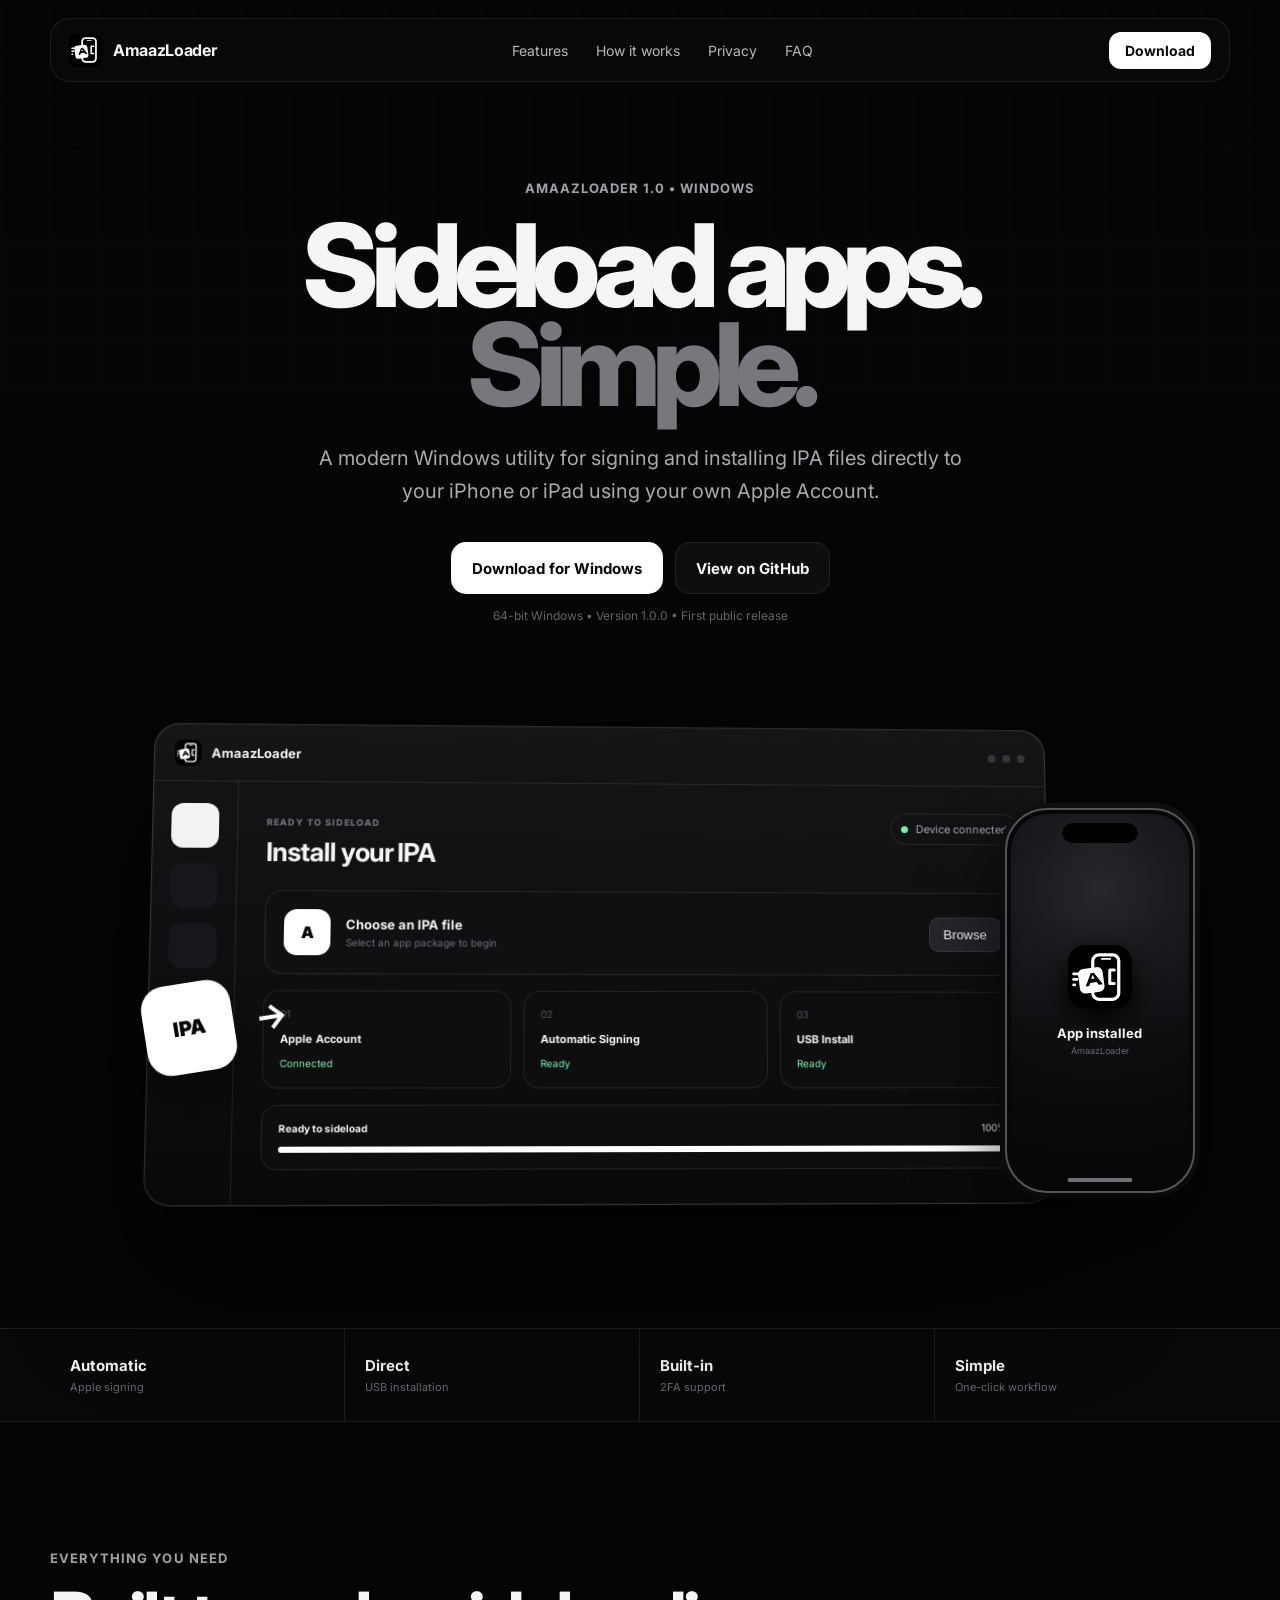
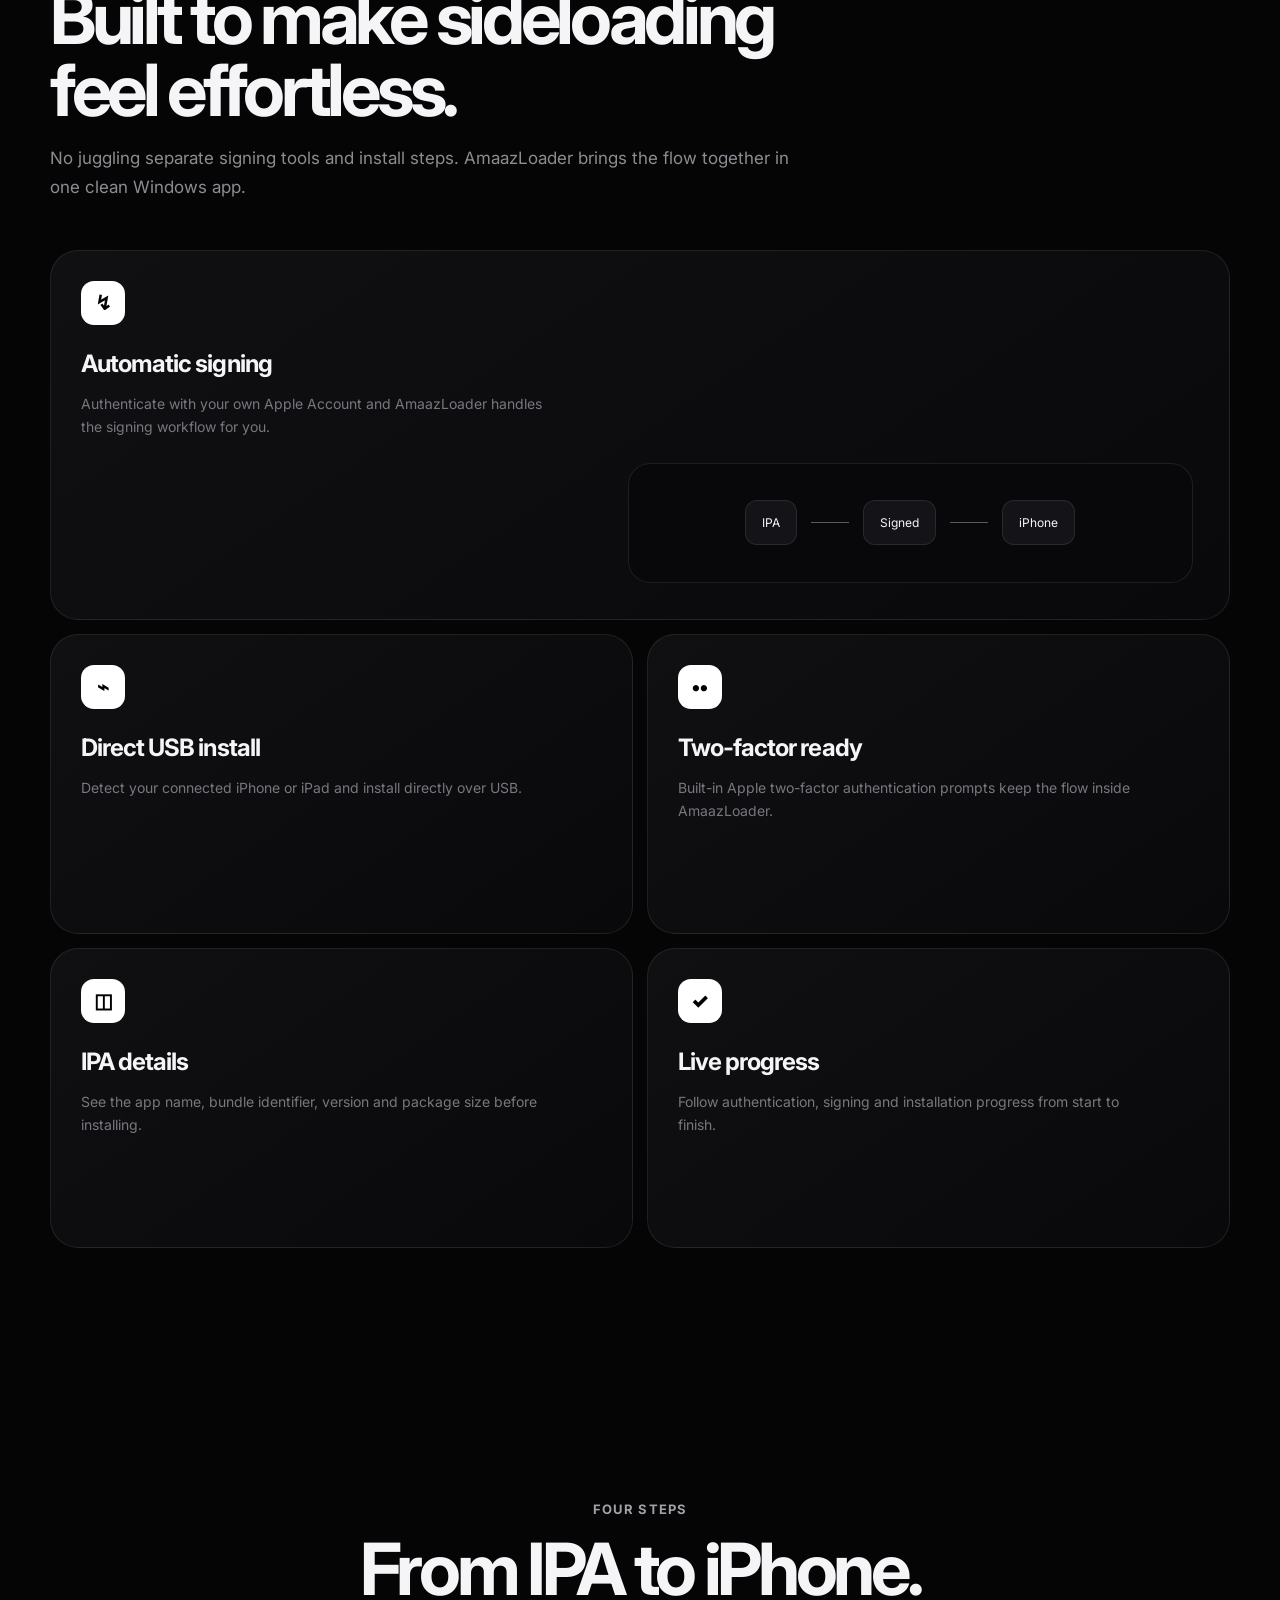
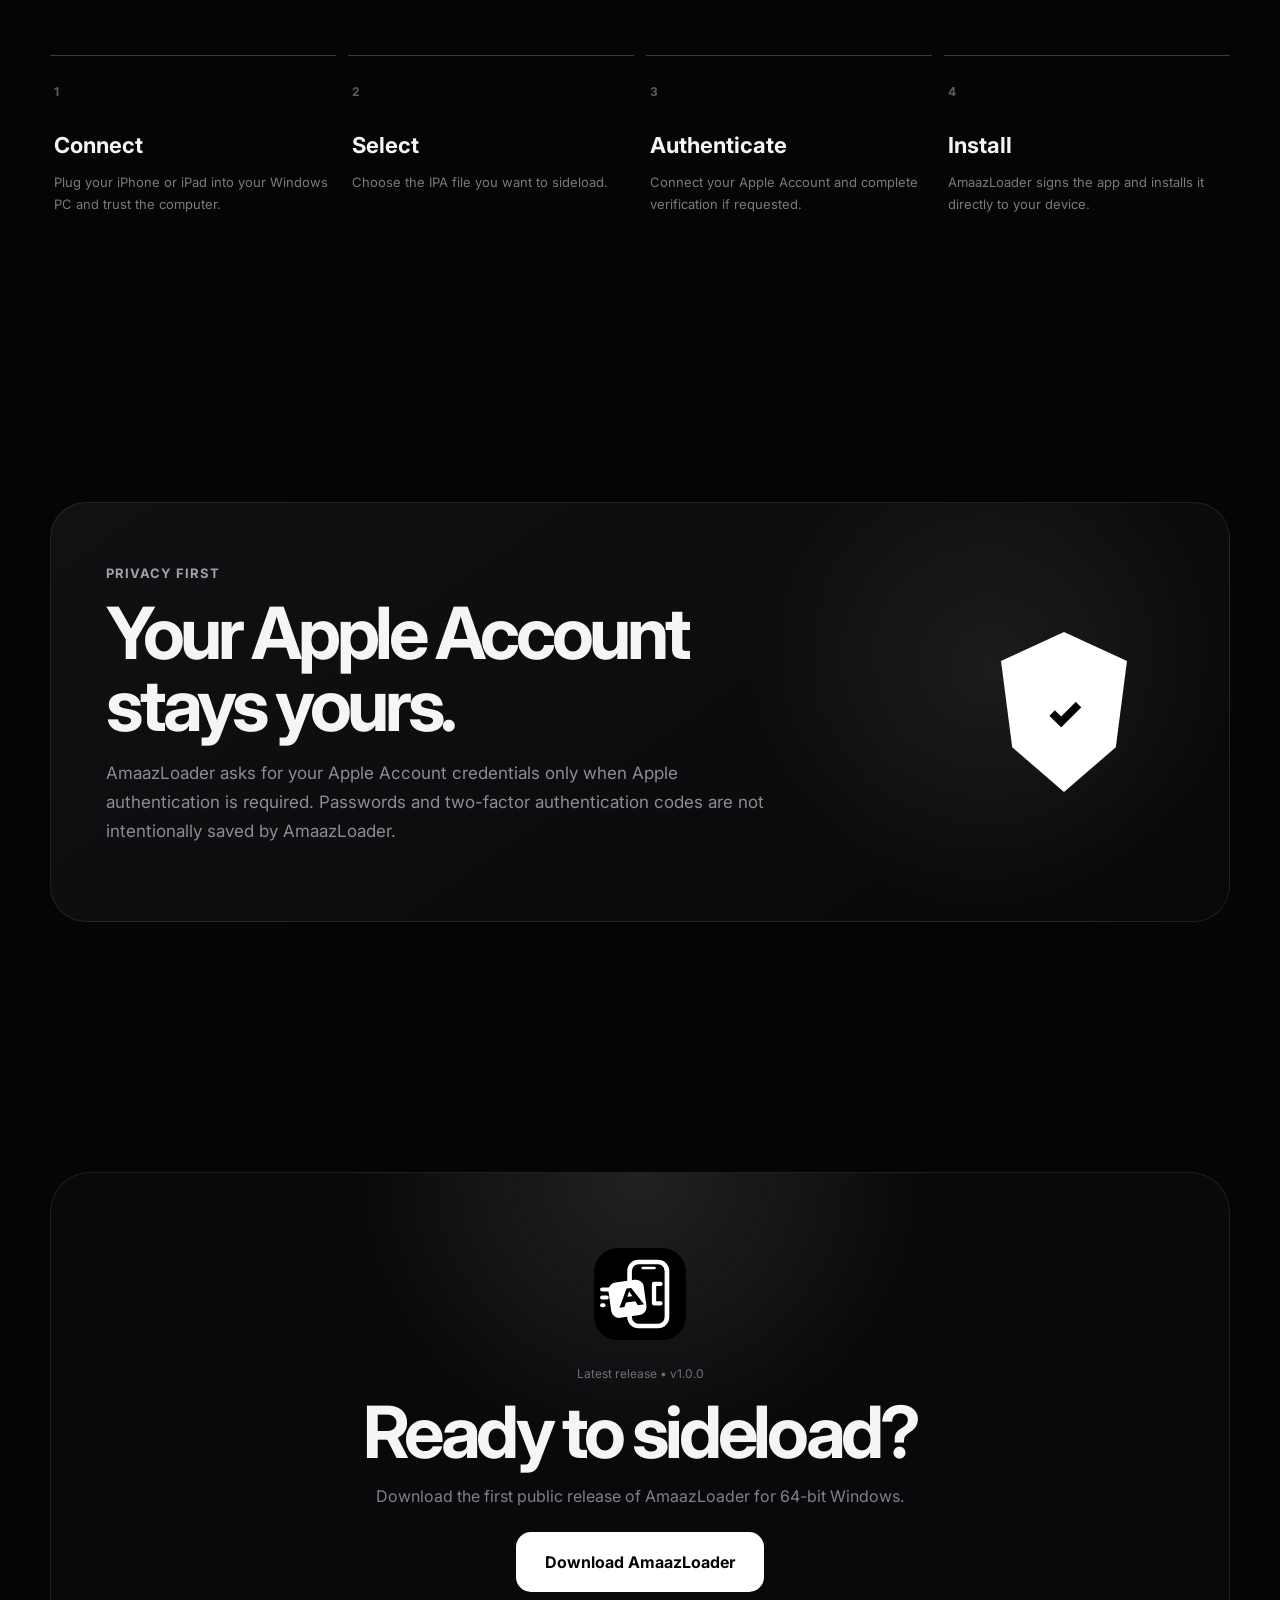
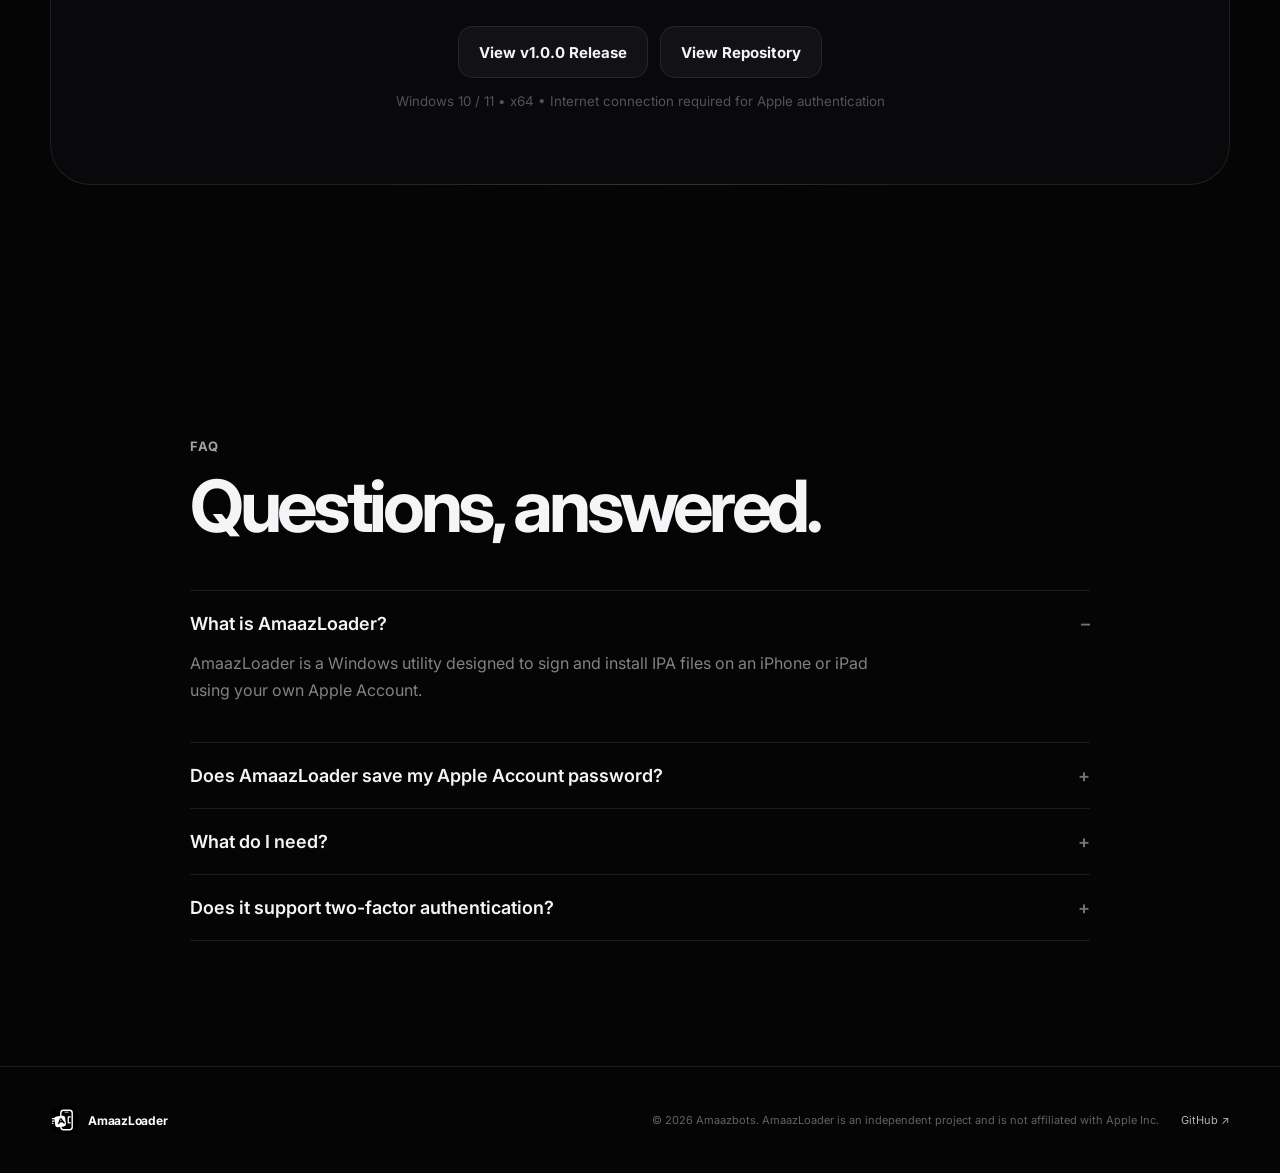
==== index.html @ 56a4cf4c "Connect website to AmaazLoader v1.0.0 release" ====
<!doctype html>
<html lang="en">
<head>
  <meta charset="utf-8" />
  <meta name="viewport" content="width=device-width,initial-scale=1" />
  <meta name="theme-color" content="#050505" />
  <meta name="description" content="AmaazLoader — a modern Windows utility for signing and installing IPA files on iPhone and iPad." />
  <title>AmaazLoader — Sideload apps. Simple.</title>
  <link rel="preconnect" href="https://fonts.googleapis.com">
  <link rel="preconnect" href="https://fonts.gstatic.com" crossorigin>
  <link href="https://fonts.googleapis.com/css2?family=Inter:wght@400;500;600;700;800&display=swap" rel="stylesheet">
  <link rel="stylesheet" href="styles.css" />
</head>
<body>
  <header class="nav-wrap">
    <nav class="nav shell">
      <a class="brand" href="#top"><img src="assets/amaazloader-logo.svg" alt=""><span>AmaazLoader</span></a>
      <div class="nav-links"><a href="#features">Features</a><a href="#how">How it works</a><a href="#security">Privacy</a><a href="#faq">FAQ</a></div>
      <a class="nav-cta" href="#download">Download</a>
    </nav>
  </header>
  <main id="top">
    <section class="hero shell">
      <div class="eyebrow reveal">AmaazLoader 1.0 • Windows</div>
      <h1 class="reveal delay-1">Sideload apps.<br><span>Simple.</span></h1>
      <p class="hero-copy reveal delay-2">A modern Windows utility for signing and installing IPA files directly to your iPhone or iPad using your own Apple Account.</p>
      <div class="hero-actions reveal delay-3">
        <a class="button primary" href="https://github.com/amaazbots/AmaazLoader/releases/download/v1.0.0/AmaazLoader-v1.0.0-Setup.exe">Download for Windows</a>
        <a class="button secondary" href="https://github.com/amaazbots/AmaazLoader" target="_blank" rel="noreferrer">View on GitHub</a>
      </div>
      <p class="mini reveal delay-3">64-bit Windows • Version 1.0.0 • First public release</p>
      <div class="hero-stage reveal delay-3">
        <div class="glow"></div>
        <div class="app-window">
          <div class="window-top"><div class="window-brand"><img src="assets/amaazloader-logo.svg" alt=""><span>AmaazLoader</span></div><div class="window-dots"><i></i><i></i><i></i></div></div>
          <div class="window-body">
            <div class="sidebar"><div class="side-active"></div><div></div><div></div><div></div></div>
            <div class="dashboard">
              <div class="dashboard-head"><div><small>READY TO SIDELOAD</small><h3>Install your IPA</h3></div><span class="status"><b></b> Device connected</span></div>
              <div class="drop-card"><div class="app-tile">A</div><div><strong>Choose an IPA file</strong><span>Select an app package to begin</span></div><button>Browse</button></div>
              <div class="flow">
                <div class="flow-card"><span>01</span><strong>Apple Account</strong><em>Connected</em></div>
                <div class="flow-card"><span>02</span><strong>Automatic Signing</strong><em>Ready</em></div>
                <div class="flow-card"><span>03</span><strong>USB Install</strong><em>Ready</em></div>
              </div>
              <div class="progress-card"><div class="progress-meta"><strong>Ready to sideload</strong><span>100%</span></div><div class="progress-track"><div></div></div></div>
            </div>
          </div>
        </div>
        <div class="phone"><div class="island"></div><div class="phone-screen"><div class="phone-logo"><img src="assets/amaazloader-logo.svg" alt=""></div><p>App installed</p><span>AmaazLoader</span></div><div class="gesture"></div></div>
        <div class="ipa-float"><span>IPA</span><b>→</b></div>
      </div>
    </section>

    <section class="strip"><div class="shell strip-grid"><div><strong>Automatic</strong><span>Apple signing</span></div><div><strong>Direct</strong><span>USB installation</span></div><div><strong>Built-in</strong><span>2FA support</span></div><div><strong>Simple</strong><span>One-click workflow</span></div></div></section>

    <section id="features" class="section shell">
      <div class="section-heading"><span>Everything you need</span><h2>Built to make sideloading feel effortless.</h2><p>No juggling separate signing tools and install steps. AmaazLoader brings the flow together in one clean Windows app.</p></div>
      <div class="feature-grid">
        <article class="feature featured"><div class="icon">↯</div><h3>Automatic signing</h3><p>Authenticate with your own Apple Account and AmaazLoader handles the signing workflow for you.</p><div class="feature-visual signing-visual"><div class="sign-row"><span>IPA</span><i></i><span>Signed</span><i></i><span>iPhone</span></div></div></article>
        <article class="feature"><div class="icon">⌁</div><h3>Direct USB install</h3><p>Detect your connected iPhone or iPad and install directly over USB.</p></article>
        <article class="feature"><div class="icon">••</div><h3>Two-factor ready</h3><p>Built-in Apple two-factor authentication prompts keep the flow inside AmaazLoader.</p></article>
        <article class="feature"><div class="icon">◫</div><h3>IPA details</h3><p>See the app name, bundle identifier, version and package size before installing.</p></article>
        <article class="feature"><div class="icon">✓</div><h3>Live progress</h3><p>Follow authentication, signing and installation progress from start to finish.</p></article>
      </div>
    </section>

    <section id="how" class="section how shell"><div class="section-heading centered"><span>Four steps</span><h2>From IPA to iPhone.</h2></div><div class="steps"><article><b>1</b><h3>Connect</h3><p>Plug your iPhone or iPad into your Windows PC and trust the computer.</p></article><article><b>2</b><h3>Select</h3><p>Choose the IPA file you want to sideload.</p></article><article><b>3</b><h3>Authenticate</h3><p>Connect your Apple Account and complete verification if requested.</p></article><article><b>4</b><h3>Install</h3><p>AmaazLoader signs the app and installs it directly to your device.</p></article></div></section>

    <section id="security" class="section shell"><div class="security-card"><div><span class="section-tag">Privacy first</span><h2>Your Apple Account stays yours.</h2><p>AmaazLoader asks for your Apple Account credentials only when Apple authentication is required. Passwords and two-factor authentication codes are not intentionally saved by AmaazLoader.</p></div><div class="shield"><div class="shield-inner">✓</div></div></div></section>

    <section id="download" class="section shell">
      <div class="download-card">
        <img src="assets/amaazloader-logo.svg" alt="AmaazLoader logo">
        <span>Latest release • v1.0.0</span>
        <h2>Ready to sideload?</h2>
        <p>Download the first public release of AmaazLoader for 64-bit Windows.</p>
        <a class="button primary large" href="https://github.com/amaazbots/AmaazLoader/releases/download/v1.0.0/AmaazLoader-v1.0.0-Setup.exe" id="releaseDownload">Download AmaazLoader</a>
        <div class="hero-actions">
          <a class="button secondary" href="https://github.com/amaazbots/AmaazLoader/releases/tag/v1.0.0" target="_blank" rel="noreferrer">View v1.0.0 Release</a>
          <a class="button secondary" href="https://github.com/amaazbots/AmaazLoader" target="_blank" rel="noreferrer">View Repository</a>
        </div>
        <small>Windows 10 / 11 • x64 • Internet connection required for Apple authentication</small>
      </div>
    </section>

    <section id="faq" class="section shell faq"><div class="section-heading"><span>FAQ</span><h2>Questions, answered.</h2></div><details open><summary>What is AmaazLoader?</summary><p>AmaazLoader is a Windows utility designed to sign and install IPA files on an iPhone or iPad using your own Apple Account.</p></details><details><summary>Does AmaazLoader save my Apple Account password?</summary><p>AmaazLoader does not intentionally save your Apple Account password or two-factor authentication code. Credentials are supplied when required during authentication.</p></details><details><summary>What do I need?</summary><p>A 64-bit Windows PC, an iPhone or iPad connected by USB, an Apple Account, and an internet connection for Apple authentication and signing services.</p></details><details><summary>Does it support two-factor authentication?</summary><p>Yes. AmaazLoader includes a dedicated verification-code flow when Apple requests two-factor authentication.</p></details></section>
  </main>

  <footer><div class="shell footer-inner"><div class="brand footer-brand"><img src="assets/amaazloader-logo.svg" alt=""><span>AmaazLoader</span></div><p>© 2026 Amaazbots. AmaazLoader is an independent project and is not affiliated with Apple Inc.</p><a href="https://github.com/amaazbots/AmaazLoader" target="_blank" rel="noreferrer">GitHub ↗</a></div></footer>
  <script src="script.js"></script>
</body>
</html>
---- styles.css ----
:root{--bg:#050505;--panel:#0b0b0d;--text:#f5f5f7;--muted:#929298;--line:rgba(255,255,255,.09);--green:#73f5a4;--radius:28px}*{box-sizing:border-box}html{scroll-behavior:smooth}body{margin:0;font-family:Inter,-apple-system,BlinkMacSystemFont,"Segoe UI",sans-serif;color:var(--text);background:radial-gradient(circle at 50% -10%,rgba(255,255,255,.08),transparent 25rem),var(--bg);overflow-x:hidden}body:before{content:"";position:fixed;inset:0;pointer-events:none;background:linear-gradient(rgba(255,255,255,.015) 1px,transparent 1px),linear-gradient(90deg,rgba(255,255,255,.015) 1px,transparent 1px);background-size:48px 48px;mask-image:linear-gradient(to bottom,black,transparent 70%);z-index:-2}a{color:inherit;text-decoration:none}.shell{width:min(1180px,calc(100% - 40px));margin:auto}.nav-wrap{position:fixed;top:18px;left:0;right:0;z-index:30}.nav{height:64px;padding:0 18px;border:1px solid var(--line);border-radius:20px;background:rgba(10,10,12,.72);backdrop-filter:blur(22px);display:flex;align-items:center;justify-content:space-between;box-shadow:0 16px 50px rgba(0,0,0,.28)}.brand{display:flex;align-items:center;gap:10px;font-weight:700;letter-spacing:-.02em}.brand img{width:34px;height:34px;border-radius:9px}.nav-links{display:flex;gap:28px;color:#b8b8bd;font-size:14px}.nav-links a:hover{color:white}.nav-cta{background:white;color:#090909;padding:10px 16px;border-radius:12px;font-size:14px;font-weight:700}.hero{padding:180px 0 80px;text-align:center;min-height:980px}.eyebrow,.section-tag,.section-heading>span{font-size:13px;font-weight:700;letter-spacing:.08em;text-transform:uppercase;color:#a1a1a8}.hero h1{font-size:clamp(70px,9vw,126px);line-height:.86;letter-spacing:-.075em;margin:20px 0 28px;font-weight:800}.hero h1 span{color:#77777e}.hero-copy{max-width:680px;margin:0 auto;color:#aaaab0;font-size:20px;line-height:1.65}.hero-actions{display:flex;justify-content:center;gap:12px;margin-top:34px;flex-wrap:wrap}.button{display:inline-flex;align-items:center;justify-content:center;gap:9px;min-height:52px;padding:0 20px;border-radius:15px;font-weight:700;font-size:15px;border:1px solid var(--line);transition:.2s ease}.button.primary{background:white;color:#050505}.button.secondary{background:rgba(255,255,255,.04)}.button:hover{transform:translateY(-2px)}.button.large{min-height:60px;padding:0 28px;font-size:16px}.mini{color:#64646b;font-size:12px;margin-top:14px}.hero-stage{position:relative;height:550px;margin-top:75px;perspective:1400px}.glow{position:absolute;width:760px;height:390px;left:50%;top:45%;transform:translate(-50%,-50%);background:radial-gradient(ellipse,rgba(255,255,255,.16),rgba(255,255,255,.03) 45%,transparent 70%);filter:blur(20px)}.app-window{position:absolute;width:min(900px,82%);height:480px;left:50%;top:25px;transform:translateX(-54%) rotateX(4deg) rotateY(2deg);background:linear-gradient(180deg,#151518,#09090b);border:1px solid rgba(255,255,255,.14);border-radius:26px;overflow:hidden;box-shadow:0 70px 120px rgba(0,0,0,.72),0 0 0 1px rgba(255,255,255,.03) inset}.window-top{height:58px;display:flex;align-items:center;justify-content:space-between;padding:0 20px;border-bottom:1px solid var(--line)}.window-brand{display:flex;align-items:center;gap:10px;font-size:13px;font-weight:700}.window-brand img{width:26px;height:26px;border-radius:7px}.window-dots{display:flex;gap:7px}.window-dots i{width:8px;height:8px;border-radius:50%;background:#36363b}.window-body{display:flex;height:calc(100% - 58px)}.sidebar{width:84px;border-right:1px solid var(--line);padding:22px 18px;display:flex;flex-direction:column;gap:15px}.sidebar div{height:45px;border-radius:12px;background:#17171b}.sidebar .side-active{background:#f2f2f4}.dashboard{flex:1;text-align:left;padding:28px}.dashboard-head{display:flex;justify-content:space-between;align-items:flex-start}.dashboard-head small{color:#707078;font-weight:800;font-size:9px;letter-spacing:.11em}.dashboard-head h3{margin:7px 0 0;font-size:26px;letter-spacing:-.04em}.status{font-size:11px;color:#a7a7ad;background:#121215;border:1px solid var(--line);padding:8px 10px;border-radius:20px}.status b{display:inline-block;width:7px;height:7px;background:var(--green);border-radius:50%;margin-right:5px}.drop-card{margin-top:23px;background:#101013;border:1px solid var(--line);padding:18px;border-radius:18px;display:flex;align-items:center;gap:15px}.app-tile{width:46px;height:46px;border-radius:13px;background:white;color:black;display:grid;place-items:center;font-weight:900}.drop-card strong{display:block;font-size:13px}.drop-card span{display:block;font-size:10px;color:#6f6f76;margin-top:4px}.drop-card button{margin-left:auto;background:#25252a;color:white;border:1px solid var(--line);padding:9px 14px;border-radius:10px}.flow{display:grid;grid-template-columns:repeat(3,1fr);gap:12px;margin-top:16px}.flow-card{border:1px solid var(--line);background:#0e0e11;border-radius:16px;padding:16px}.flow-card span{display:block;color:#55555c;font-size:10px}.flow-card strong{display:block;font-size:11px;margin:12px 0 5px}.flow-card em{font-style:normal;color:var(--green);font-size:10px}.progress-card{margin-top:16px;border:1px solid var(--line);padding:16px;border-radius:16px;background:#0e0e11}.progress-meta{display:flex;justify-content:space-between;font-size:10px}.progress-track{height:6px;background:#222228;border-radius:20px;margin-top:12px;overflow:hidden}.progress-track div{width:100%;height:100%;background:white}.phone{position:absolute;right:3%;top:110px;width:190px;height:385px;background:#070708;border:2px solid #54545b;border-radius:42px;box-shadow:0 40px 80px rgba(0,0,0,.65),0 0 0 5px #111114;z-index:4;overflow:hidden}.island{position:absolute;top:13px;left:50%;transform:translateX(-50%);width:75px;height:20px;border-radius:20px;background:black;z-index:3}.phone-screen{position:absolute;inset:4px;border-radius:37px;background:radial-gradient(circle at 50% 20%,#26262b,#0d0d10 55%,#050506);display:flex;flex-direction:column;align-items:center;justify-content:center}.phone-logo{width:64px;height:64px;border-radius:17px;overflow:hidden;box-shadow:0 10px 30px #000}.phone-logo img{width:100%;height:100%}.phone-screen p{font-weight:700;margin:16px 0 4px;font-size:13px}.phone-screen span{font-size:9px;color:#68686f}.gesture{position:absolute;bottom:9px;left:50%;transform:translateX(-50%);width:65px;height:4px;border-radius:10px;background:#717177}.ipa-float{position:absolute;z-index:6;left:8%;top:285px;width:90px;height:90px;border-radius:24px;background:white;color:black;display:grid;place-items:center;font-weight:900;box-shadow:0 25px 50px rgba(0,0,0,.5);transform:rotate(-9deg)}.ipa-float span{font-size:20px}.ipa-float b{position:absolute;right:-55px;font-size:35px;color:white}.strip{border-top:1px solid var(--line);border-bottom:1px solid var(--line);background:#08080a}.strip-grid{display:grid;grid-template-columns:repeat(4,1fr)}.strip-grid div{padding:27px 20px;border-right:1px solid var(--line)}.strip-grid div:last-child{border-right:0}.strip strong,.strip span{display:block}.strip strong{font-size:15px}.strip span{font-size:11px;color:#68686e;margin-top:5px}.section{padding:125px 0}.section-heading{max-width:740px;margin-bottom:48px}.section-heading.centered{text-align:center;margin:0 auto 50px}.section-heading h2,.security-card h2,.download-card h2{font-size:clamp(42px,6vw,72px);line-height:1;letter-spacing:-.06em;margin:15px 0 18px}.section-heading p,.security-card p{font-size:17px;line-height:1.7;color:#8c8c93}.feature-grid{display:grid;grid-template-columns:repeat(2,1fr);gap:14px}.feature{position:relative;min-height:300px;border-radius:var(--radius);padding:30px;background:linear-gradient(145deg,#101013,#09090b);border:1px solid var(--line);overflow:hidden}.feature.featured{grid-column:span 2;min-height:370px}.feature .icon{width:44px;height:44px;display:grid;place-items:center;border-radius:13px;background:white;color:black;font-weight:900;font-size:20px}.feature h3{font-size:24px;letter-spacing:-.04em;margin:24px 0 10px}.feature p{color:#77777f;max-width:480px;line-height:1.65;font-size:14px}.signing-visual{position:absolute;right:36px;bottom:36px;width:48%;height:120px;border:1px solid var(--line);border-radius:22px;background:#08080a;display:grid;place-items:center}.sign-row{display:flex;align-items:center;gap:14px}.sign-row span{padding:14px 16px;background:#141418;border:1px solid var(--line);border-radius:12px;font-size:12px}.sign-row i{width:38px;height:1px;background:#5a5a61}.steps{display:grid;grid-template-columns:repeat(4,1fr);gap:12px}.steps article{border-top:1px solid #3a3a40;padding:24px 4px}.steps b{font-size:12px;color:#5e5e64}.steps h3{font-size:22px;margin:32px 0 10px}.steps p{font-size:13px;line-height:1.7;color:#797980}.security-card{border:1px solid var(--line);border-radius:36px;min-height:420px;padding:55px;display:flex;align-items:center;justify-content:space-between;background:radial-gradient(circle at 80% 40%,rgba(255,255,255,.07),transparent 25%),linear-gradient(145deg,#111114,#080809)}.security-card>div:first-child{max-width:680px}.shield{width:220px;height:220px;display:grid;place-items:center}.shield-inner{width:140px;height:160px;clip-path:polygon(50% 0,95% 18%,87% 72%,50% 100%,13% 72%,5% 18%);background:white;color:black;display:grid;place-items:center;font-size:42px;font-weight:900}.download-card{text-align:center;border:1px solid var(--line);border-radius:40px;padding:75px 30px;background:radial-gradient(circle at 50% 0%,rgba(255,255,255,.1),transparent 34%),#09090b}.download-card img{width:92px;height:92px;border-radius:24px;margin-bottom:22px}.download-card>span{display:block;color:#707077;font-size:12px}.download-card p{color:#808087;margin-bottom:26px}.download-card small{display:block;color:#525258;margin-top:15px}.faq{max-width:900px}.faq details{border-top:1px solid var(--line);padding:22px 0}.faq details:last-child{border-bottom:1px solid var(--line)}.faq summary{cursor:pointer;font-weight:600;font-size:18px;list-style:none}.faq summary:after{content:"+";float:right;color:#727279}.faq details[open] summary:after{content:"–"}.faq details p{color:#818188;line-height:1.7;max-width:720px}footer{border-top:1px solid var(--line);padding:35px 0;color:#626268;font-size:11px}.footer-inner{display:flex;align-items:center;gap:22px}.footer-inner p{margin-left:auto}.footer-inner>a{color:#b2b2b7}.footer-brand img{width:28px;height:28px}.footer-brand span{color:white;font-size:12px}.reveal{opacity:0;transform:translateY(18px);animation:rise .8s ease forwards}.delay-1{animation-delay:.08s}.delay-2{animation-delay:.16s}.delay-3{animation-delay:.24s}@keyframes rise{to{opacity:1;transform:none}}@media(max-width:850px){.nav-links{display:none}.hero{padding-top:150px;min-height:auto}.hero-stage{height:470px}.app-window{width:95%;left:50%;transform:translateX(-50%);height:390px}.phone{width:140px;height:285px;right:0;top:165px}.ipa-float{display:none}.dashboard{padding:18px}.sidebar{display:none}.flow{grid-template-columns:1fr}.flow-card:nth-child(n+2){display:none}.strip-grid{grid-template-columns:repeat(2,1fr)}.strip-grid div:nth-child(2){border-right:0}.feature-grid{grid-template-columns:1fr}.feature.featured{grid-column:auto}.signing-visual{position:relative;right:auto;bottom:auto;width:100%;margin-top:30px}.steps{grid-template-columns:1fr 1fr}.security-card{padding:35px;display:block}.shield{margin:30px auto 0}}@media(max-width:560px){.shell{width:min(100% - 24px,1180px)}.hero h1{font-size:60px}.hero-copy{font-size:16px}.hero-stage{height:400px}.app-window{height:320px}.phone{display:none}.window-body .dashboard{padding:14px}.dashboard-head .status{display:none}.drop-card{padding:12px}.drop-card button{display:none}.strip-grid{grid-template-columns:1fr 1fr}.section{padding:85px 0}.section-heading h2,.security-card h2,.download-card h2{font-size:44px}.steps{grid-template-columns:1fr}.feature{min-height:260px}.feature.featured{min-height:auto}.sign-row{gap:6px}.sign-row span{padding:10px;font-size:10px}.security-card{border-radius:26px;padding:30px 24px}.shield{width:150px;height:150px}.shield-inner{width:100px;height:115px}.footer-inner{flex-direction:column;align-items:flex-start}.footer-inner p{margin-left:0}}
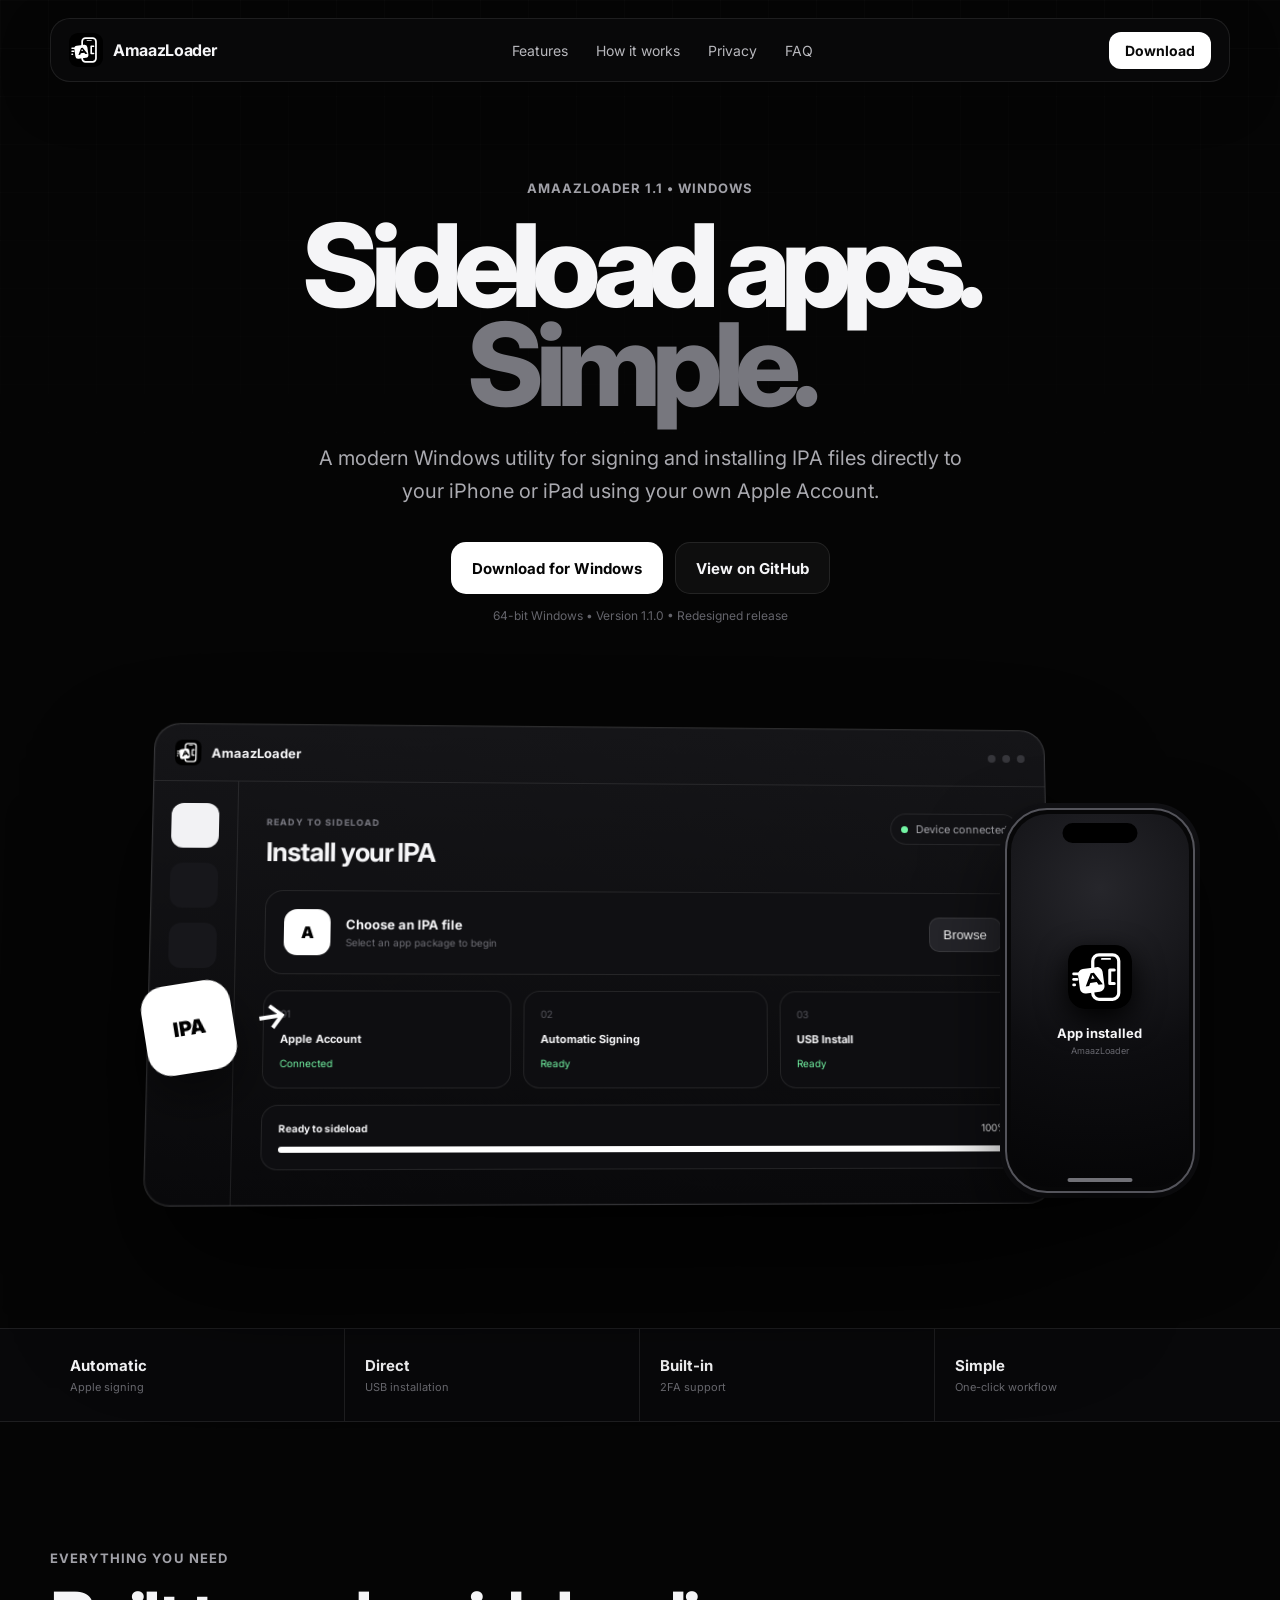
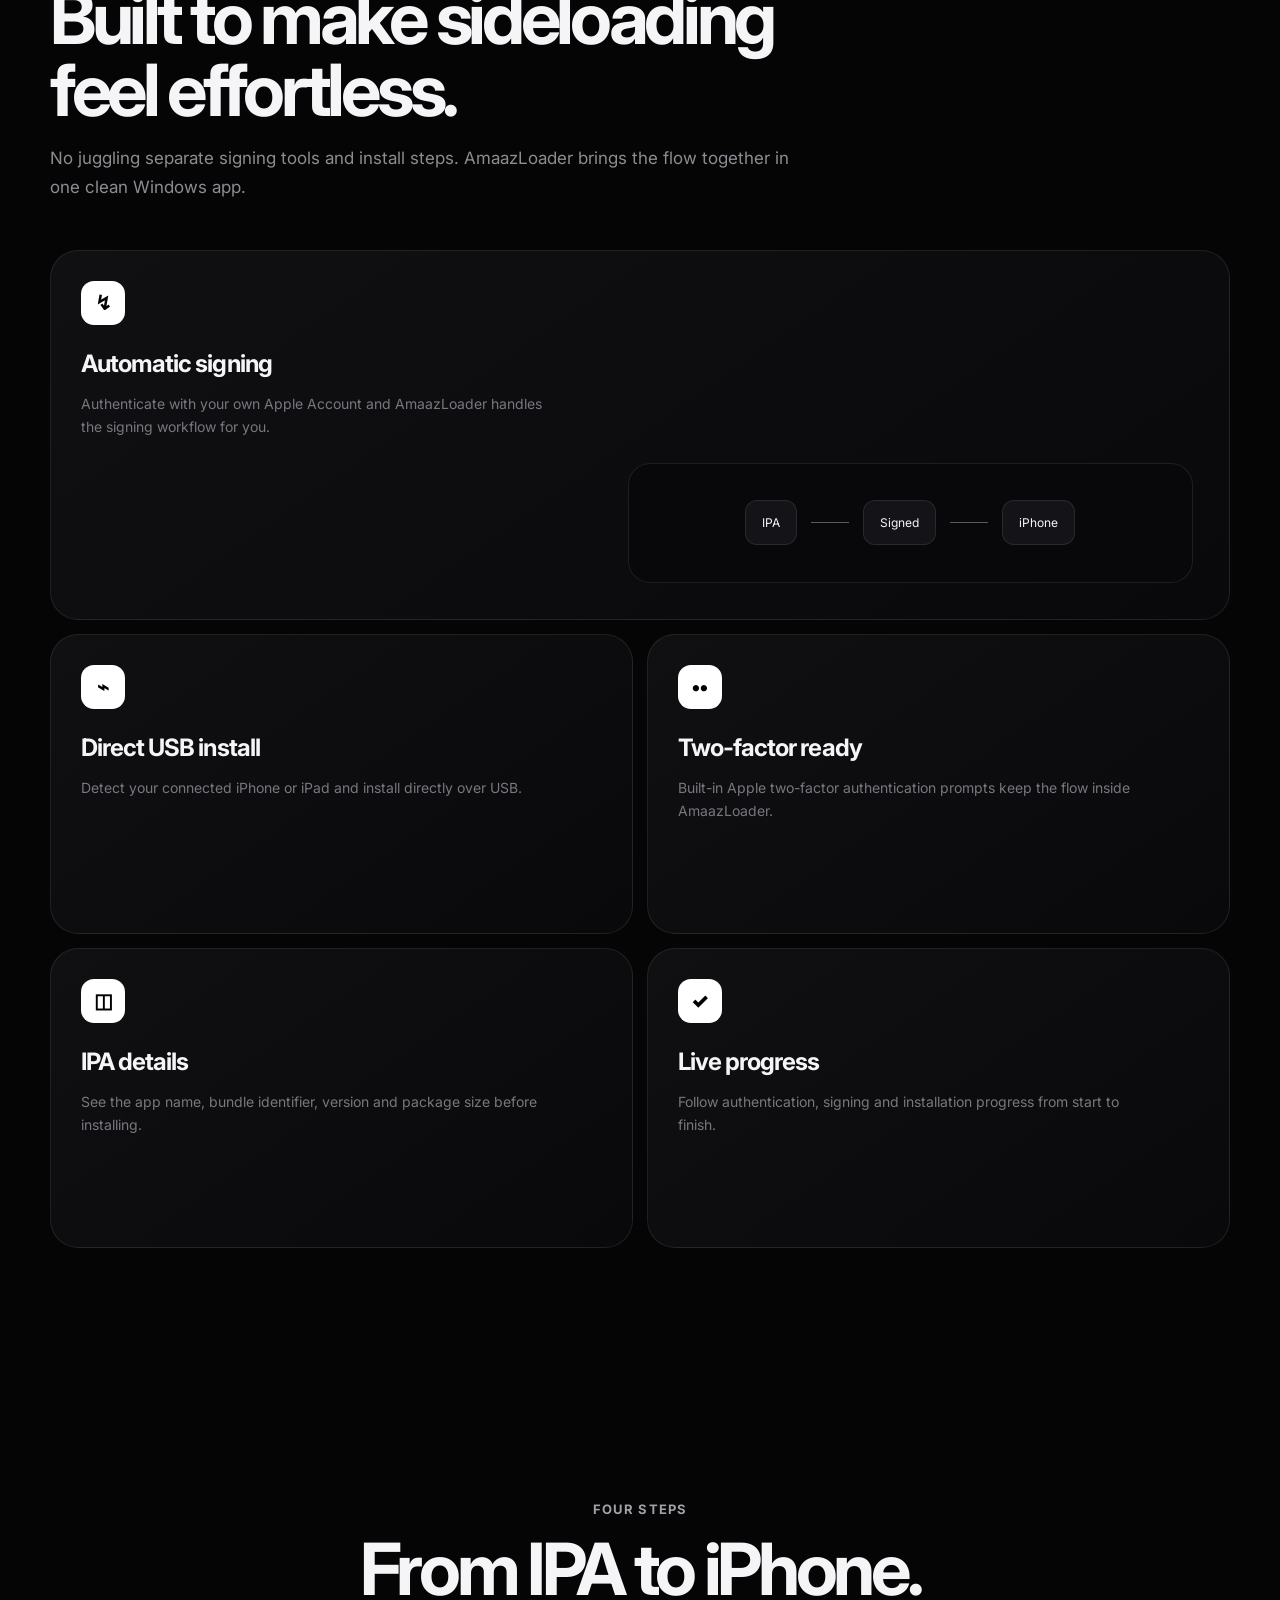
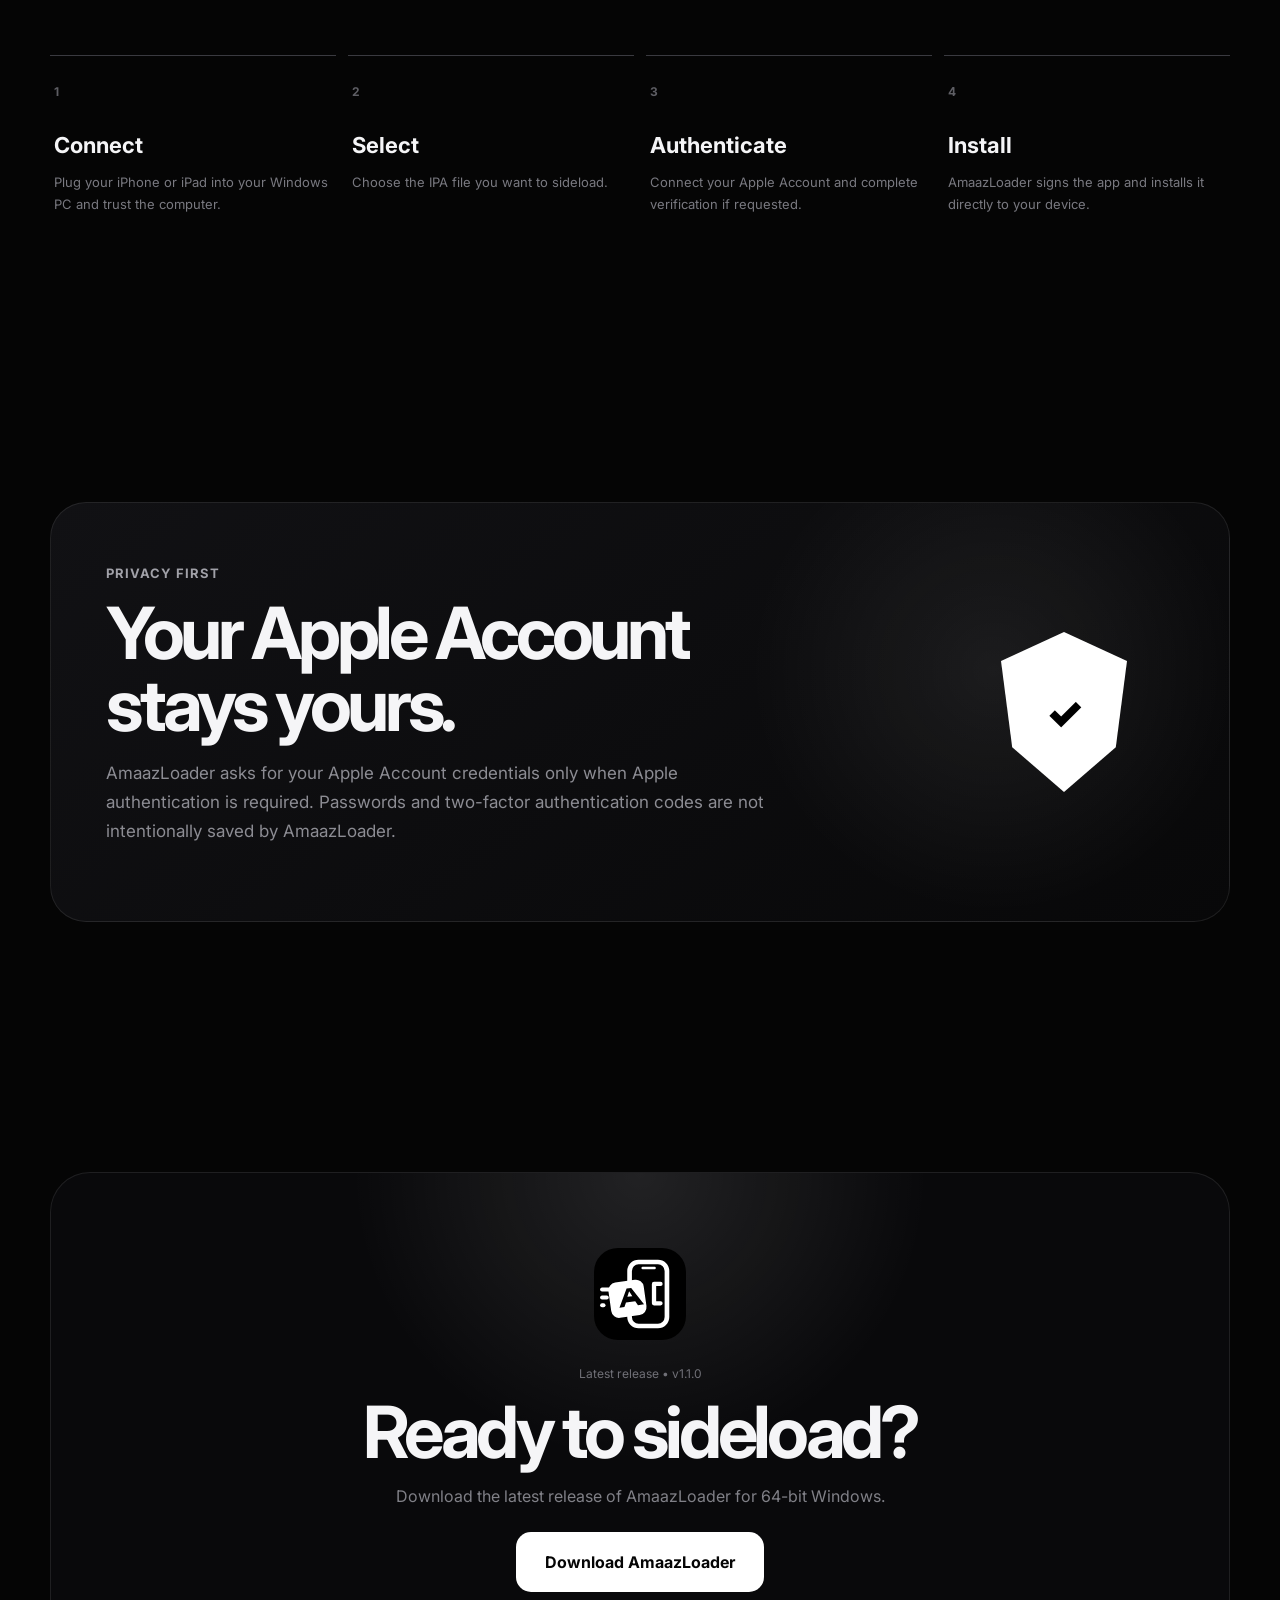
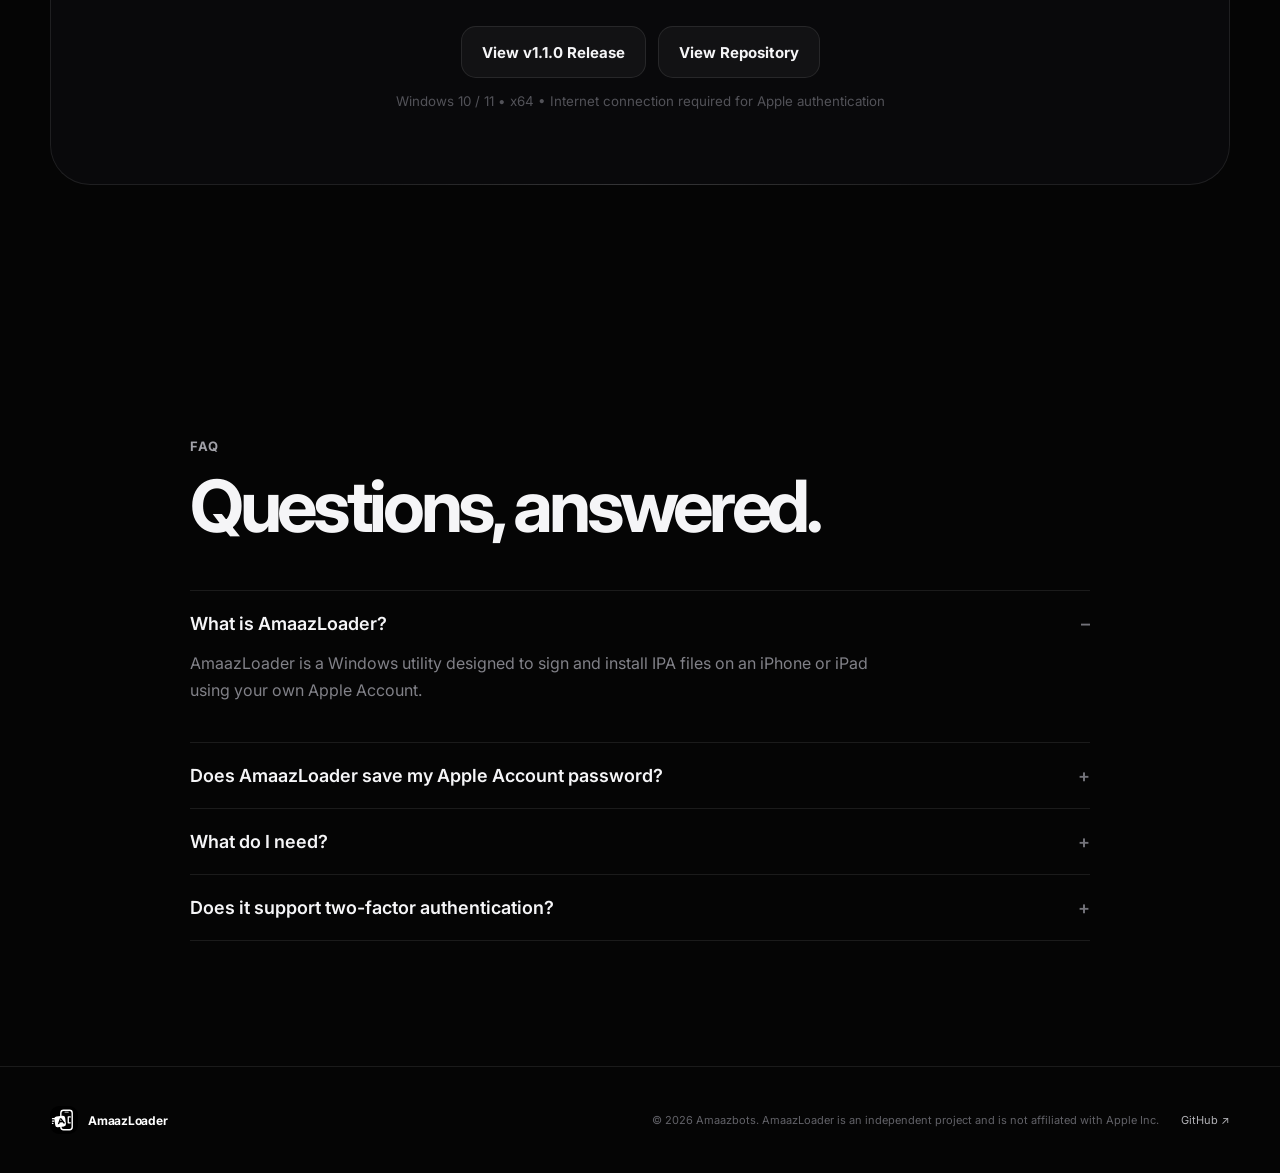
==== commit 8674d20f: "Update website for AmaazLoader v1.1.0" ====
--- a/index.html
+++ b/index.html
@@ -16,19 +16,19 @@
     <nav class="nav shell">
       <a class="brand" href="#top"><img src="assets/amaazloader-logo.svg" alt=""><span>AmaazLoader</span></a>
       <div class="nav-links"><a href="#features">Features</a><a href="#how">How it works</a><a href="#security">Privacy</a><a href="#faq">FAQ</a></div>
-      <a class="nav-cta" href="#download">Download</a>
+      <a class="nav-cta" href="https://github.com/amaazbots/AmaazLoader/releases/download/v1.1.0/AmaazLoader-v1.1.0-Setup.exe" target="_blank" rel="noopener noreferrer">Download</a>
     </nav>
   </header>
   <main id="top">
     <section class="hero shell">
-      <div class="eyebrow reveal">AmaazLoader 1.0 • Windows</div>
+      <div class="eyebrow reveal">AmaazLoader 1.1 • Windows</div>
       <h1 class="reveal delay-1">Sideload apps.<br><span>Simple.</span></h1>
       <p class="hero-copy reveal delay-2">A modern Windows utility for signing and installing IPA files directly to your iPhone or iPad using your own Apple Account.</p>
       <div class="hero-actions reveal delay-3">
-        <a class="button primary" href="https://github.com/amaazbots/AmaazLoader/releases/download/v1.0.0/AmaazLoader-v1.0.0-Setup.exe">Download for Windows</a>
+        <a class="button primary" href="https://github.com/amaazbots/AmaazLoader/releases/download/v1.1.0/AmaazLoader-v1.1.0-Setup.exe" target="_blank" rel="noopener noreferrer">Download for Windows</a>
         <a class="button secondary" href="https://github.com/amaazbots/AmaazLoader" target="_blank" rel="noreferrer">View on GitHub</a>
       </div>
-      <p class="mini reveal delay-3">64-bit Windows • Version 1.0.0 • First public release</p>
+      <p class="mini reveal delay-3">64-bit Windows • Version 1.1.0 • Redesigned release</p>
       <div class="hero-stage reveal delay-3">
         <div class="glow"></div>
         <div class="app-window">
@@ -72,12 +72,12 @@
     <section id="download" class="section shell">
       <div class="download-card">
         <img src="assets/amaazloader-logo.svg" alt="AmaazLoader logo">
-        <span>Latest release • v1.0.0</span>
+        <span>Latest release • v1.1.0</span>
         <h2>Ready to sideload?</h2>
-        <p>Download the first public release of AmaazLoader for 64-bit Windows.</p>
-        <a class="button primary large" href="https://github.com/amaazbots/AmaazLoader/releases/download/v1.0.0/AmaazLoader-v1.0.0-Setup.exe" id="releaseDownload">Download AmaazLoader</a>
+        <p>Download the latest release of AmaazLoader for 64-bit Windows.</p>
+        <a class="button primary large" href="https://github.com/amaazbots/AmaazLoader/releases/download/v1.1.0/AmaazLoader-v1.1.0-Setup.exe" id="releaseDownload" target="_blank" rel="noopener noreferrer">Download AmaazLoader</a>
         <div class="hero-actions">
-          <a class="button secondary" href="https://github.com/amaazbots/AmaazLoader/releases/tag/v1.0.0" target="_blank" rel="noreferrer">View v1.0.0 Release</a>
+          <a class="button secondary" href="https://github.com/amaazbots/AmaazLoader/releases/tag/v1.1.0" target="_blank" rel="noreferrer">View v1.1.0 Release</a>
           <a class="button secondary" href="https://github.com/amaazbots/AmaazLoader" target="_blank" rel="noreferrer">View Repository</a>
         </div>
         <small>Windows 10 / 11 • x64 • Internet connection required for Apple authentication</small>
@@ -88,6 +88,6 @@
   </main>
 
   <footer><div class="shell footer-inner"><div class="brand footer-brand"><img src="assets/amaazloader-logo.svg" alt=""><span>AmaazLoader</span></div><p>© 2026 Amaazbots. AmaazLoader is an independent project and is not affiliated with Apple Inc.</p><a href="https://github.com/amaazbots/AmaazLoader" target="_blank" rel="noreferrer">GitHub ↗</a></div></footer>
-  <script src="script.js"></script>
+  <script src="script.js?v=1.1.0"></script>
 </body>
 </html>
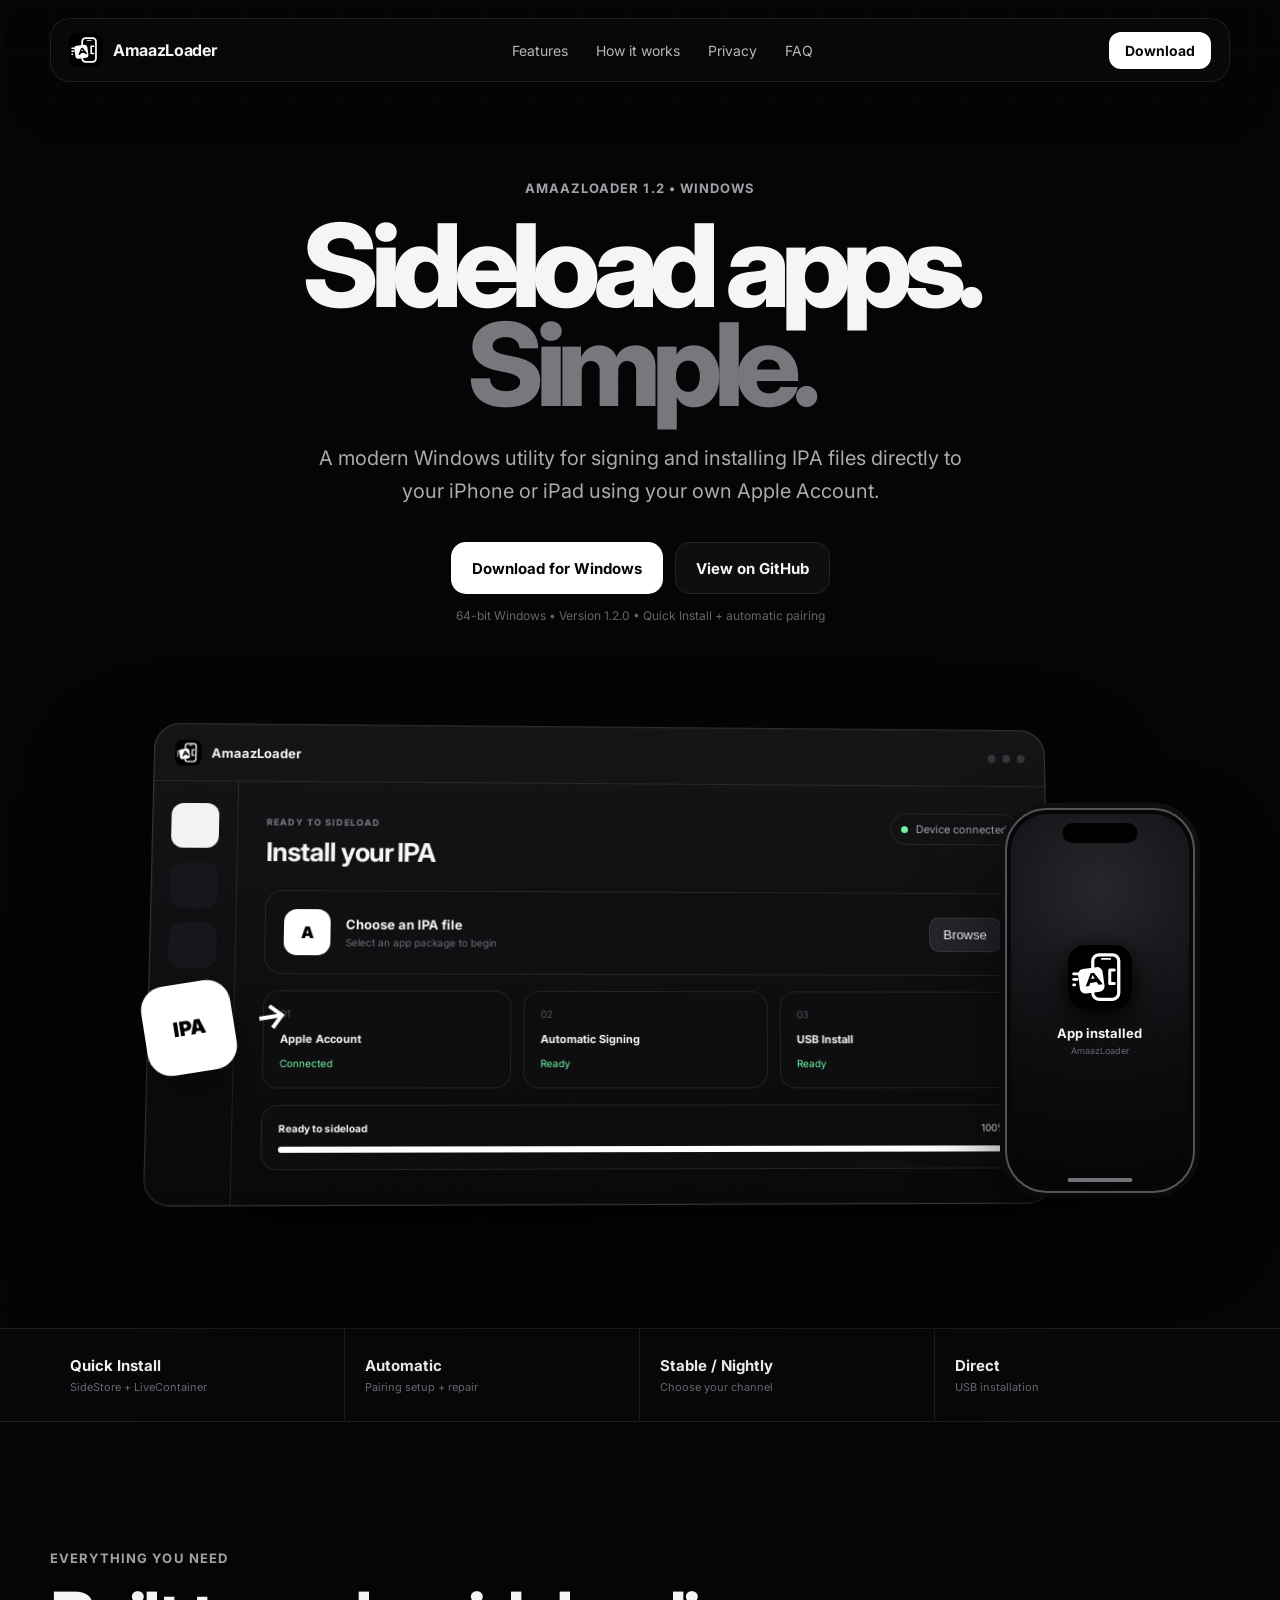
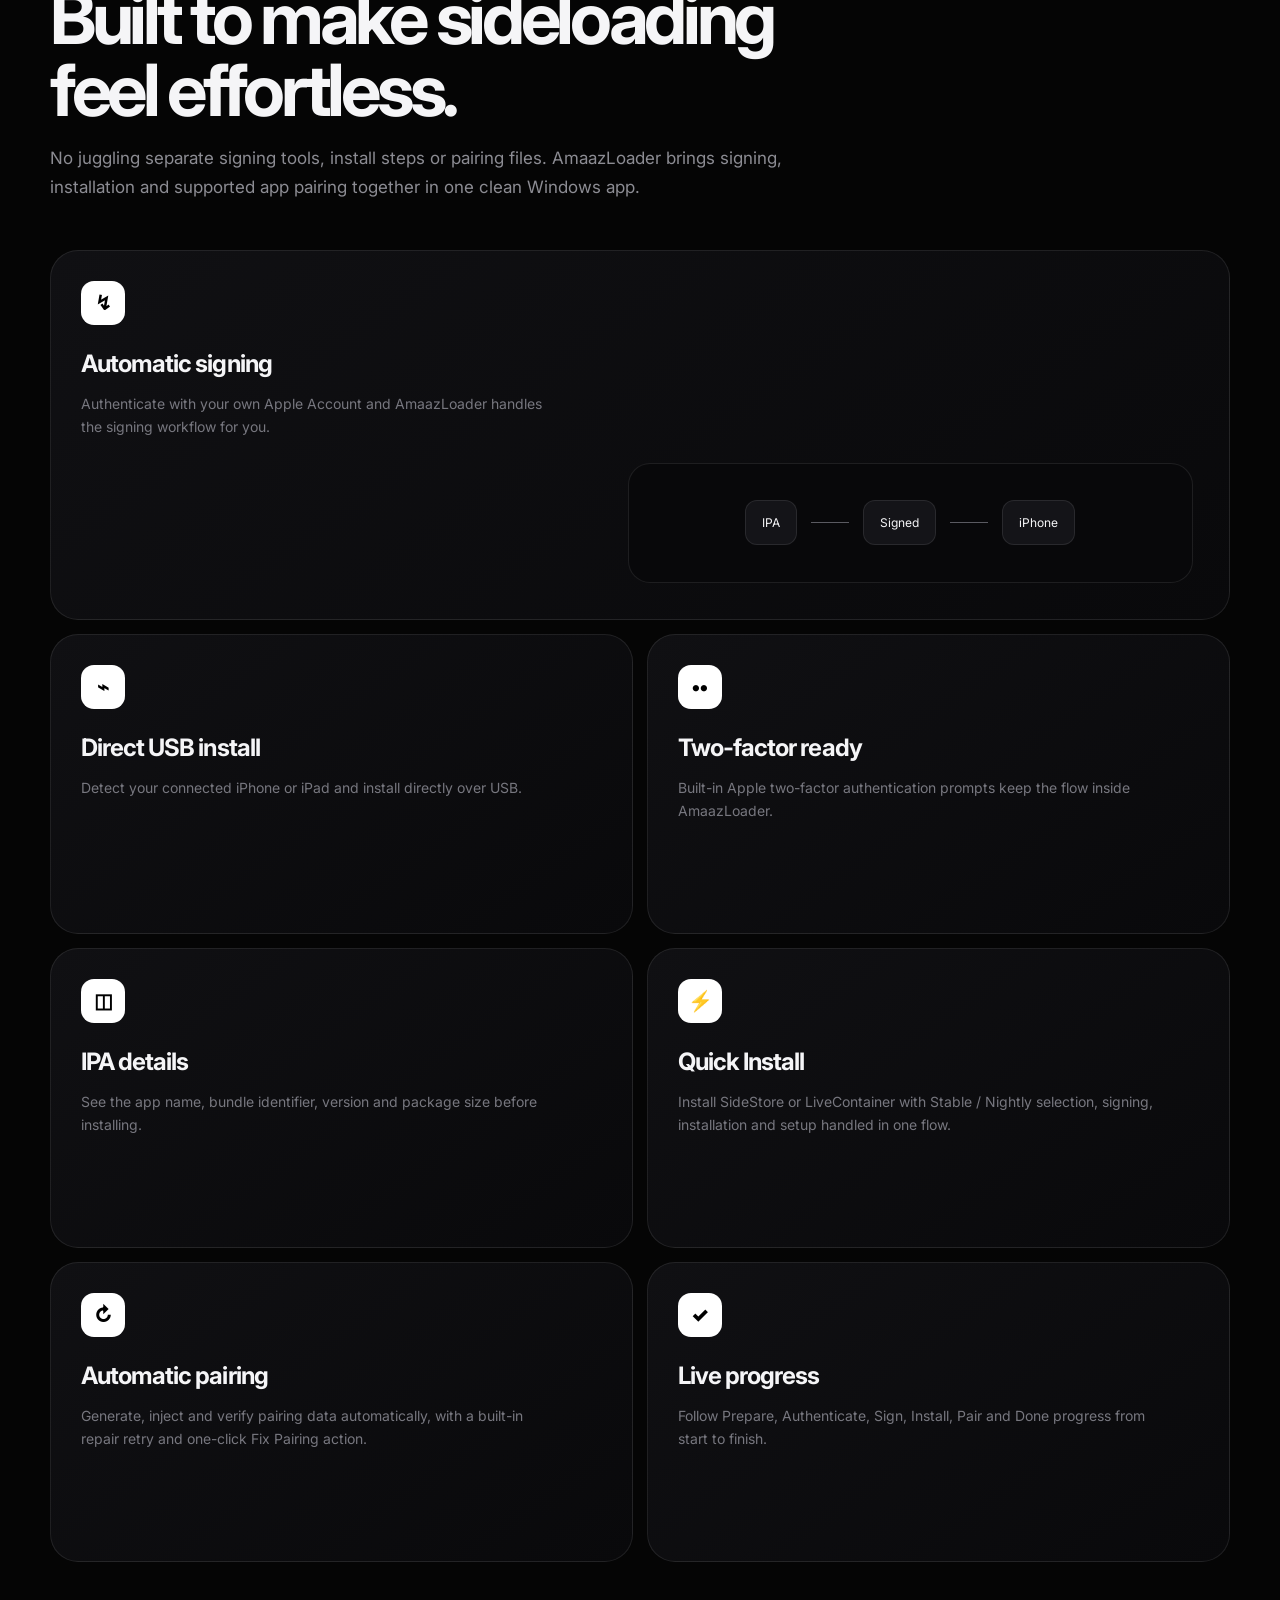
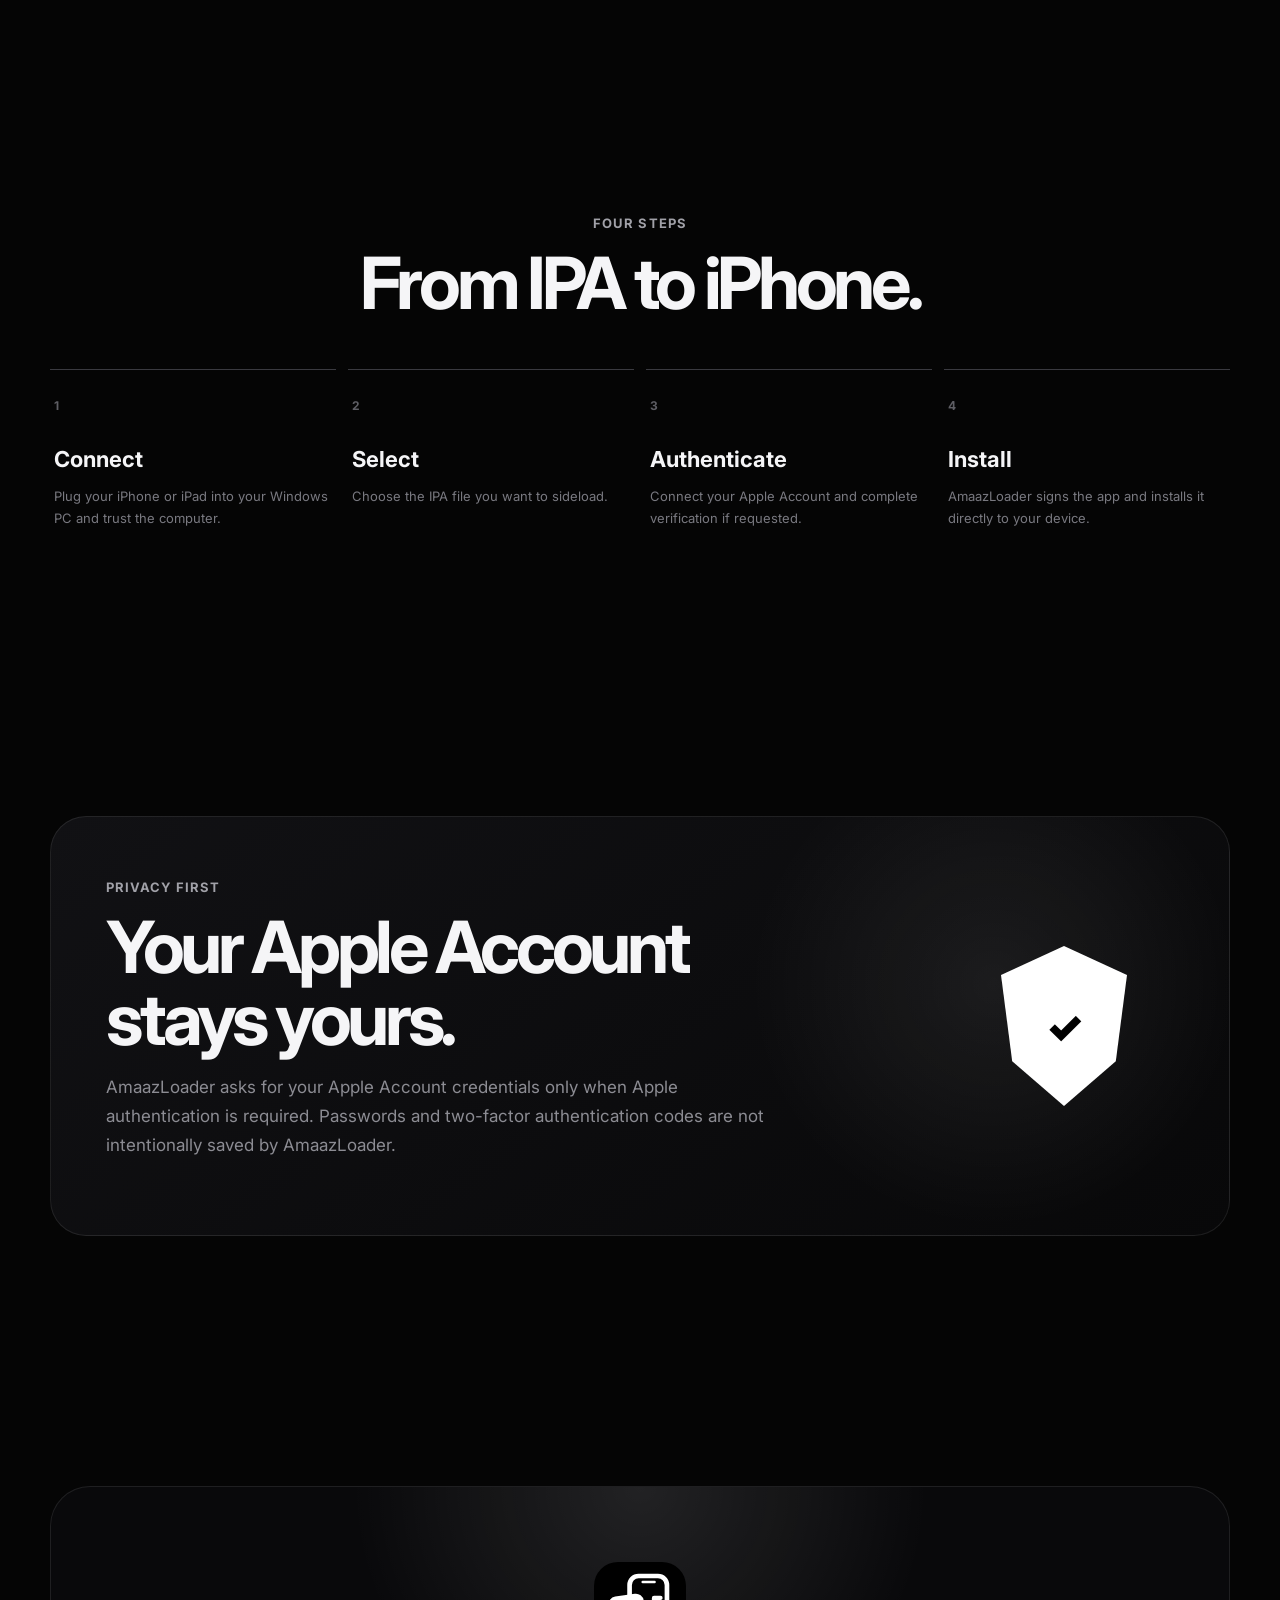
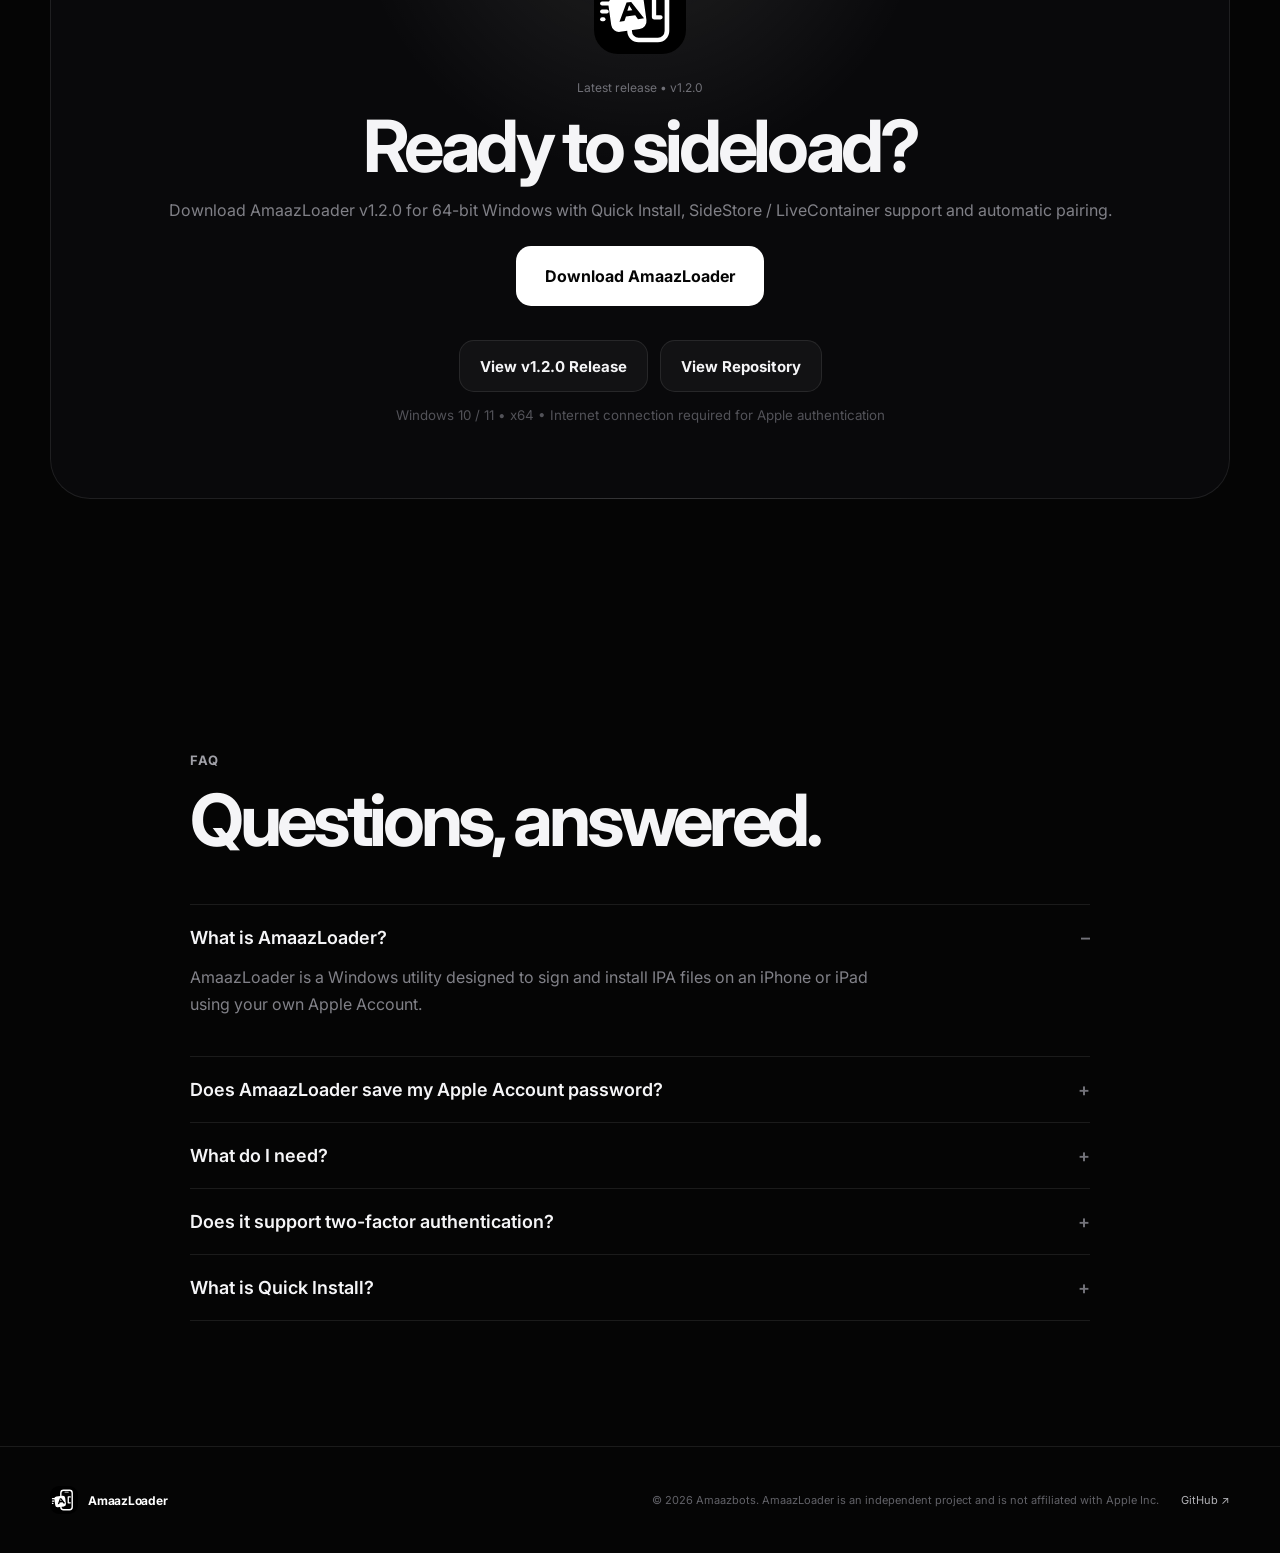
==== commit 1fafe99e: "Update website for AmaazLoader v1.2.0" ====
--- a/index.html
+++ b/index.html
@@ -16,19 +16,19 @@
     <nav class="nav shell">
       <a class="brand" href="#top"><img src="assets/amaazloader-logo.svg" alt=""><span>AmaazLoader</span></a>
       <div class="nav-links"><a href="#features">Features</a><a href="#how">How it works</a><a href="#security">Privacy</a><a href="#faq">FAQ</a></div>
-      <a class="nav-cta" href="https://github.com/amaazbots/AmaazLoader/releases/download/v1.1.0/AmaazLoader-v1.1.0-Setup.exe" target="_blank" rel="noopener noreferrer">Download</a>
+      <a class="nav-cta" href="https://github.com/amaazbots/AmaazLoader/releases/download/v1.2.0/AmaazLoader-v1.2.0-Setup.exe" target="_blank" rel="noopener noreferrer">Download</a>
     </nav>
   </header>
   <main id="top">
     <section class="hero shell">
-      <div class="eyebrow reveal">AmaazLoader 1.1 • Windows</div>
+      <div class="eyebrow reveal">AmaazLoader 1.2 • Windows</div>
       <h1 class="reveal delay-1">Sideload apps.<br><span>Simple.</span></h1>
       <p class="hero-copy reveal delay-2">A modern Windows utility for signing and installing IPA files directly to your iPhone or iPad using your own Apple Account.</p>
       <div class="hero-actions reveal delay-3">
-        <a class="button primary" href="https://github.com/amaazbots/AmaazLoader/releases/download/v1.1.0/AmaazLoader-v1.1.0-Setup.exe" target="_blank" rel="noopener noreferrer">Download for Windows</a>
+        <a class="button primary" href="https://github.com/amaazbots/AmaazLoader/releases/download/v1.2.0/AmaazLoader-v1.2.0-Setup.exe" target="_blank" rel="noopener noreferrer">Download for Windows</a>
         <a class="button secondary" href="https://github.com/amaazbots/AmaazLoader" target="_blank" rel="noreferrer">View on GitHub</a>
       </div>
-      <p class="mini reveal delay-3">64-bit Windows • Version 1.1.0 • Redesigned release</p>
+      <p class="mini reveal delay-3">64-bit Windows • Version 1.2.0 • Quick Install + automatic pairing</p>
       <div class="hero-stage reveal delay-3">
         <div class="glow"></div>
         <div class="app-window">
@@ -52,16 +52,16 @@
       </div>
     </section>
 
-    <section class="strip"><div class="shell strip-grid"><div><strong>Automatic</strong><span>Apple signing</span></div><div><strong>Direct</strong><span>USB installation</span></div><div><strong>Built-in</strong><span>2FA support</span></div><div><strong>Simple</strong><span>One-click workflow</span></div></div></section>
+    <section class="strip"><div class="shell strip-grid"><div><strong>Quick Install</strong><span>SideStore + LiveContainer</span></div><div><strong>Automatic</strong><span>Pairing setup + repair</span></div><div><strong>Stable / Nightly</strong><span>Choose your channel</span></div><div><strong>Direct</strong><span>USB installation</span></div></div></section>
 
     <section id="features" class="section shell">
-      <div class="section-heading"><span>Everything you need</span><h2>Built to make sideloading feel effortless.</h2><p>No juggling separate signing tools and install steps. AmaazLoader brings the flow together in one clean Windows app.</p></div>
+      <div class="section-heading"><span>Everything you need</span><h2>Built to make sideloading feel effortless.</h2><p>No juggling separate signing tools, install steps or pairing files. AmaazLoader brings signing, installation and supported app pairing together in one clean Windows app.</p></div>
       <div class="feature-grid">
         <article class="feature featured"><div class="icon">↯</div><h3>Automatic signing</h3><p>Authenticate with your own Apple Account and AmaazLoader handles the signing workflow for you.</p><div class="feature-visual signing-visual"><div class="sign-row"><span>IPA</span><i></i><span>Signed</span><i></i><span>iPhone</span></div></div></article>
         <article class="feature"><div class="icon">⌁</div><h3>Direct USB install</h3><p>Detect your connected iPhone or iPad and install directly over USB.</p></article>
         <article class="feature"><div class="icon">••</div><h3>Two-factor ready</h3><p>Built-in Apple two-factor authentication prompts keep the flow inside AmaazLoader.</p></article>
         <article class="feature"><div class="icon">◫</div><h3>IPA details</h3><p>See the app name, bundle identifier, version and package size before installing.</p></article>
-        <article class="feature"><div class="icon">✓</div><h3>Live progress</h3><p>Follow authentication, signing and installation progress from start to finish.</p></article>
+        <article class="feature"><div class="icon">⚡</div><h3>Quick Install</h3><p>Install SideStore or LiveContainer with Stable / Nightly selection, signing, installation and setup handled in one flow.</p></article><article class="feature"><div class="icon">↻</div><h3>Automatic pairing</h3><p>Generate, inject and verify pairing data automatically, with a built-in repair retry and one-click Fix Pairing action.</p></article><article class="feature"><div class="icon">✓</div><h3>Live progress</h3><p>Follow Prepare, Authenticate, Sign, Install, Pair and Done progress from start to finish.</p></article>
       </div>
     </section>
 
@@ -72,19 +72,19 @@
     <section id="download" class="section shell">
       <div class="download-card">
         <img src="assets/amaazloader-logo.svg" alt="AmaazLoader logo">
-        <span>Latest release • v1.1.0</span>
+        <span>Latest release • v1.2.0</span>
         <h2>Ready to sideload?</h2>
-        <p>Download the latest release of AmaazLoader for 64-bit Windows.</p>
-        <a class="button primary large" href="https://github.com/amaazbots/AmaazLoader/releases/download/v1.1.0/AmaazLoader-v1.1.0-Setup.exe" id="releaseDownload" target="_blank" rel="noopener noreferrer">Download AmaazLoader</a>
+        <p>Download AmaazLoader v1.2.0 for 64-bit Windows with Quick Install, SideStore / LiveContainer support and automatic pairing.</p>
+        <a class="button primary large" href="https://github.com/amaazbots/AmaazLoader/releases/download/v1.2.0/AmaazLoader-v1.2.0-Setup.exe" id="releaseDownload" target="_blank" rel="noopener noreferrer">Download AmaazLoader</a>
         <div class="hero-actions">
-          <a class="button secondary" href="https://github.com/amaazbots/AmaazLoader/releases/tag/v1.1.0" target="_blank" rel="noreferrer">View v1.1.0 Release</a>
+          <a class="button secondary" href="https://github.com/amaazbots/AmaazLoader/releases/tag/v1.2.0" target="_blank" rel="noreferrer">View v1.2.0 Release</a>
           <a class="button secondary" href="https://github.com/amaazbots/AmaazLoader" target="_blank" rel="noreferrer">View Repository</a>
         </div>
         <small>Windows 10 / 11 • x64 • Internet connection required for Apple authentication</small>
       </div>
     </section>
 
-    <section id="faq" class="section shell faq"><div class="section-heading"><span>FAQ</span><h2>Questions, answered.</h2></div><details open><summary>What is AmaazLoader?</summary><p>AmaazLoader is a Windows utility designed to sign and install IPA files on an iPhone or iPad using your own Apple Account.</p></details><details><summary>Does AmaazLoader save my Apple Account password?</summary><p>AmaazLoader does not intentionally save your Apple Account password or two-factor authentication code. Credentials are supplied when required during authentication.</p></details><details><summary>What do I need?</summary><p>A 64-bit Windows PC, an iPhone or iPad connected by USB, an Apple Account, and an internet connection for Apple authentication and signing services.</p></details><details><summary>Does it support two-factor authentication?</summary><p>Yes. AmaazLoader includes a dedicated verification-code flow when Apple requests two-factor authentication.</p></details></section>
+    <section id="faq" class="section shell faq"><div class="section-heading"><span>FAQ</span><h2>Questions, answered.</h2></div><details open><summary>What is AmaazLoader?</summary><p>AmaazLoader is a Windows utility designed to sign and install IPA files on an iPhone or iPad using your own Apple Account.</p></details><details><summary>Does AmaazLoader save my Apple Account password?</summary><p>AmaazLoader does not intentionally save your Apple Account password or two-factor authentication code. Credentials are supplied when required during authentication.</p></details><details><summary>What do I need?</summary><p>A 64-bit Windows PC, an iPhone or iPad connected by USB, an Apple Account, and an internet connection for Apple authentication and signing services.</p></details><details><summary>Does it support two-factor authentication?</summary><p>Yes. AmaazLoader includes a dedicated verification-code flow when Apple requests two-factor authentication.</p></details><details><summary>What is Quick Install?</summary><p>Quick Install can download, sign and install supported SideStore or LiveContainer builds, then generate and verify the required pairing setup automatically.</p></details></section>
   </main>
 
   <footer><div class="shell footer-inner"><div class="brand footer-brand"><img src="assets/amaazloader-logo.svg" alt=""><span>AmaazLoader</span></div><p>© 2026 Amaazbots. AmaazLoader is an independent project and is not affiliated with Apple Inc.</p><a href="https://github.com/amaazbots/AmaazLoader" target="_blank" rel="noreferrer">GitHub ↗</a></div></footer>
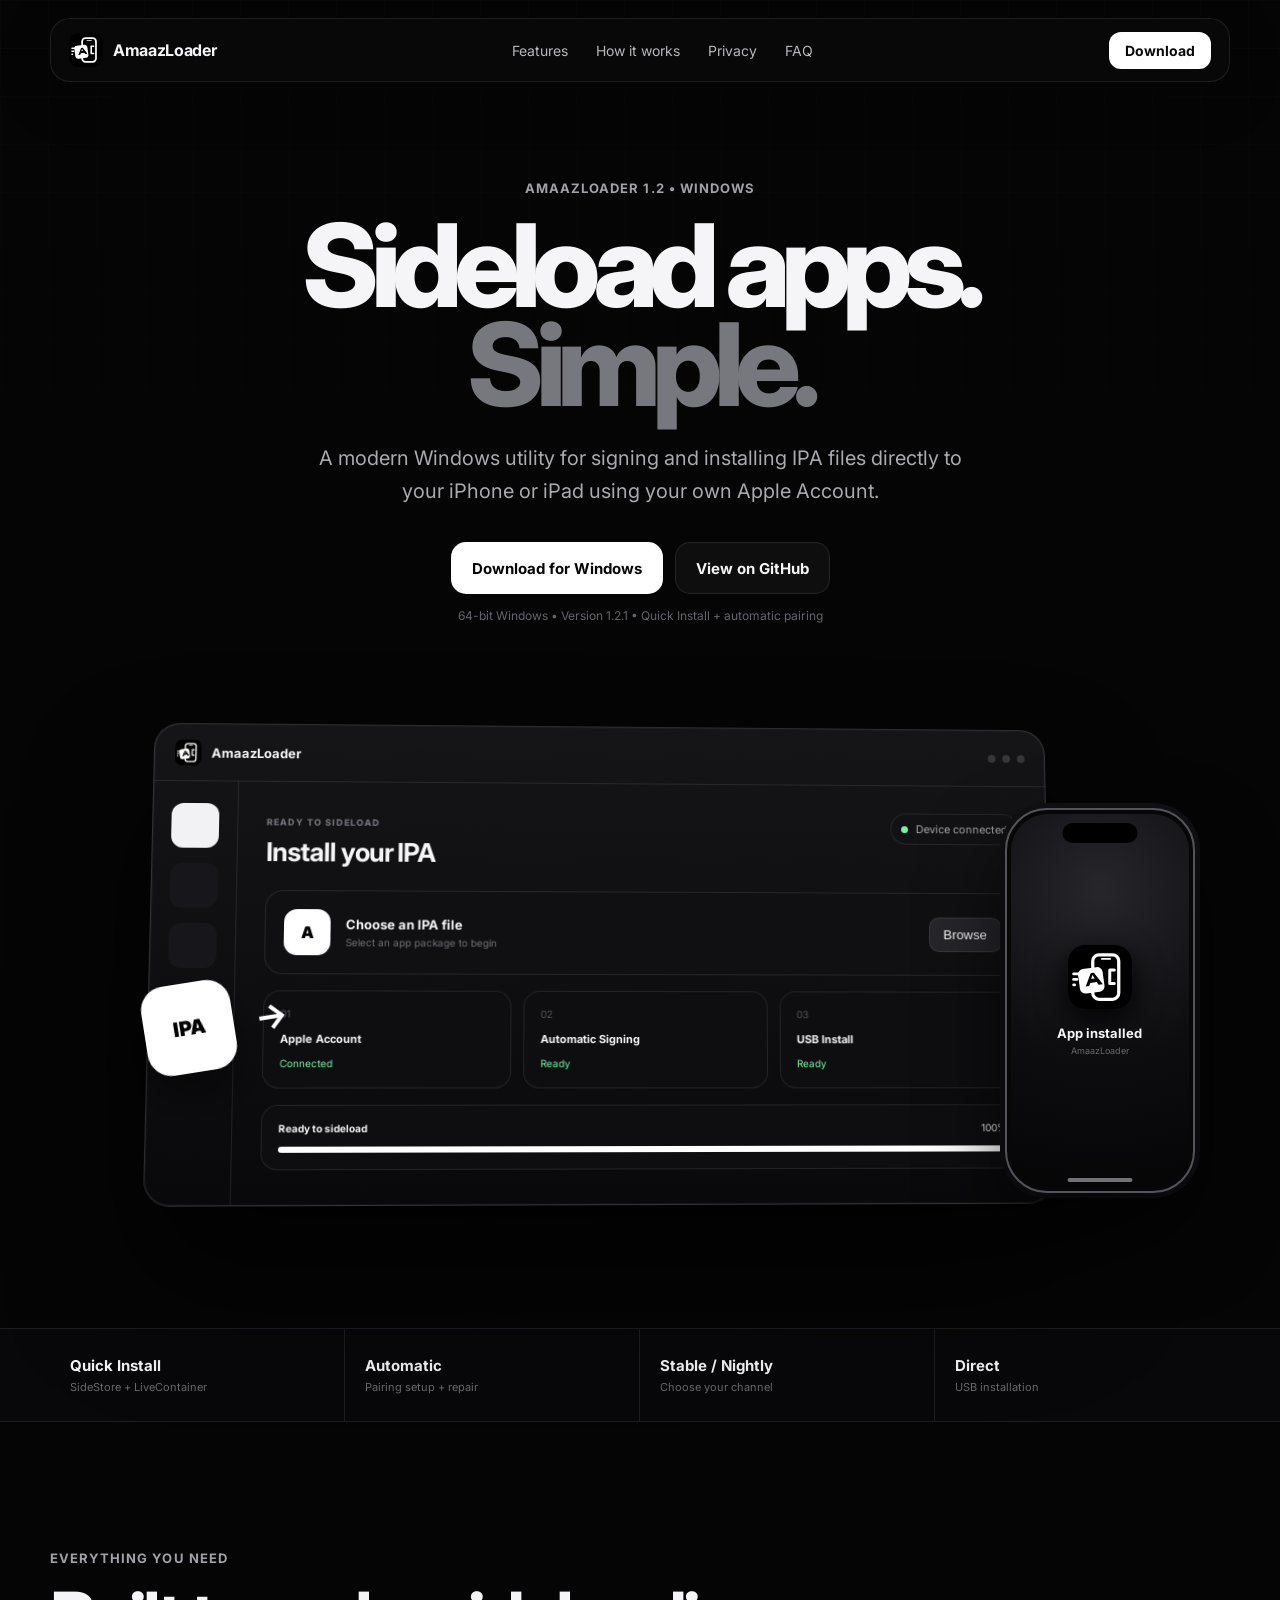
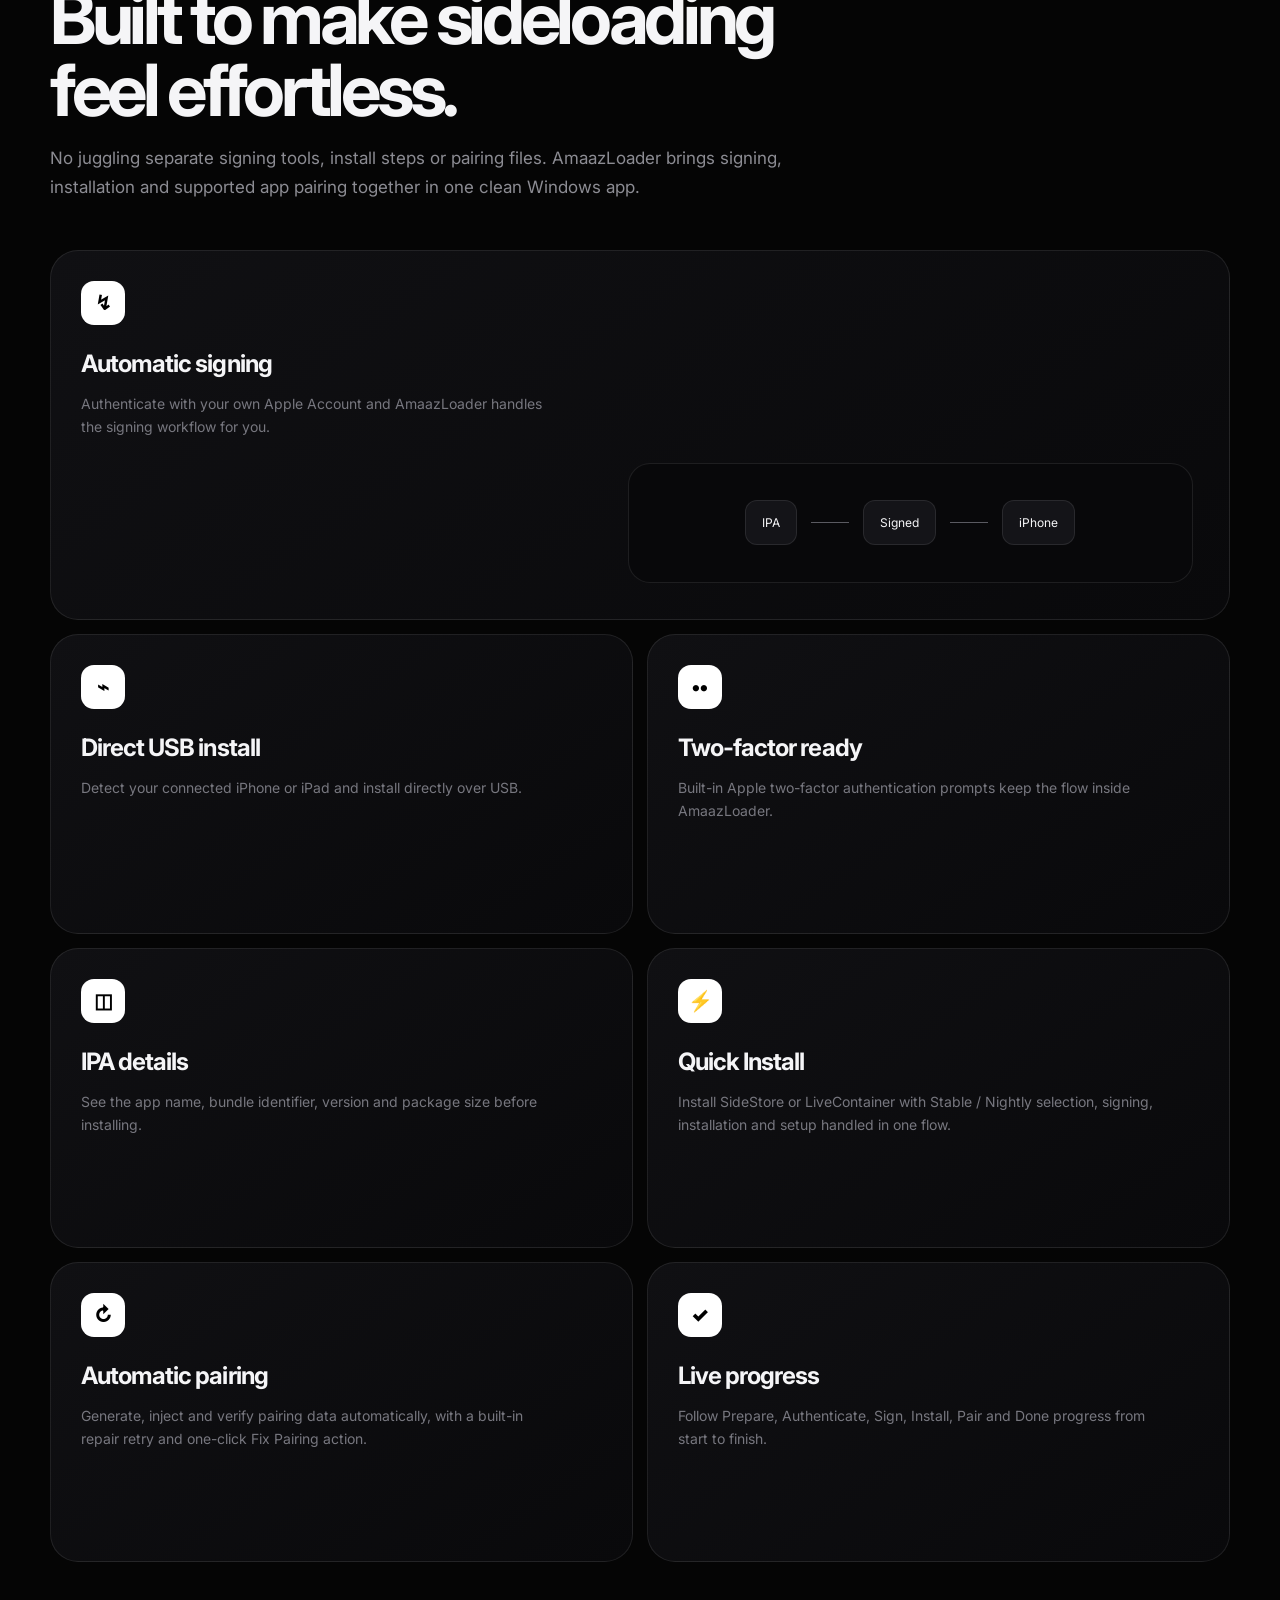
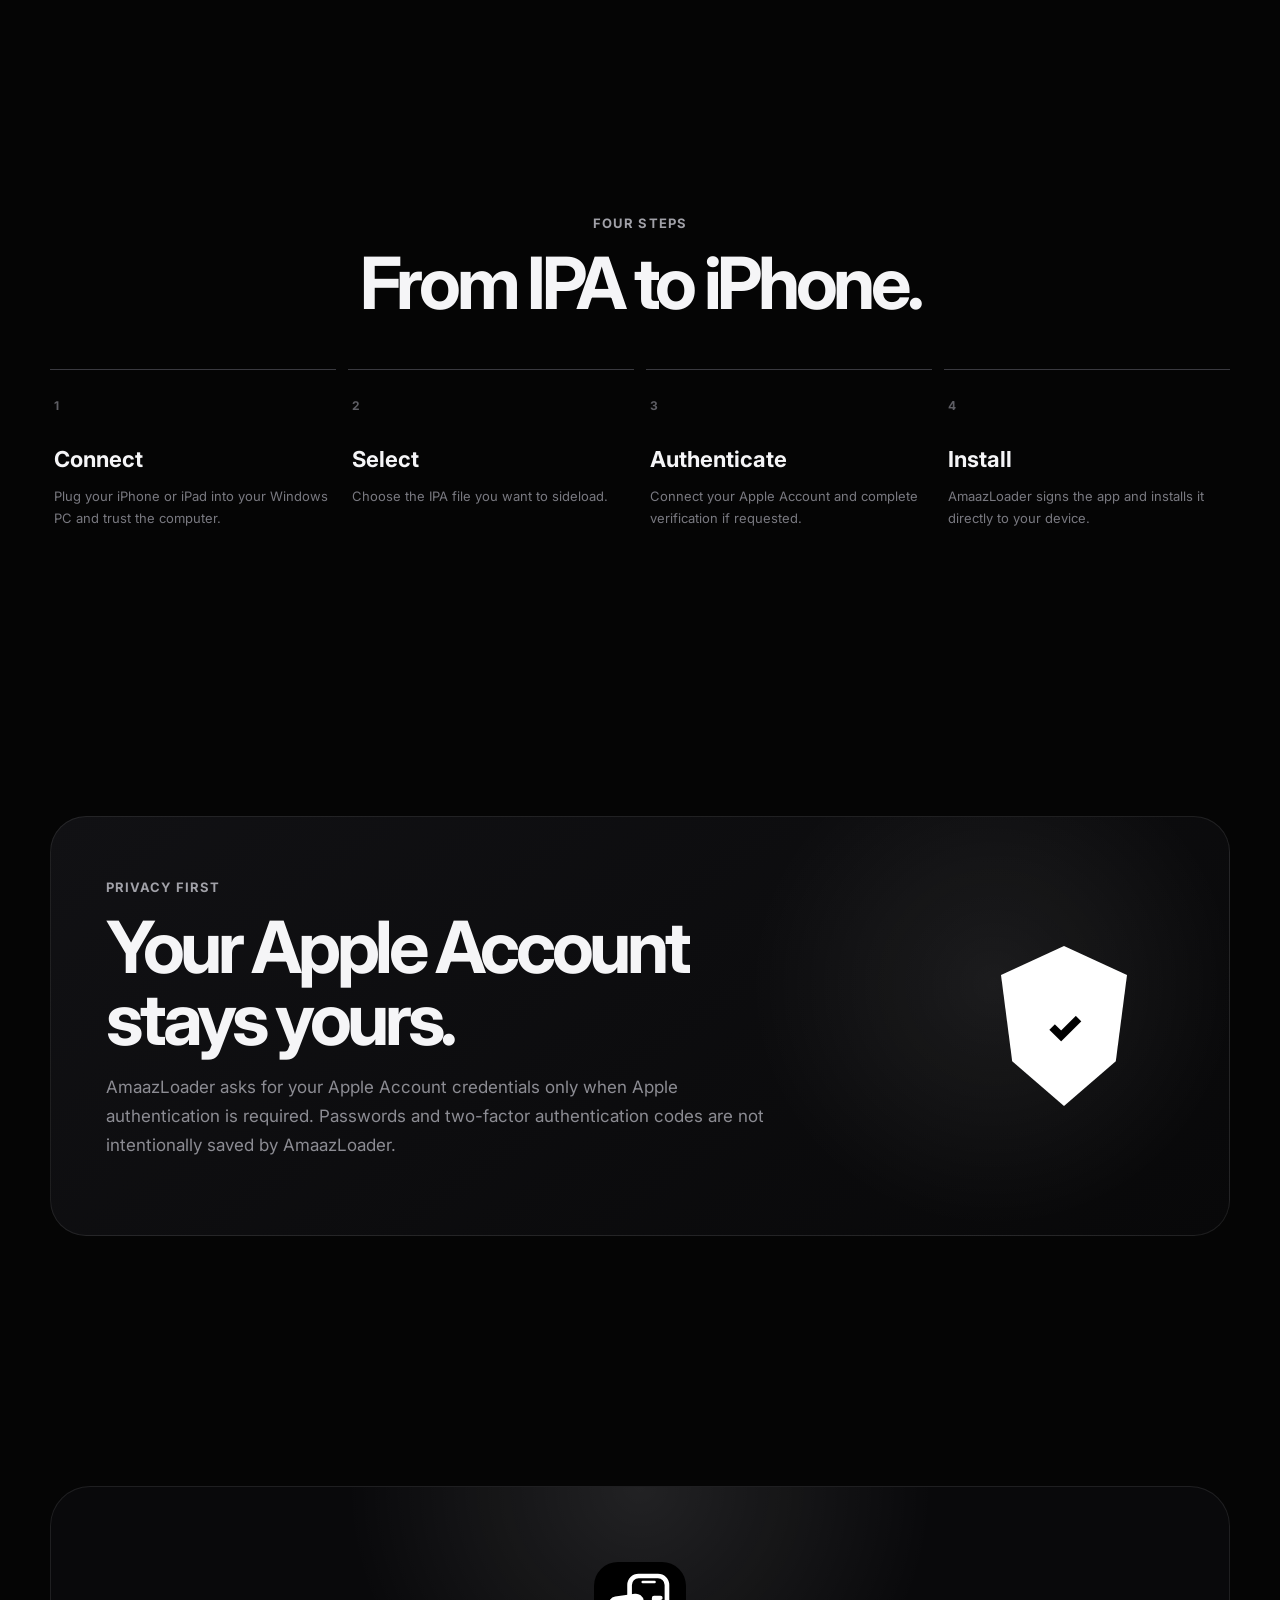
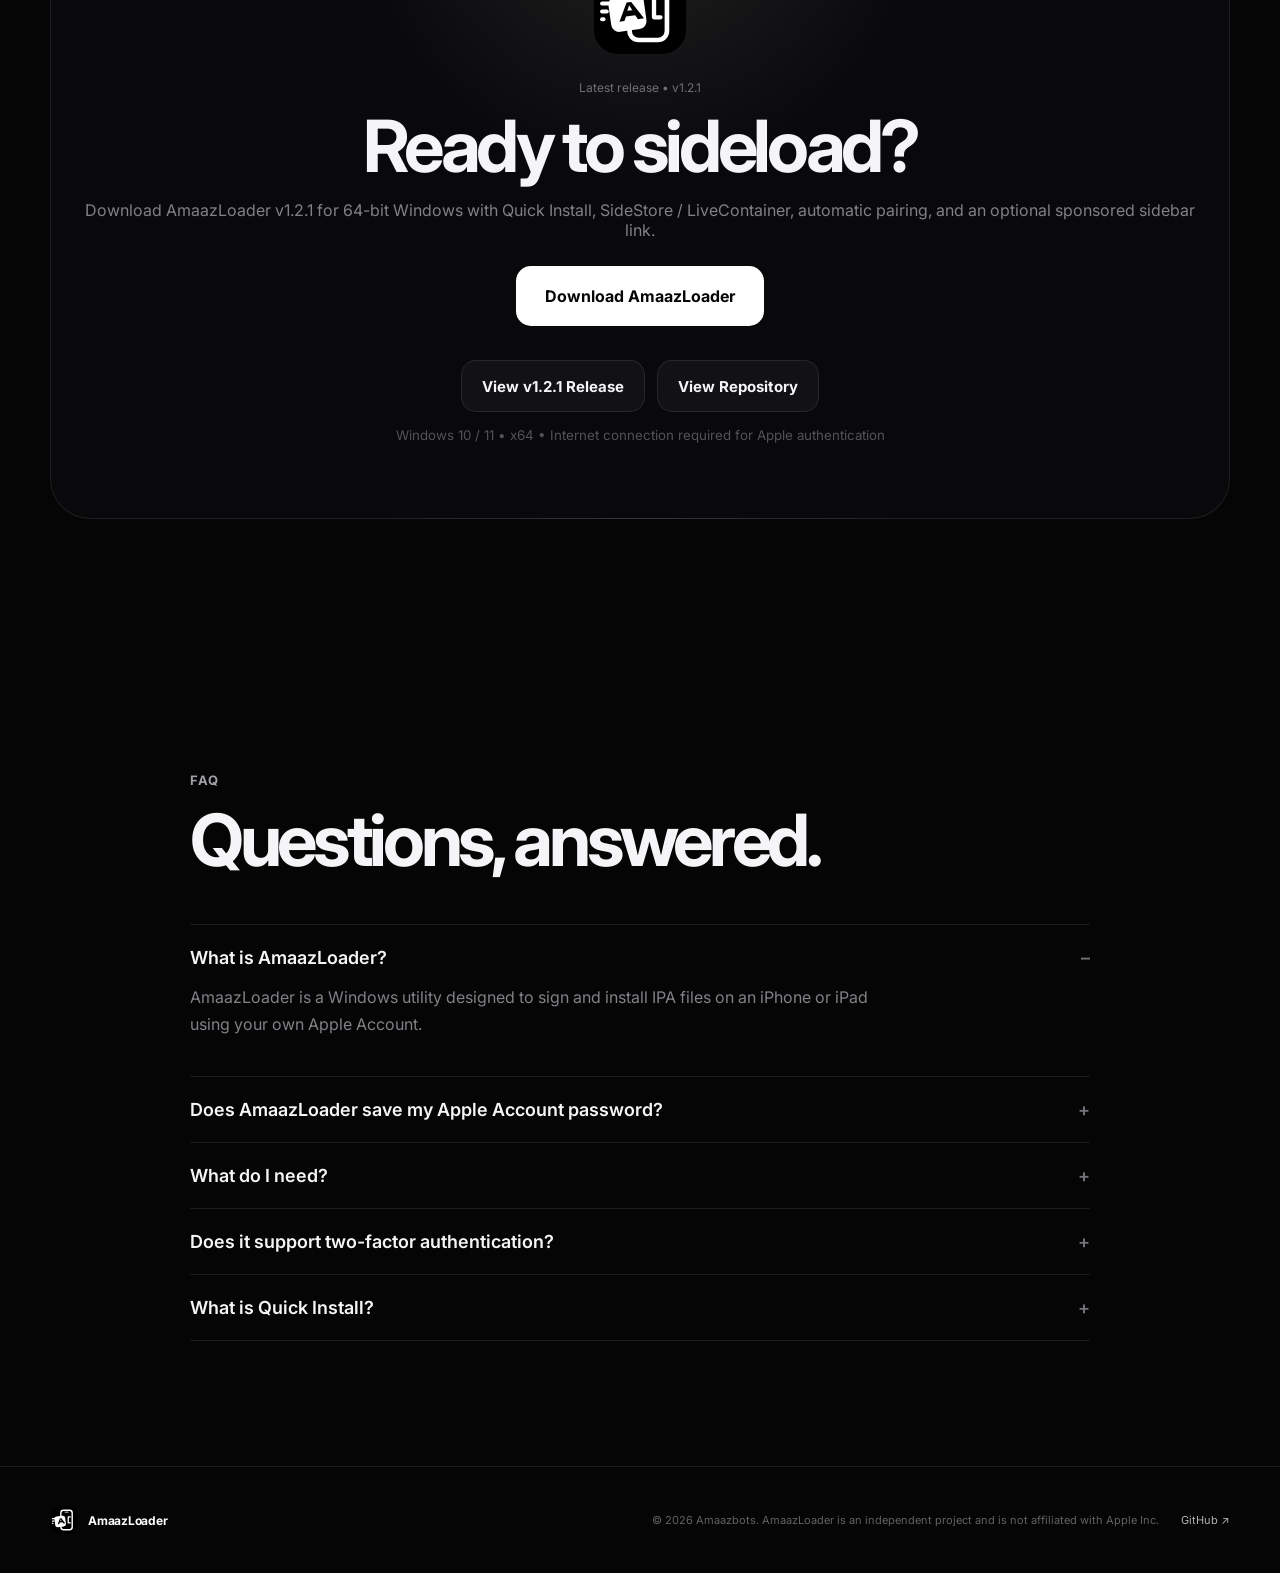
==== commit dd9892a4: "Update AmaazLoader download and release references to v1.2.1" ====
--- a/index.html
+++ b/index.html
@@ -16,7 +16,7 @@
     <nav class="nav shell">
       <a class="brand" href="#top"><img src="assets/amaazloader-logo.svg" alt=""><span>AmaazLoader</span></a>
       <div class="nav-links"><a href="#features">Features</a><a href="#how">How it works</a><a href="#security">Privacy</a><a href="#faq">FAQ</a></div>
-      <a class="nav-cta" href="https://github.com/amaazbots/AmaazLoader/releases/download/v1.2.0/AmaazLoader-v1.2.0-Setup.exe" target="_blank" rel="noopener noreferrer">Download</a>
+      <a class="nav-cta" href="https://github.com/amaazbots/AmaazLoader/releases/download/v1.2.1/AmaazLoader-v1.2.1-Setup.exe" target="_blank" rel="noopener noreferrer">Download</a>
     </nav>
   </header>
   <main id="top">
@@ -25,10 +25,10 @@
       <h1 class="reveal delay-1">Sideload apps.<br><span>Simple.</span></h1>
       <p class="hero-copy reveal delay-2">A modern Windows utility for signing and installing IPA files directly to your iPhone or iPad using your own Apple Account.</p>
       <div class="hero-actions reveal delay-3">
-        <a class="button primary" href="https://github.com/amaazbots/AmaazLoader/releases/download/v1.2.0/AmaazLoader-v1.2.0-Setup.exe" target="_blank" rel="noopener noreferrer">Download for Windows</a>
+        <a class="button primary" href="https://github.com/amaazbots/AmaazLoader/releases/download/v1.2.1/AmaazLoader-v1.2.1-Setup.exe" target="_blank" rel="noopener noreferrer">Download for Windows</a>
         <a class="button secondary" href="https://github.com/amaazbots/AmaazLoader" target="_blank" rel="noreferrer">View on GitHub</a>
       </div>
-      <p class="mini reveal delay-3">64-bit Windows • Version 1.2.0 • Quick Install + automatic pairing</p>
+      <p class="mini reveal delay-3">64-bit Windows • Version 1.2.1 • Quick Install + automatic pairing</p>
       <div class="hero-stage reveal delay-3">
         <div class="glow"></div>
         <div class="app-window">
@@ -72,12 +72,12 @@
     <section id="download" class="section shell">
       <div class="download-card">
         <img src="assets/amaazloader-logo.svg" alt="AmaazLoader logo">
-        <span>Latest release • v1.2.0</span>
+        <span>Latest release • v1.2.1</span>
         <h2>Ready to sideload?</h2>
-        <p>Download AmaazLoader v1.2.0 for 64-bit Windows with Quick Install, SideStore / LiveContainer support and automatic pairing.</p>
-        <a class="button primary large" href="https://github.com/amaazbots/AmaazLoader/releases/download/v1.2.0/AmaazLoader-v1.2.0-Setup.exe" id="releaseDownload" target="_blank" rel="noopener noreferrer">Download AmaazLoader</a>
+        <p>Download AmaazLoader v1.2.1 for 64-bit Windows with Quick Install, SideStore / LiveContainer, automatic pairing, and an optional sponsored sidebar link.</p>
+        <a class="button primary large" href="https://github.com/amaazbots/AmaazLoader/releases/download/v1.2.1/AmaazLoader-v1.2.1-Setup.exe" id="releaseDownload" target="_blank" rel="noopener noreferrer">Download AmaazLoader</a>
         <div class="hero-actions">
-          <a class="button secondary" href="https://github.com/amaazbots/AmaazLoader/releases/tag/v1.2.0" target="_blank" rel="noreferrer">View v1.2.0 Release</a>
+          <a class="button secondary" href="https://github.com/amaazbots/AmaazLoader/releases/tag/v1.2.1" target="_blank" rel="noreferrer">View v1.2.1 Release</a>
           <a class="button secondary" href="https://github.com/amaazbots/AmaazLoader" target="_blank" rel="noreferrer">View Repository</a>
         </div>
         <small>Windows 10 / 11 • x64 • Internet connection required for Apple authentication</small>
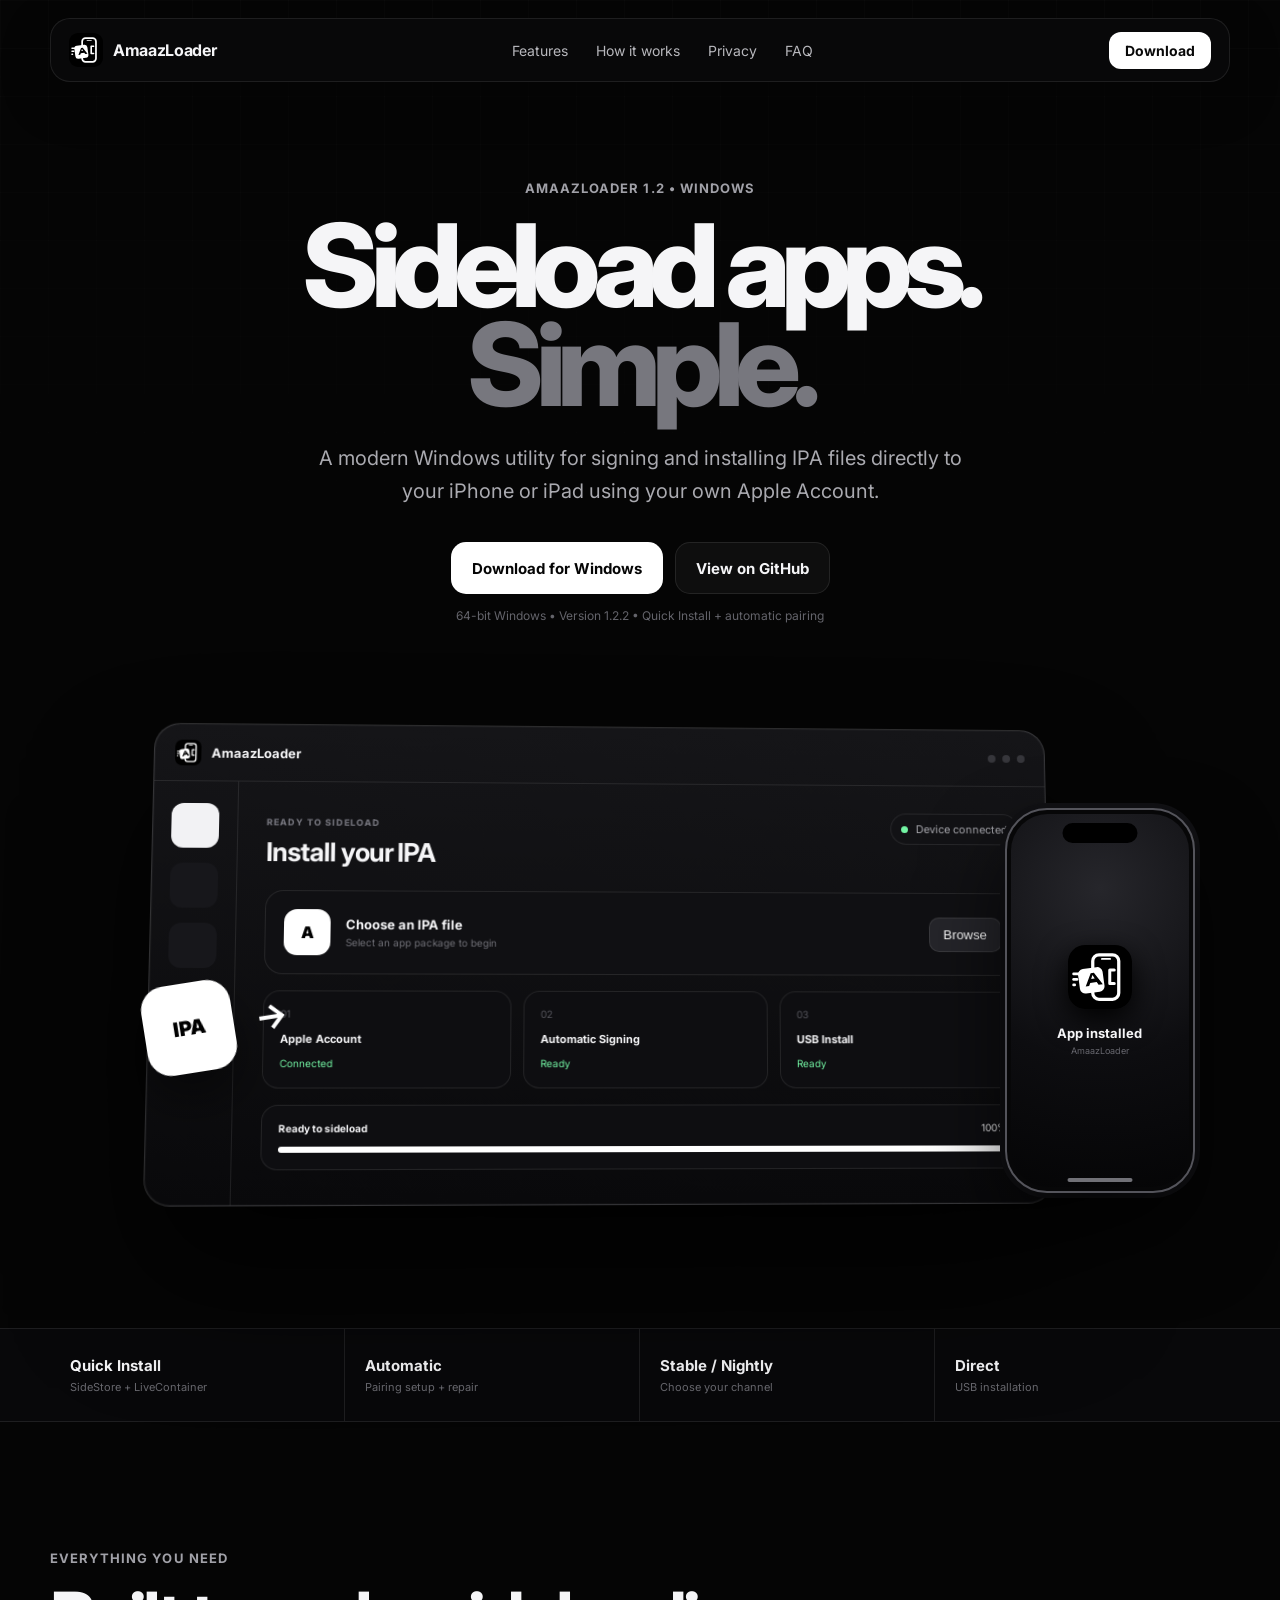
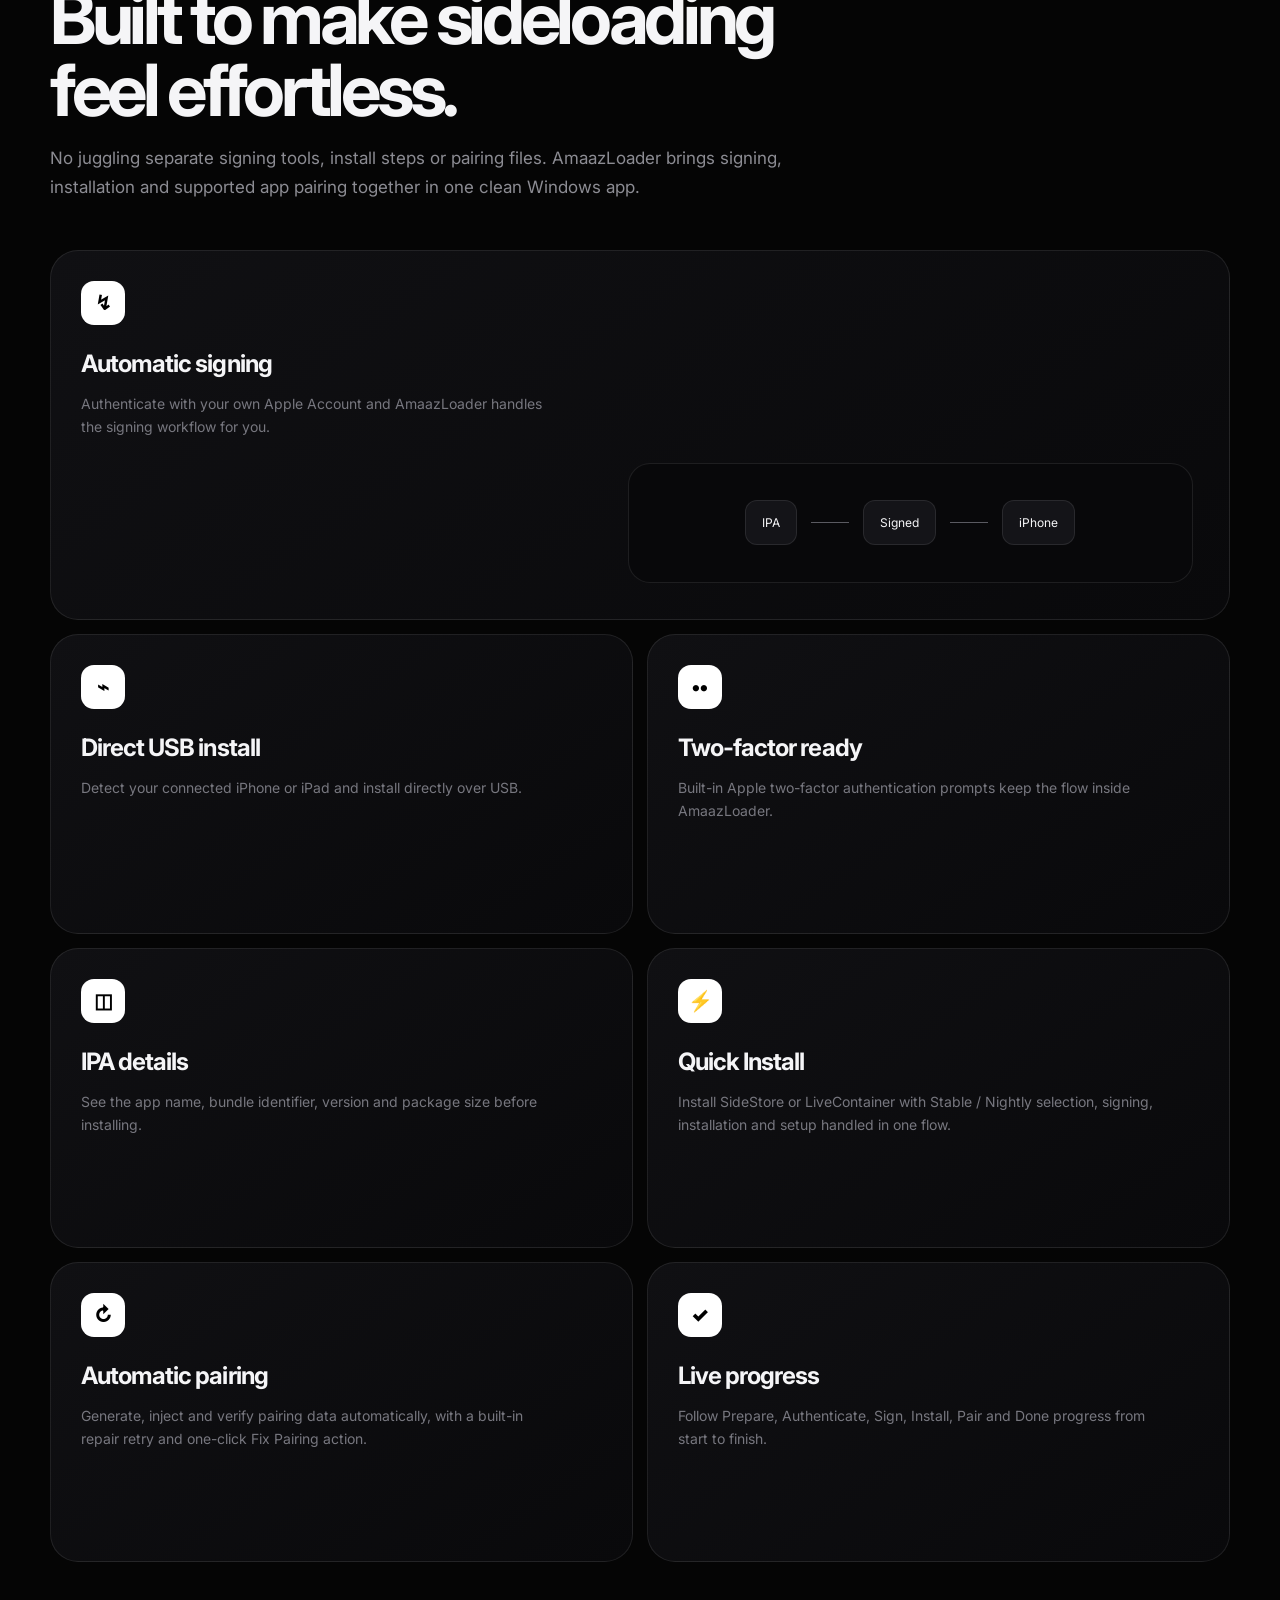
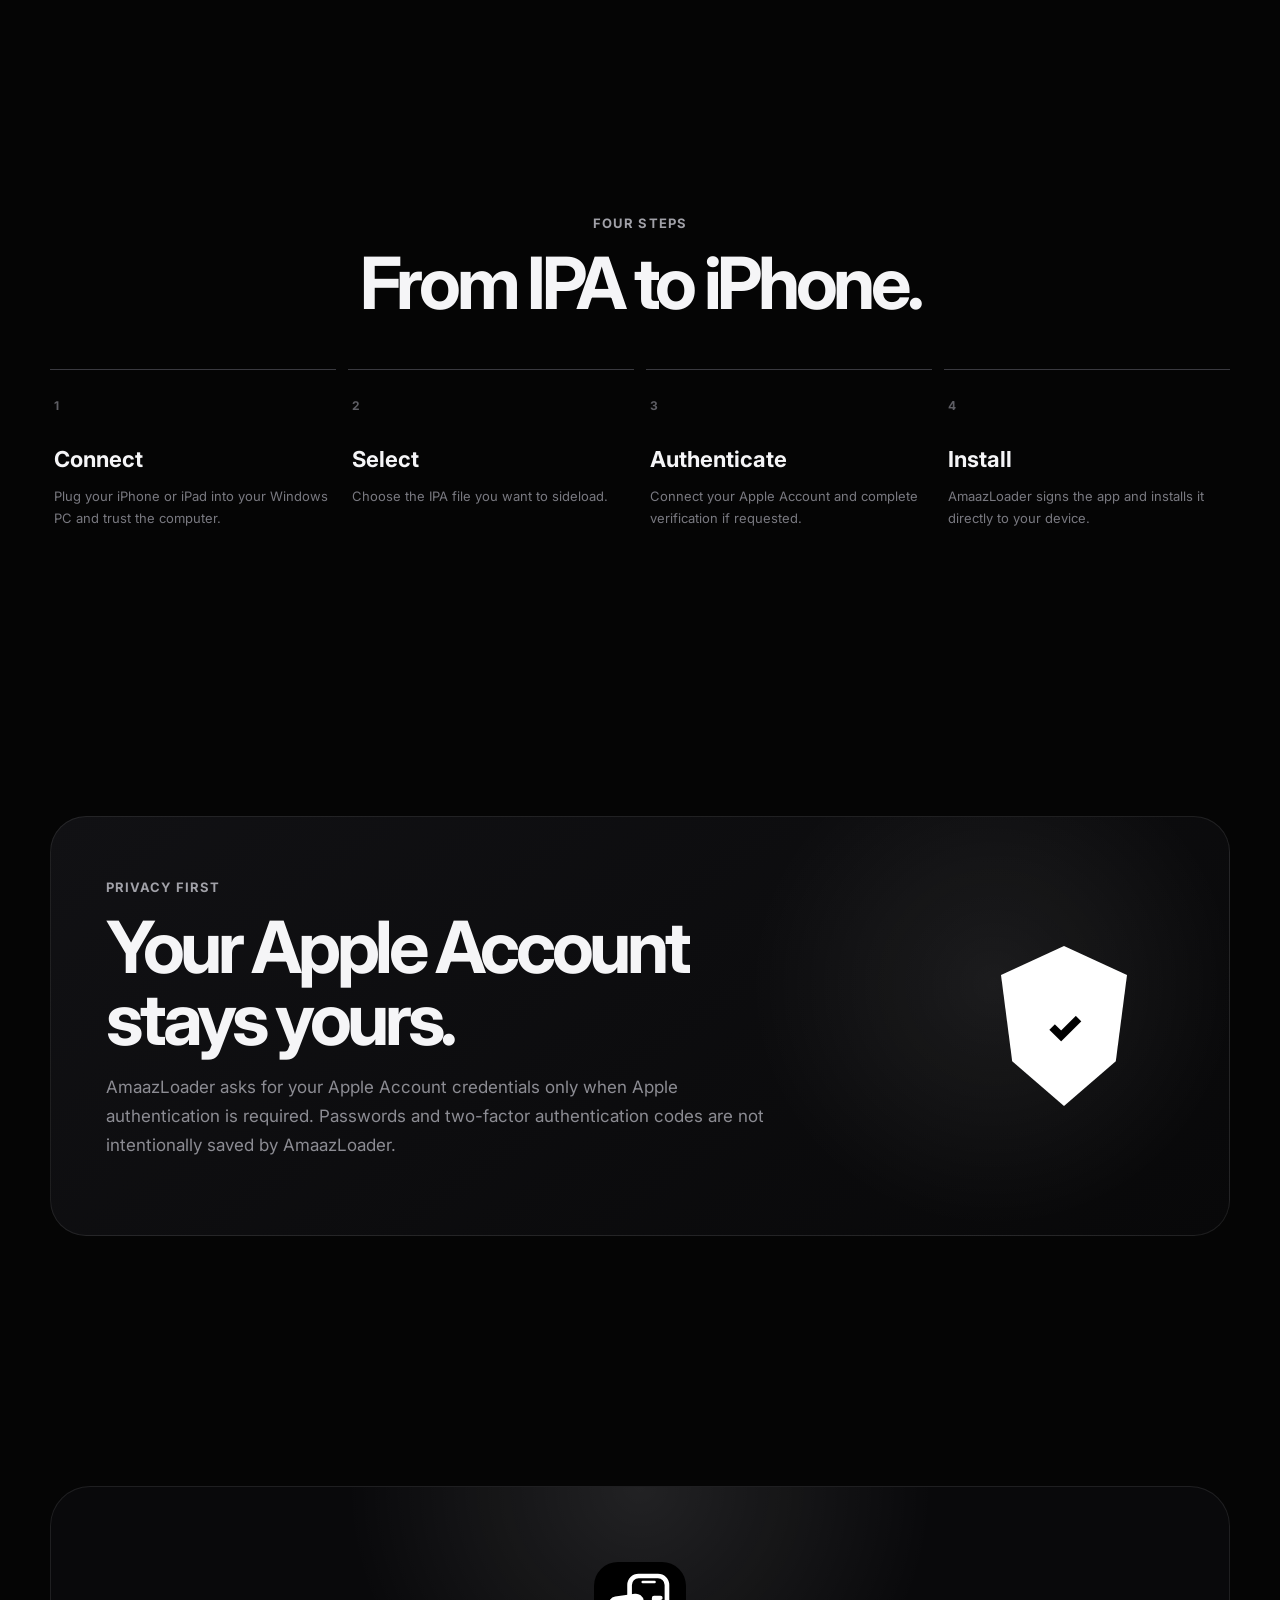
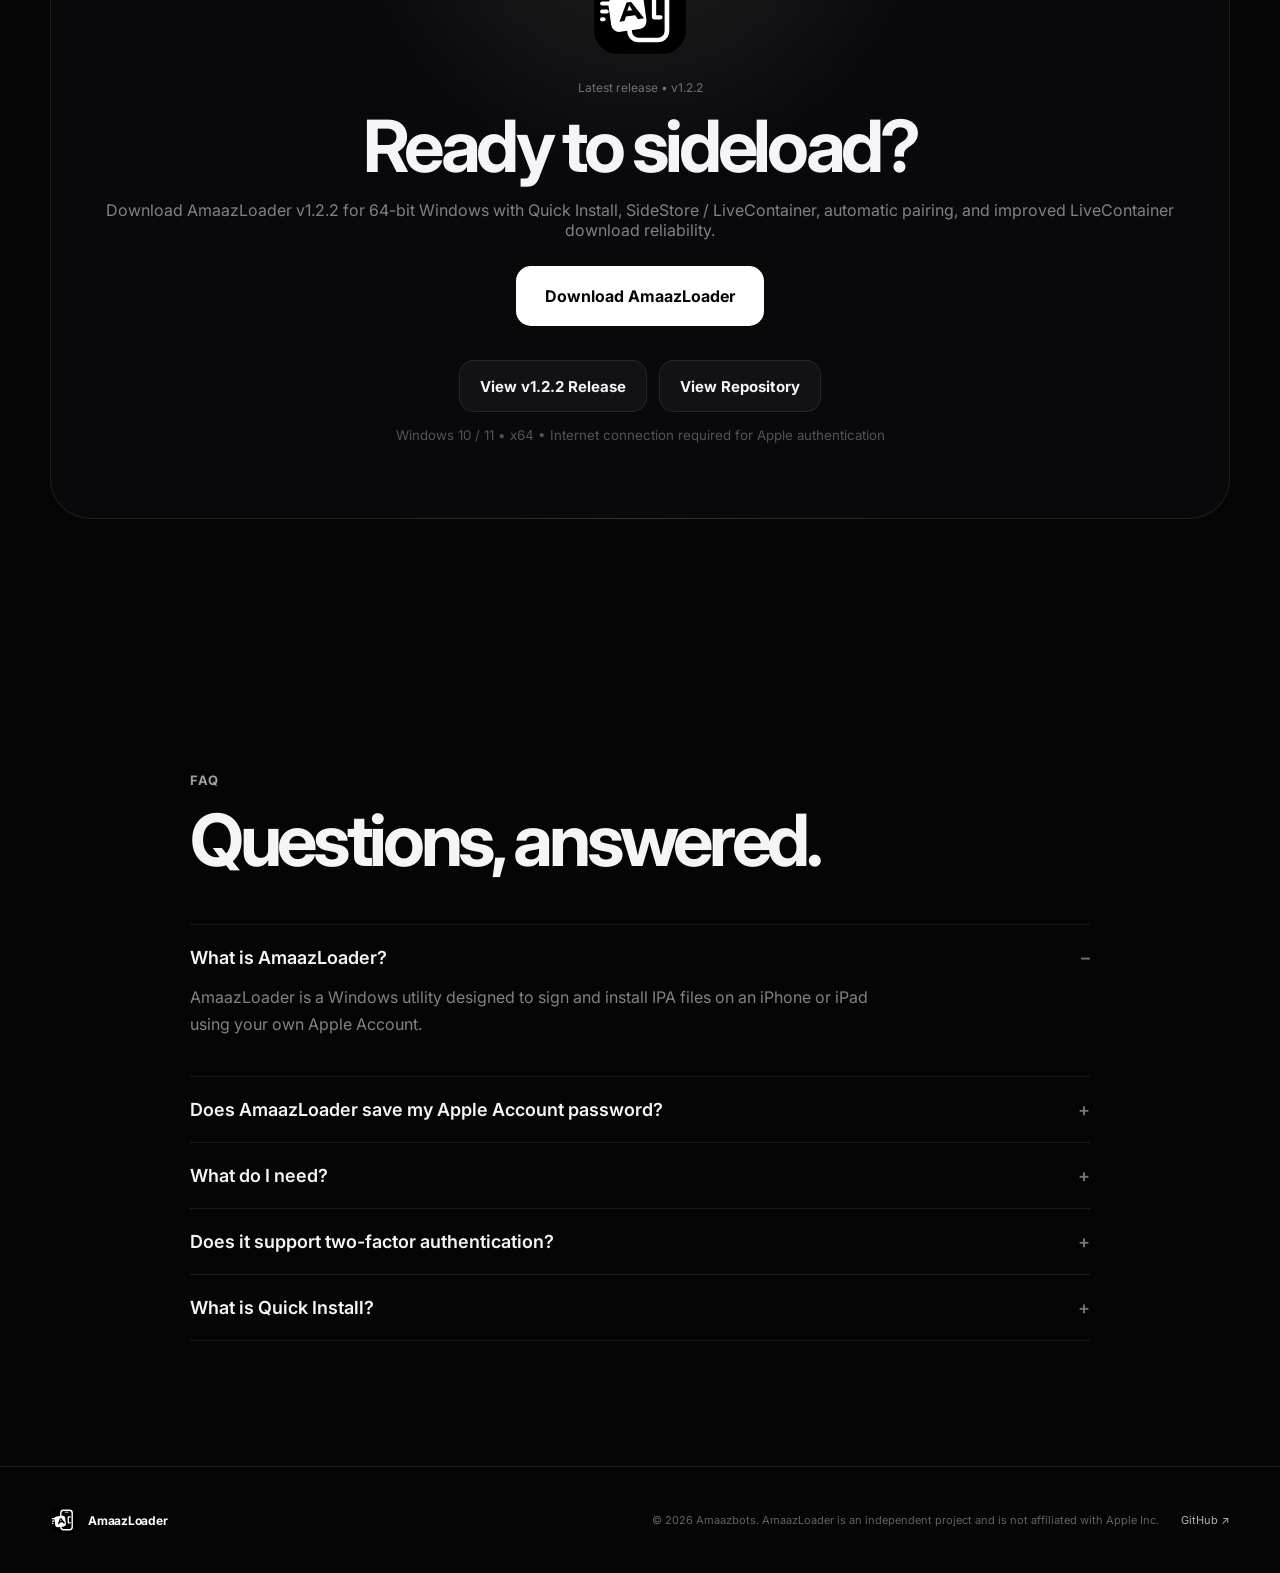
==== commit ce094dec: "Update AmaazLoader website downloads to v1.2.2" ====
--- a/index.html
+++ b/index.html
@@ -16,7 +16,7 @@
     <nav class="nav shell">
       <a class="brand" href="#top"><img src="assets/amaazloader-logo.svg" alt=""><span>AmaazLoader</span></a>
       <div class="nav-links"><a href="#features">Features</a><a href="#how">How it works</a><a href="#security">Privacy</a><a href="#faq">FAQ</a></div>
-      <a class="nav-cta" href="https://github.com/amaazbots/AmaazLoader/releases/download/v1.2.1/AmaazLoader-v1.2.1-Setup.exe" target="_blank" rel="noopener noreferrer">Download</a>
+      <a class="nav-cta" href="https://github.com/amaazbots/AmaazLoader/releases/download/v1.2.2/AmaazLoader-v1.2.2-Setup.exe" target="_blank" rel="noopener noreferrer">Download</a>
     </nav>
   </header>
   <main id="top">
@@ -25,10 +25,10 @@
       <h1 class="reveal delay-1">Sideload apps.<br><span>Simple.</span></h1>
       <p class="hero-copy reveal delay-2">A modern Windows utility for signing and installing IPA files directly to your iPhone or iPad using your own Apple Account.</p>
       <div class="hero-actions reveal delay-3">
-        <a class="button primary" href="https://github.com/amaazbots/AmaazLoader/releases/download/v1.2.1/AmaazLoader-v1.2.1-Setup.exe" target="_blank" rel="noopener noreferrer">Download for Windows</a>
+        <a class="button primary" href="https://github.com/amaazbots/AmaazLoader/releases/download/v1.2.2/AmaazLoader-v1.2.2-Setup.exe" target="_blank" rel="noopener noreferrer">Download for Windows</a>
         <a class="button secondary" href="https://github.com/amaazbots/AmaazLoader" target="_blank" rel="noreferrer">View on GitHub</a>
       </div>
-      <p class="mini reveal delay-3">64-bit Windows • Version 1.2.1 • Quick Install + automatic pairing</p>
+      <p class="mini reveal delay-3">64-bit Windows • Version 1.2.2 • Quick Install + automatic pairing</p>
       <div class="hero-stage reveal delay-3">
         <div class="glow"></div>
         <div class="app-window">
@@ -72,12 +72,12 @@
     <section id="download" class="section shell">
       <div class="download-card">
         <img src="assets/amaazloader-logo.svg" alt="AmaazLoader logo">
-        <span>Latest release • v1.2.1</span>
+        <span>Latest release • v1.2.2</span>
         <h2>Ready to sideload?</h2>
-        <p>Download AmaazLoader v1.2.1 for 64-bit Windows with Quick Install, SideStore / LiveContainer, automatic pairing, and an optional sponsored sidebar link.</p>
-        <a class="button primary large" href="https://github.com/amaazbots/AmaazLoader/releases/download/v1.2.1/AmaazLoader-v1.2.1-Setup.exe" id="releaseDownload" target="_blank" rel="noopener noreferrer">Download AmaazLoader</a>
+        <p>Download AmaazLoader v1.2.2 for 64-bit Windows with Quick Install, SideStore / LiveContainer, automatic pairing, and improved LiveContainer download reliability.</p>
+        <a class="button primary large" href="https://github.com/amaazbots/AmaazLoader/releases/download/v1.2.2/AmaazLoader-v1.2.2-Setup.exe" id="releaseDownload" target="_blank" rel="noopener noreferrer">Download AmaazLoader</a>
         <div class="hero-actions">
-          <a class="button secondary" href="https://github.com/amaazbots/AmaazLoader/releases/tag/v1.2.1" target="_blank" rel="noreferrer">View v1.2.1 Release</a>
+          <a class="button secondary" href="https://github.com/amaazbots/AmaazLoader/releases/tag/v1.2.2" target="_blank" rel="noreferrer">View v1.2.2 Release</a>
           <a class="button secondary" href="https://github.com/amaazbots/AmaazLoader" target="_blank" rel="noreferrer">View Repository</a>
         </div>
         <small>Windows 10 / 11 • x64 • Internet connection required for Apple authentication</small>
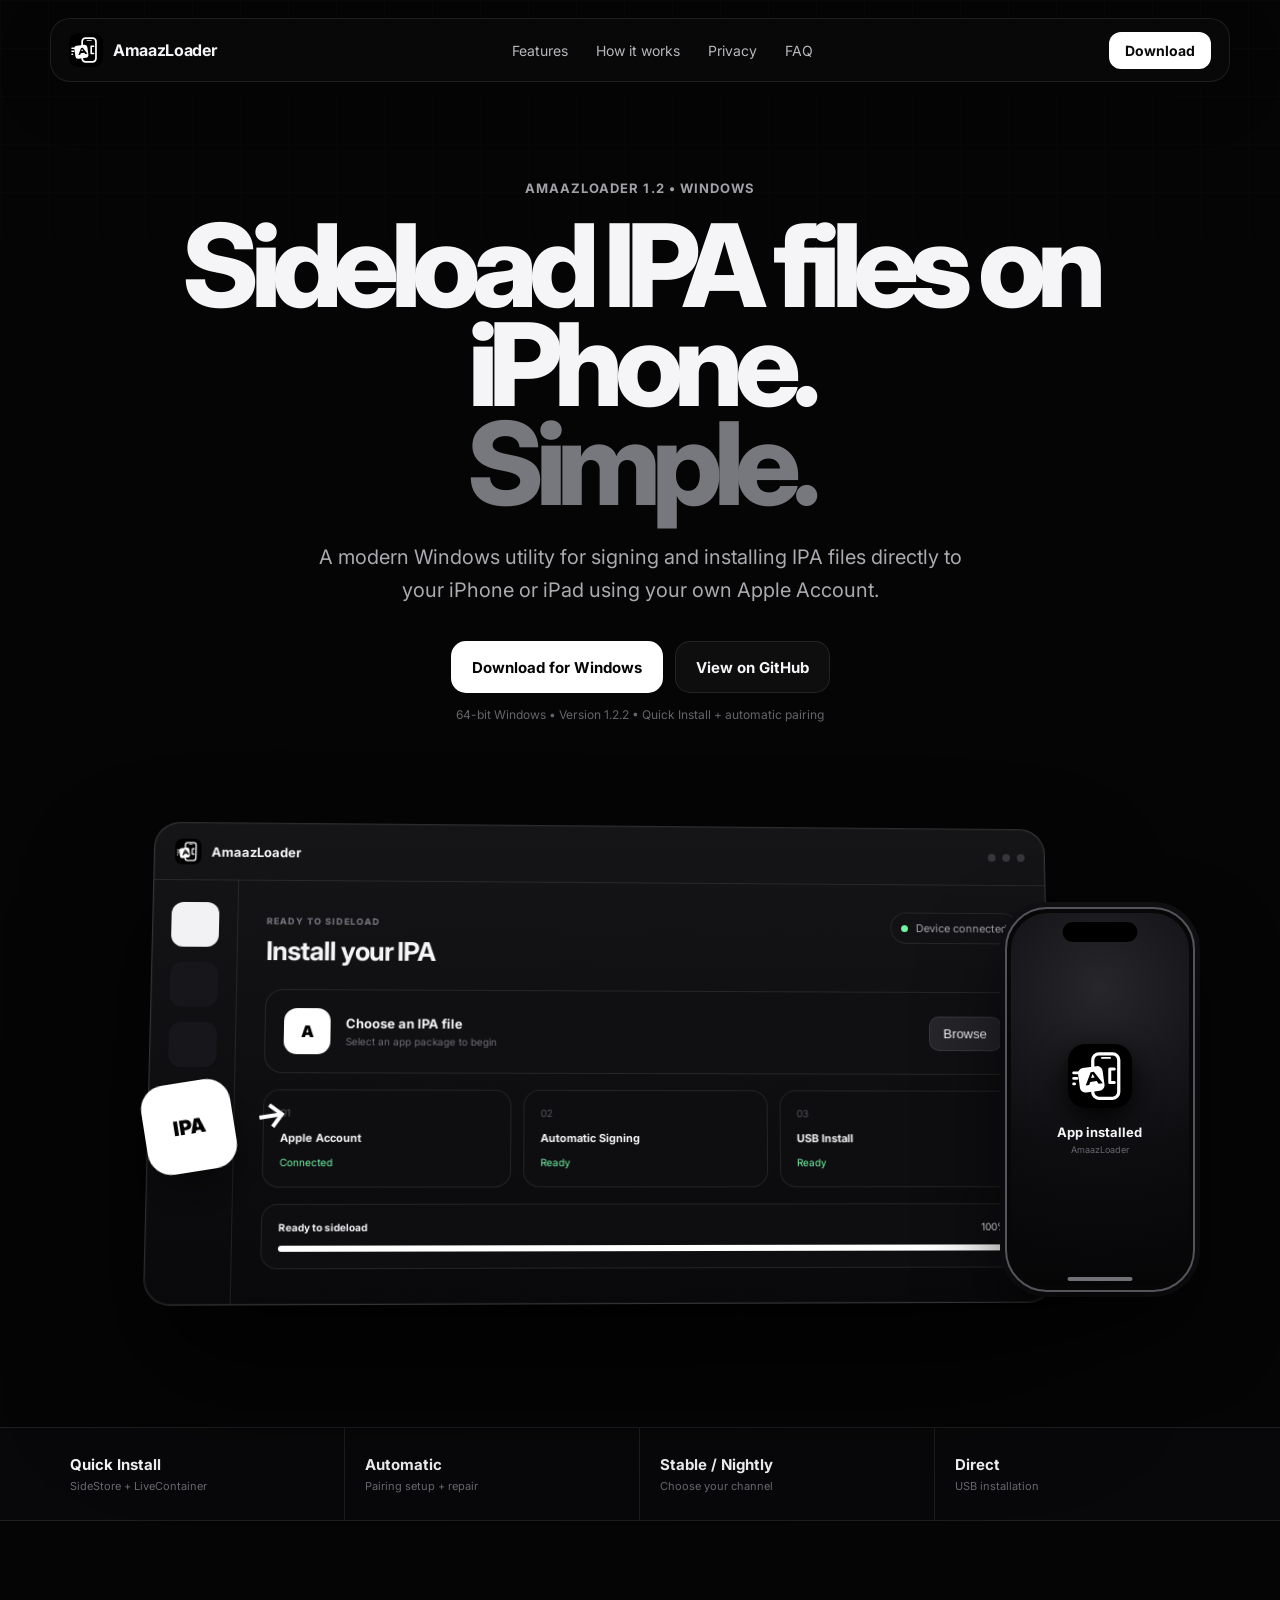
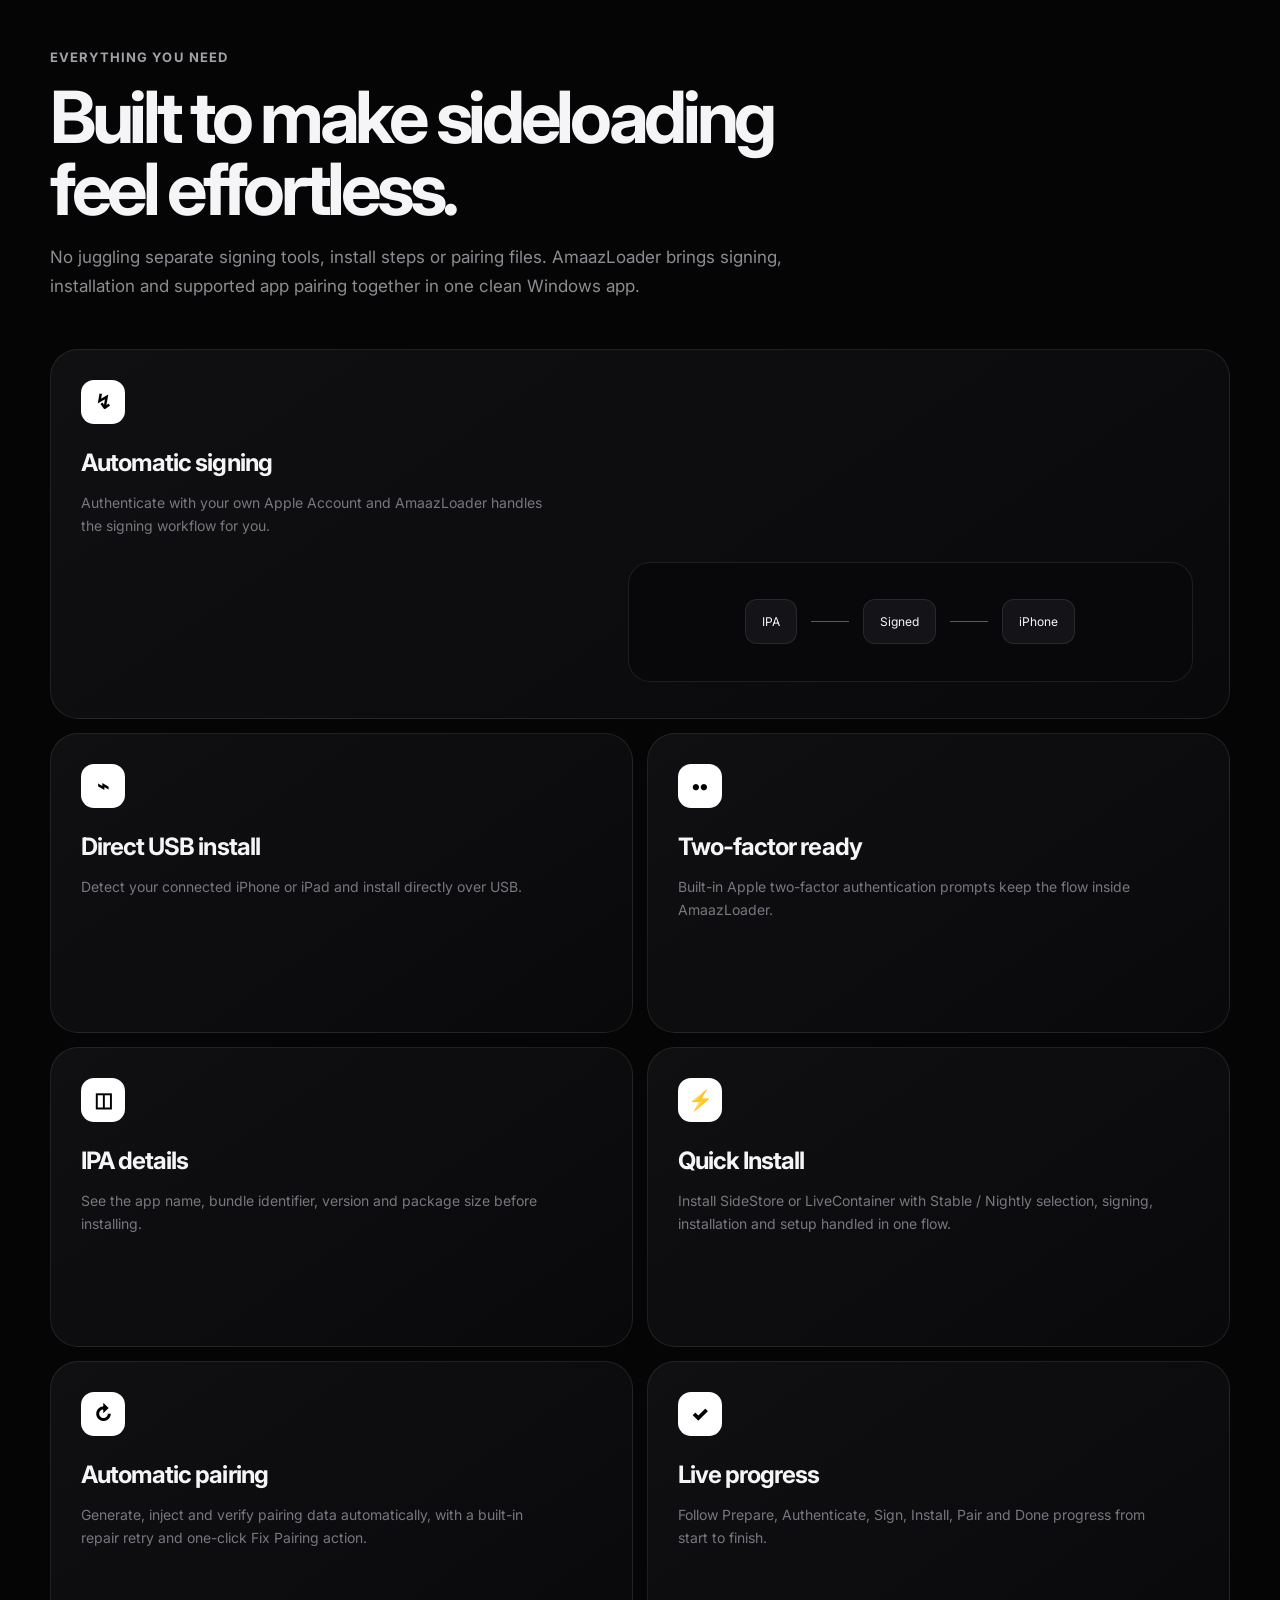
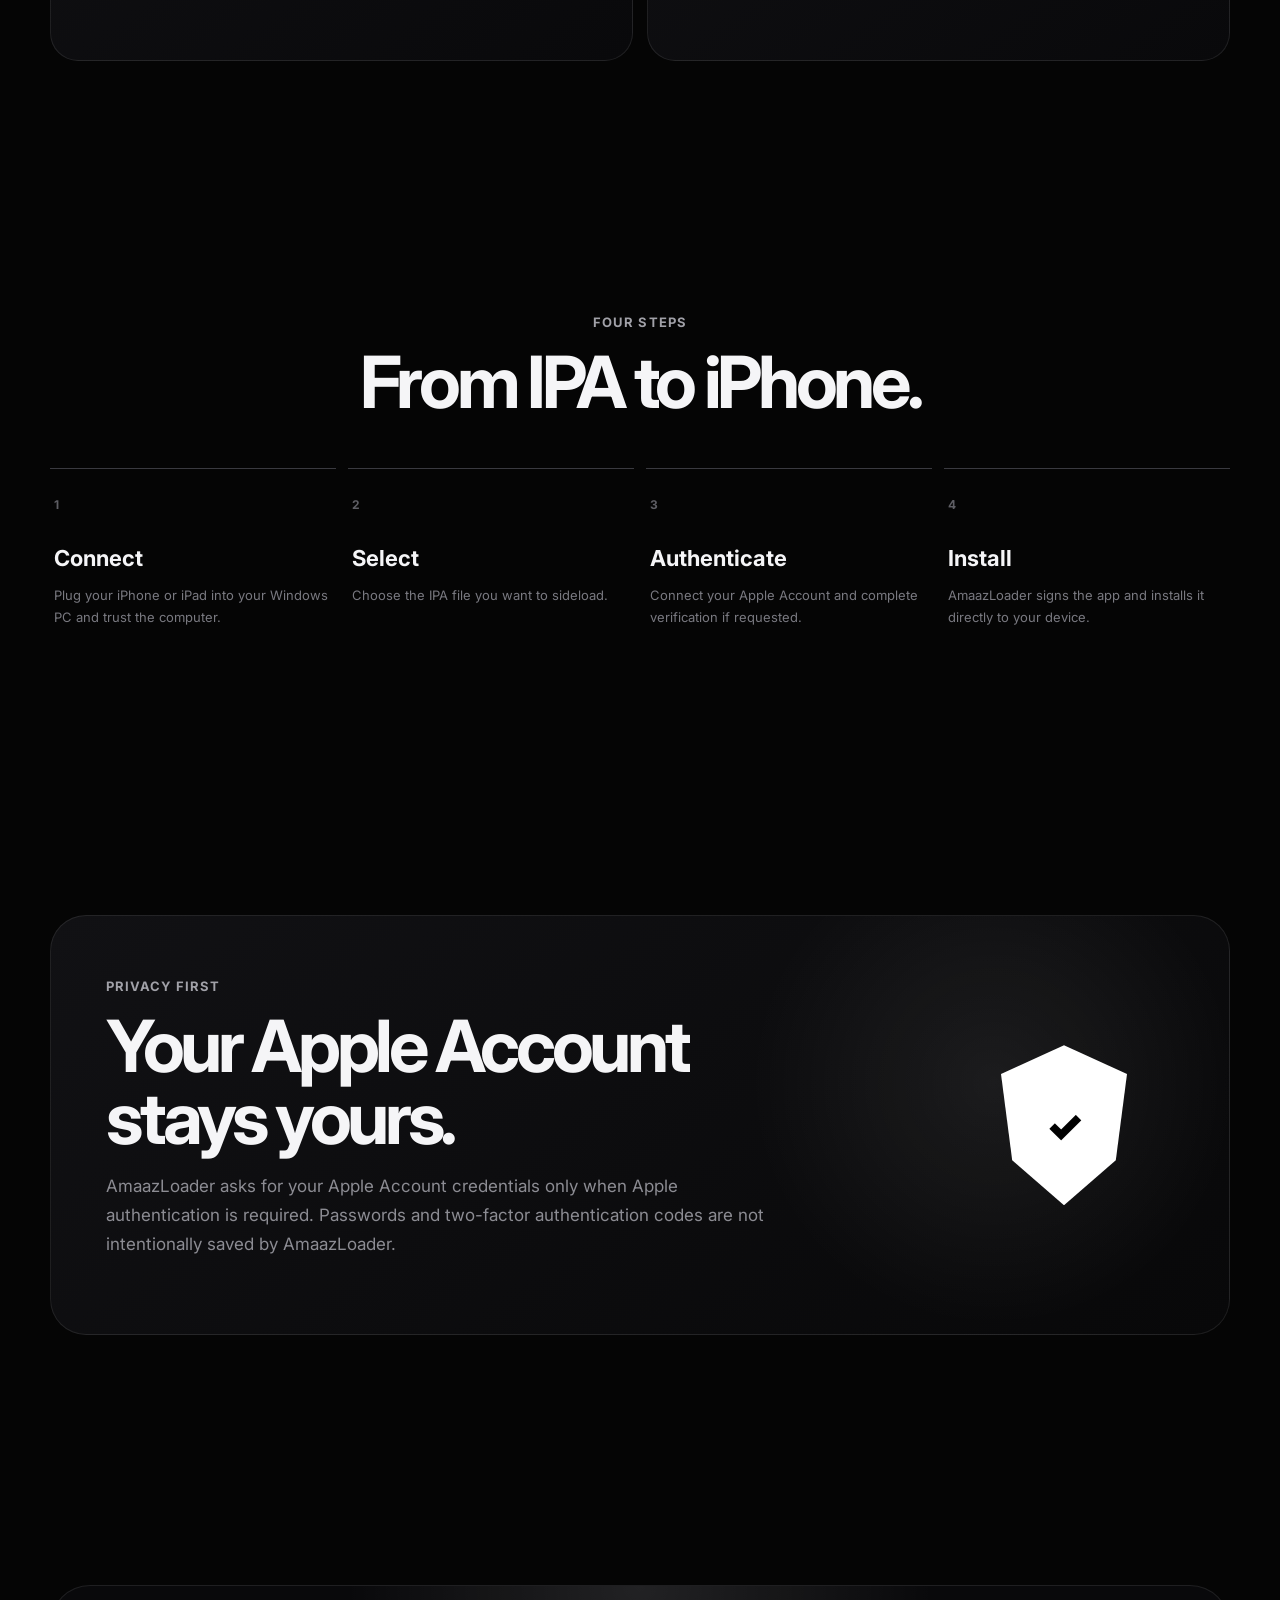
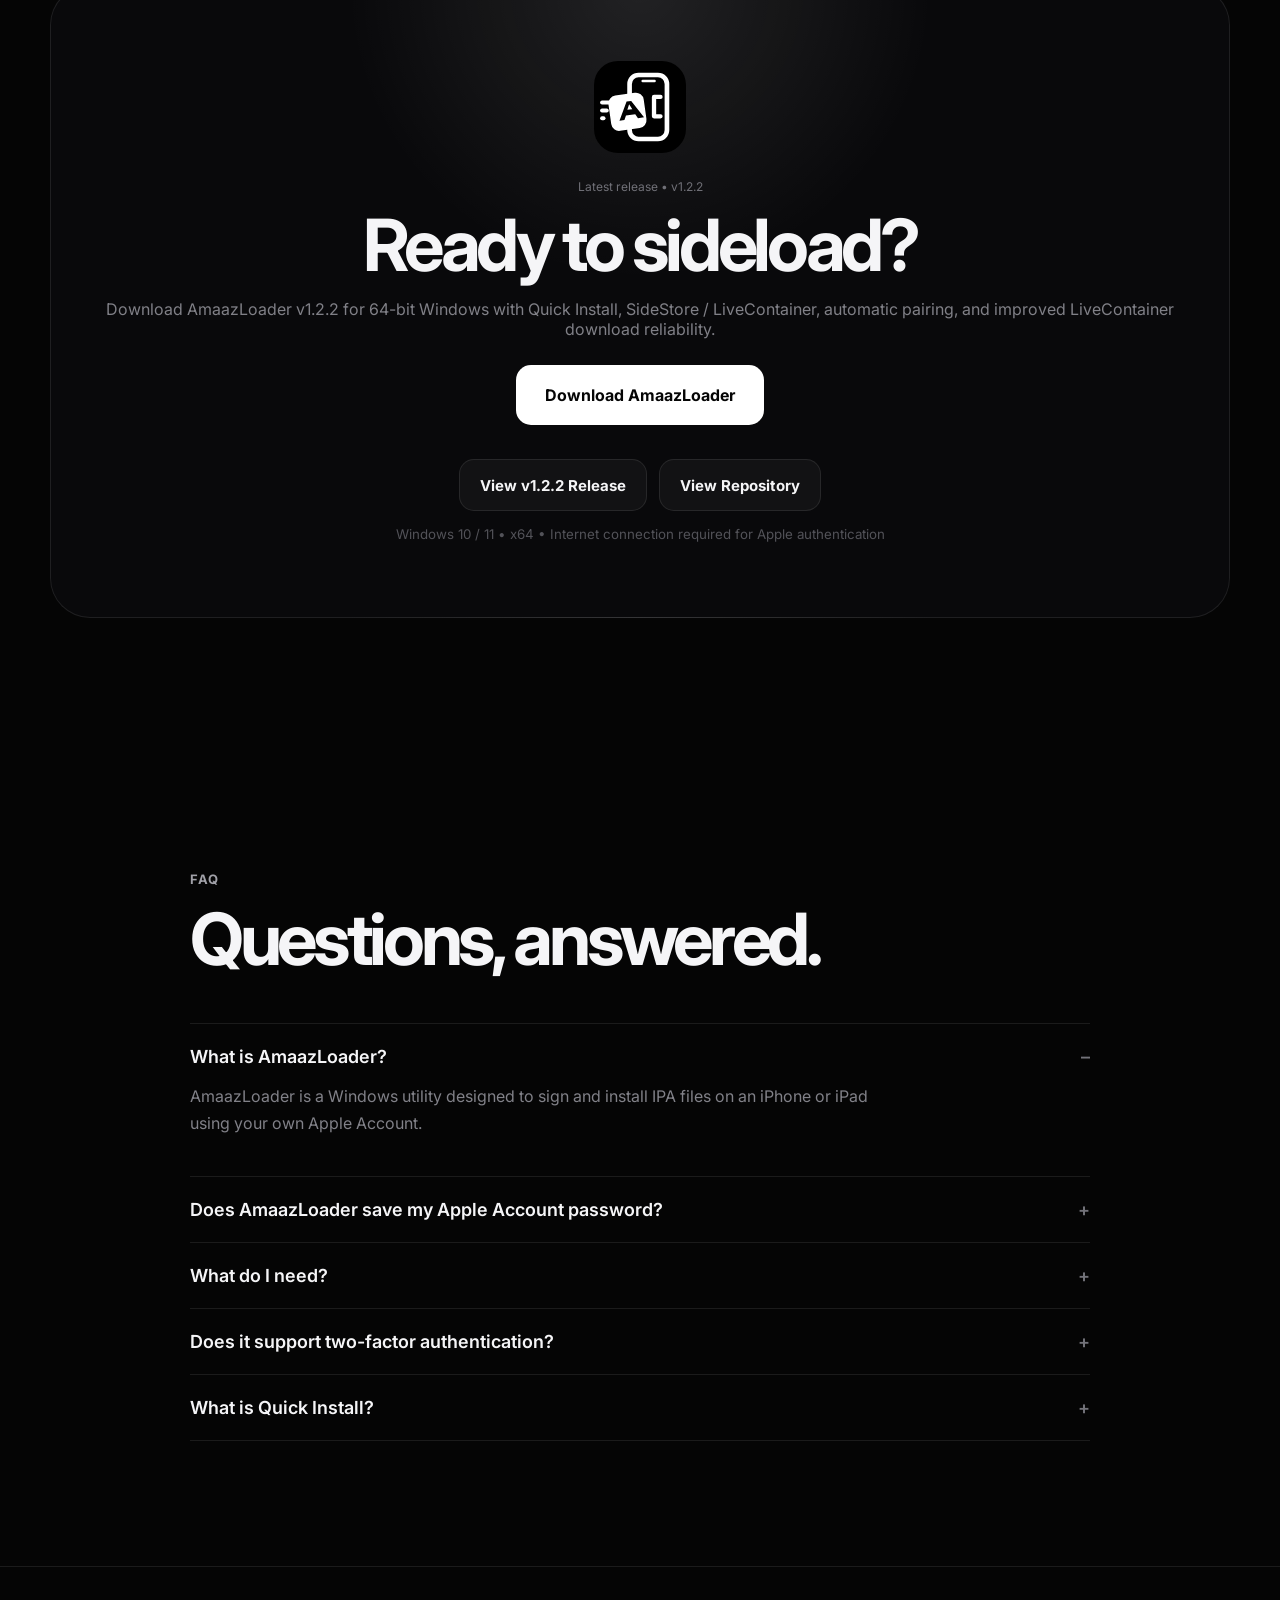
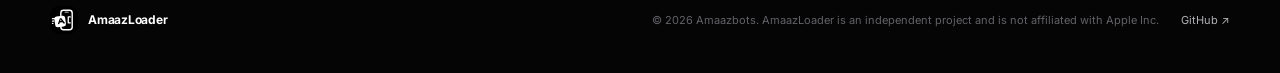
==== commit 1e6bbafb: "Improve AmaazLoader SEO metadata, canonical, and software schema" ====
--- a/index.html
+++ b/index.html
@@ -4,8 +4,32 @@
   <meta charset="utf-8" />
   <meta name="viewport" content="width=device-width,initial-scale=1" />
   <meta name="theme-color" content="#050505" />
-  <meta name="description" content="AmaazLoader — a modern Windows utility for signing and installing IPA files on iPhone and iPad." />
-  <title>AmaazLoader — Sideload apps. Simple.</title>
+  <meta name="description" content="Download AmaazLoader for Windows 10/11 to sign and sideload IPA files to iPhone or iPad using your Apple Account. USB installation, SideStore, LiveContainer and automatic pairing." />
+  <title>AmaazLoader – IPA Sideloading Tool for Windows | Install IPA on iPhone</title>
+  <link rel="canonical" href="https://amaazbots.github.io/AmaazLoader-Website/" />
+  <meta name="robots" content="index,follow" />
+  <meta property="og:type" content="website" />
+  <meta property="og:site_name" content="AmaazLoader" />
+  <meta property="og:title" content="AmaazLoader – IPA Sideloading Tool for Windows" />
+  <meta property="og:description" content="Sign and install IPA files on iPhone or iPad from Windows. Quick Install for SideStore and LiveContainer, USB installation and pairing tools." />
+  <meta property="og:url" content="https://amaazbots.github.io/AmaazLoader-Website/" />
+  <meta name="twitter:card" content="summary" />
+  <script type="application/ld+json">
+  {
+    "@context": "https://schema.org",
+    "@type": "SoftwareApplication",
+    "name": "AmaazLoader",
+    "applicationCategory": "UtilitiesApplication",
+    "operatingSystem": "Windows 10, Windows 11",
+    "description": "Windows IPA signing and sideloading utility for iPhone and iPad with SideStore and LiveContainer Quick Install.",
+    "softwareVersion": "1.2.2",
+    "downloadUrl": "https://github.com/amaazbots/AmaazLoader/releases/download/v1.2.2/AmaazLoader-v1.2.2-Setup.exe",
+    "url": "https://amaazbots.github.io/AmaazLoader-Website/",
+    "codeRepository": "https://github.com/amaazbots/AmaazLoader",
+    "author": {"@type": "Organization", "name": "Amaazbots"},
+    "offers": {"@type": "Offer", "price": "0", "priceCurrency": "USD"}
+  }
+  </script>
   <link rel="preconnect" href="https://fonts.googleapis.com">
   <link rel="preconnect" href="https://fonts.gstatic.com" crossorigin>
   <link href="https://fonts.googleapis.com/css2?family=Inter:wght@400;500;600;700;800&display=swap" rel="stylesheet">
@@ -22,7 +46,7 @@
   <main id="top">
     <section class="hero shell">
       <div class="eyebrow reveal">AmaazLoader 1.2 • Windows</div>
-      <h1 class="reveal delay-1">Sideload apps.<br><span>Simple.</span></h1>
+      <h1 class="reveal delay-1">Sideload IPA files on iPhone.<br><span>Simple.</span></h1>
       <p class="hero-copy reveal delay-2">A modern Windows utility for signing and installing IPA files directly to your iPhone or iPad using your own Apple Account.</p>
       <div class="hero-actions reveal delay-3">
         <a class="button primary" href="https://github.com/amaazbots/AmaazLoader/releases/download/v1.2.2/AmaazLoader-v1.2.2-Setup.exe" target="_blank" rel="noopener noreferrer">Download for Windows</a>
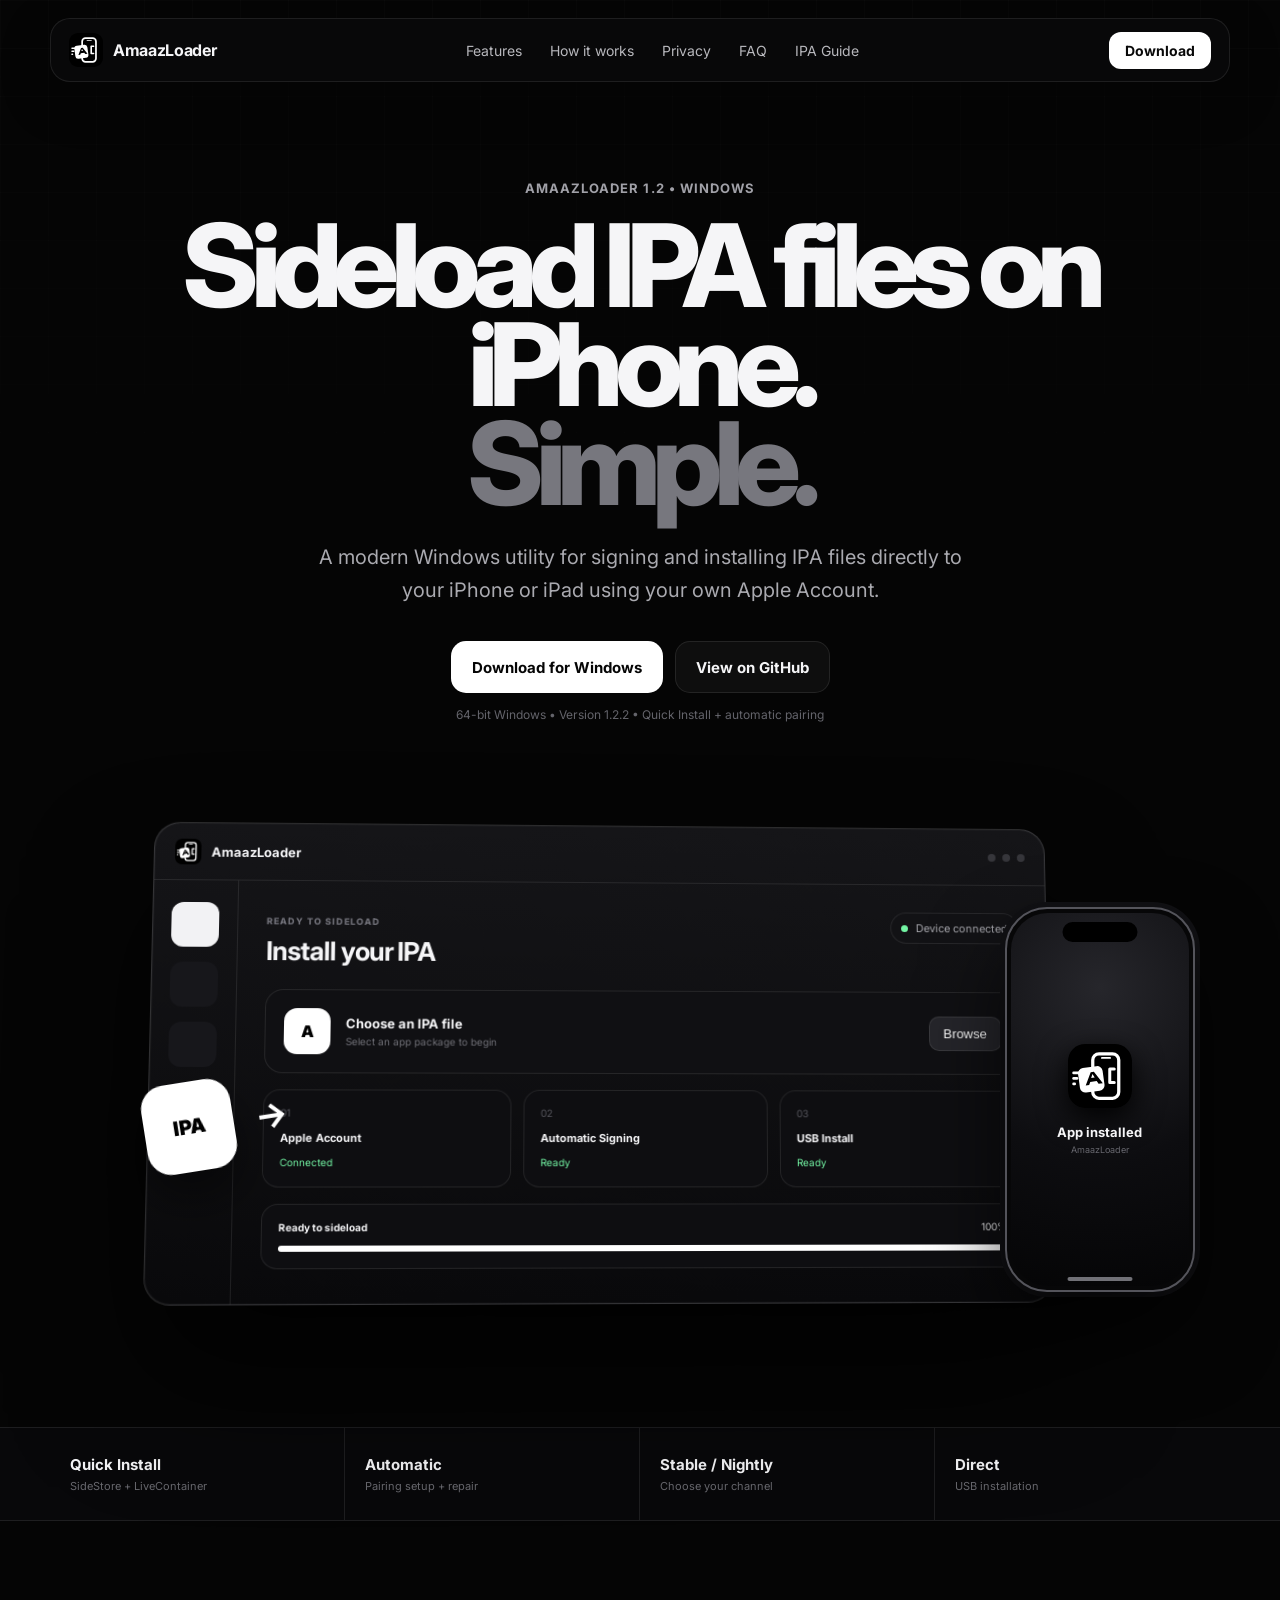
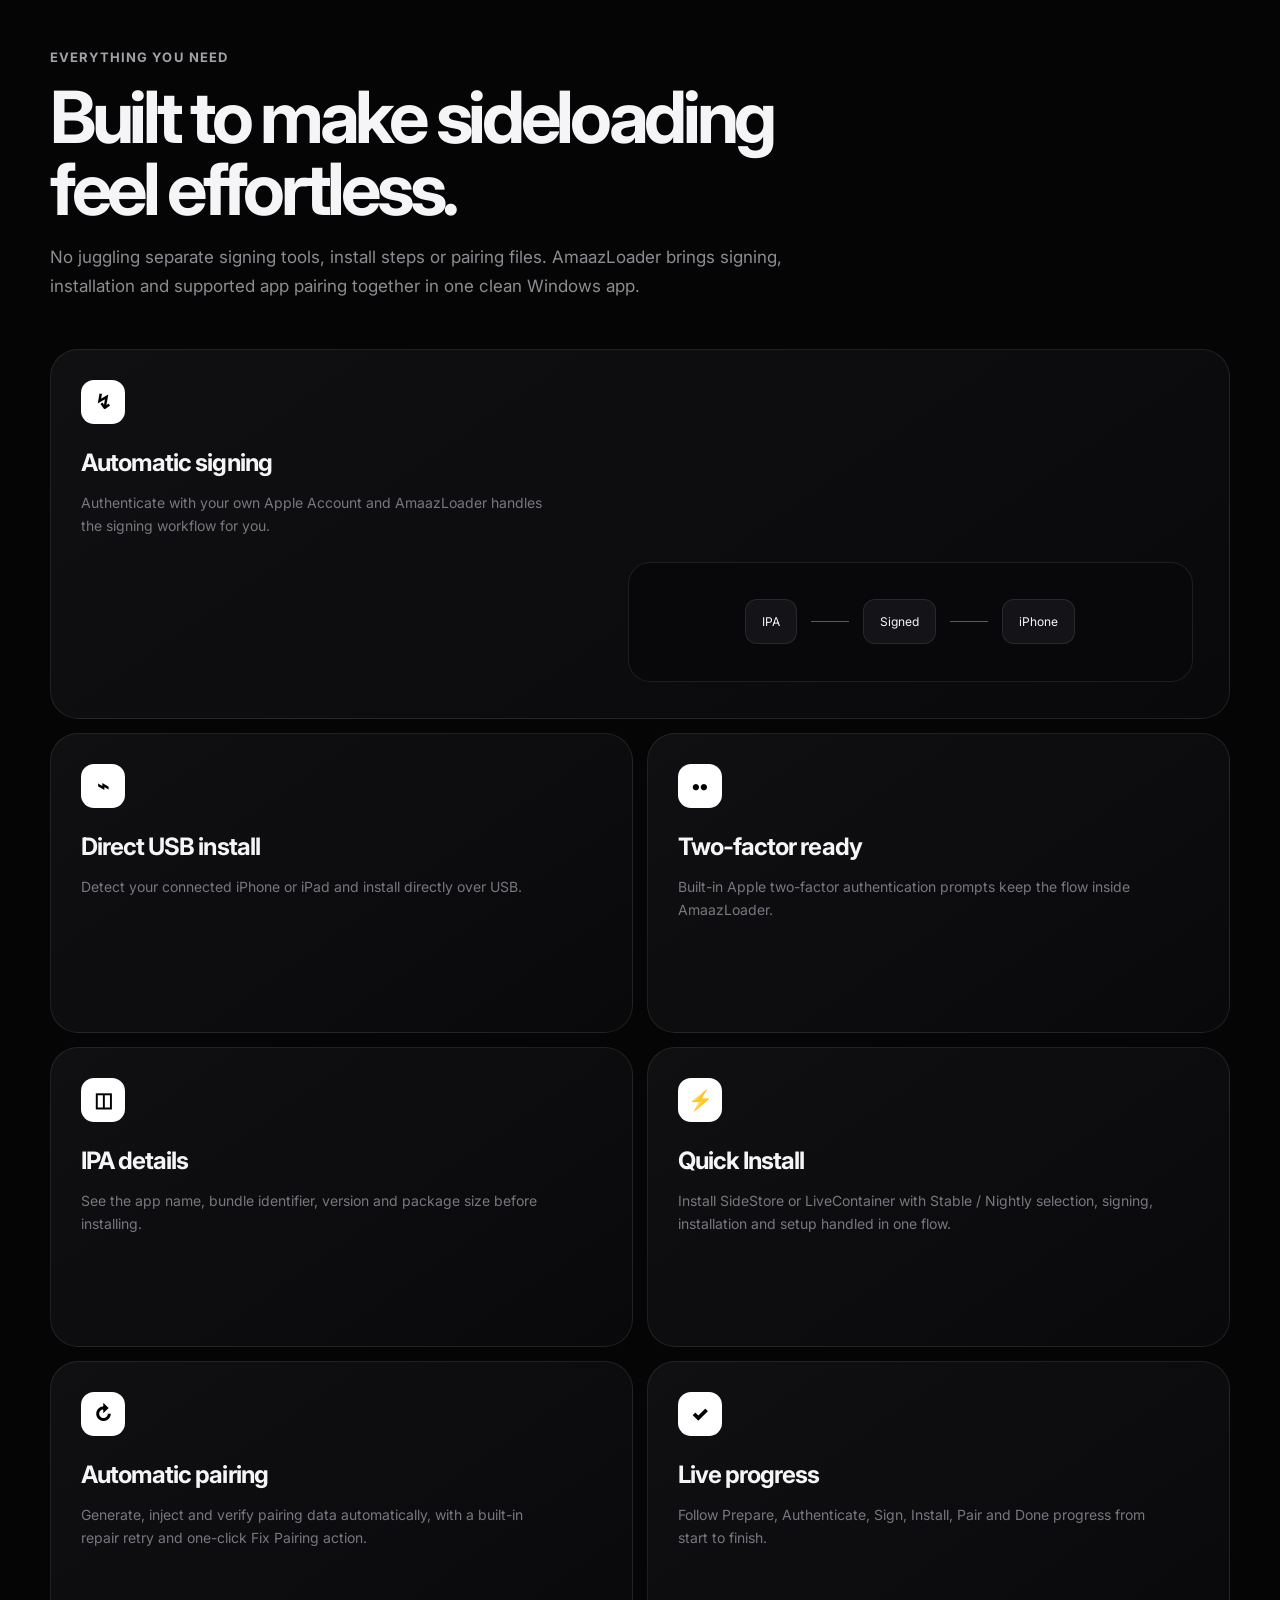
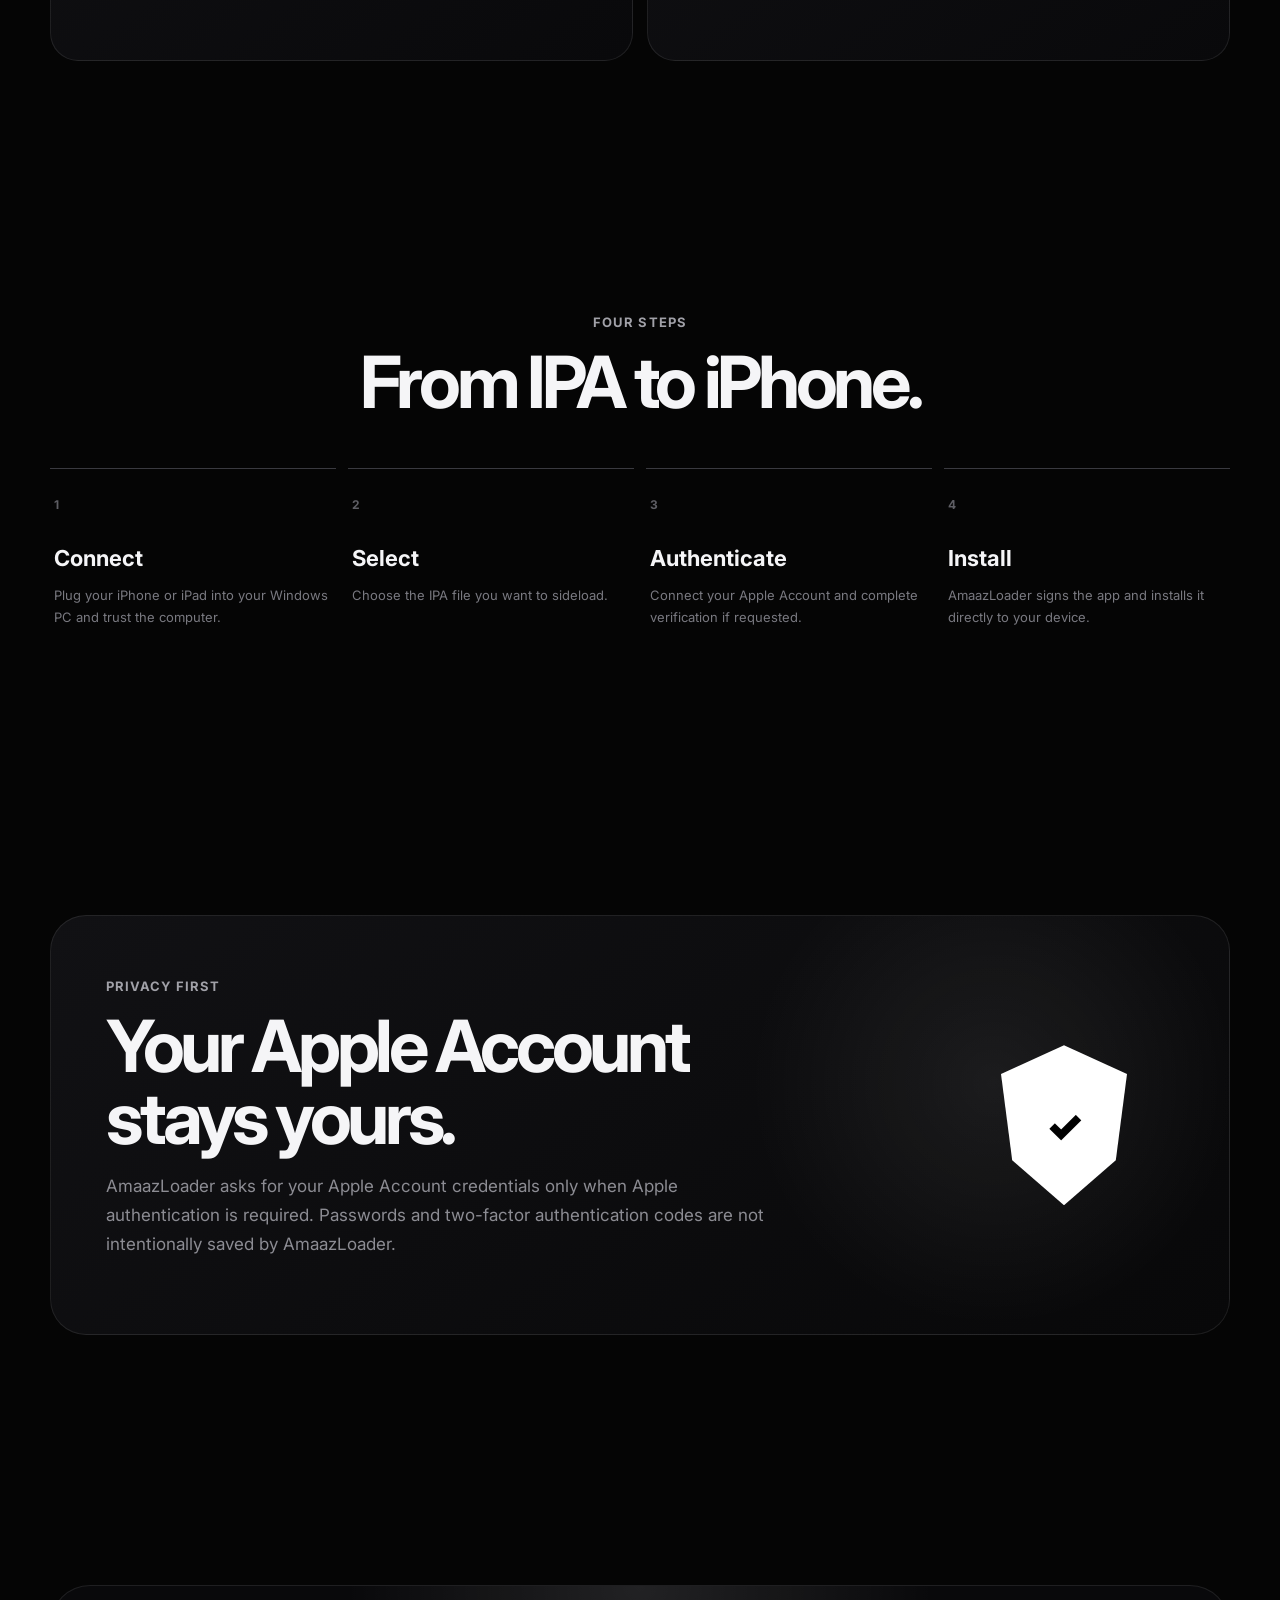
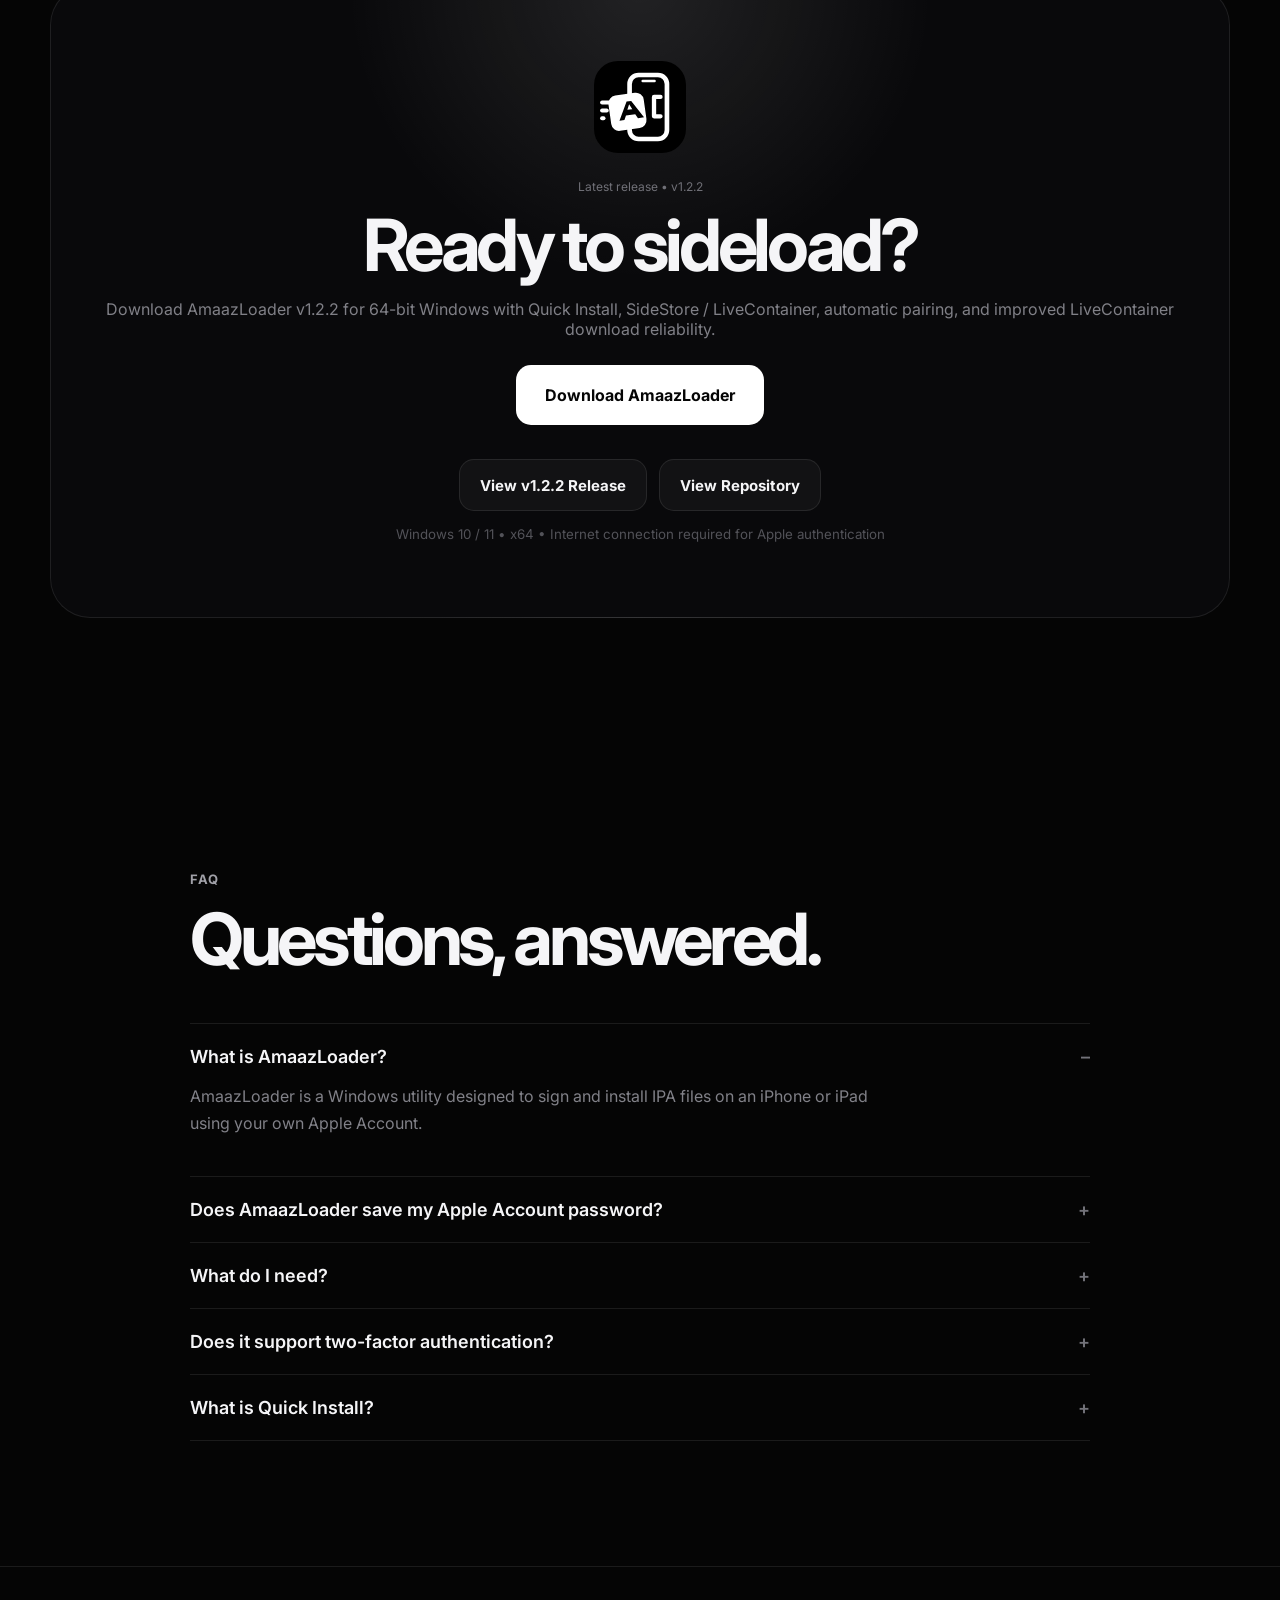
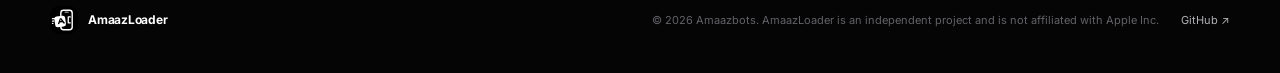
==== commit a43d958b: "Link IPA installation guide from homepage navigation" ====
--- a/index.html
+++ b/index.html
@@ -39,7 +39,7 @@
   <header class="nav-wrap">
     <nav class="nav shell">
       <a class="brand" href="#top"><img src="assets/amaazloader-logo.svg" alt=""><span>AmaazLoader</span></a>
-      <div class="nav-links"><a href="#features">Features</a><a href="#how">How it works</a><a href="#security">Privacy</a><a href="#faq">FAQ</a></div>
+      <div class="nav-links"><a href="#features">Features</a><a href="#how">How it works</a><a href="#security">Privacy</a><a href="#faq">FAQ</a><a href="install-ipa.html">IPA Guide</a></div>
       <a class="nav-cta" href="https://github.com/amaazbots/AmaazLoader/releases/download/v1.2.2/AmaazLoader-v1.2.2-Setup.exe" target="_blank" rel="noopener noreferrer">Download</a>
     </nav>
   </header>
